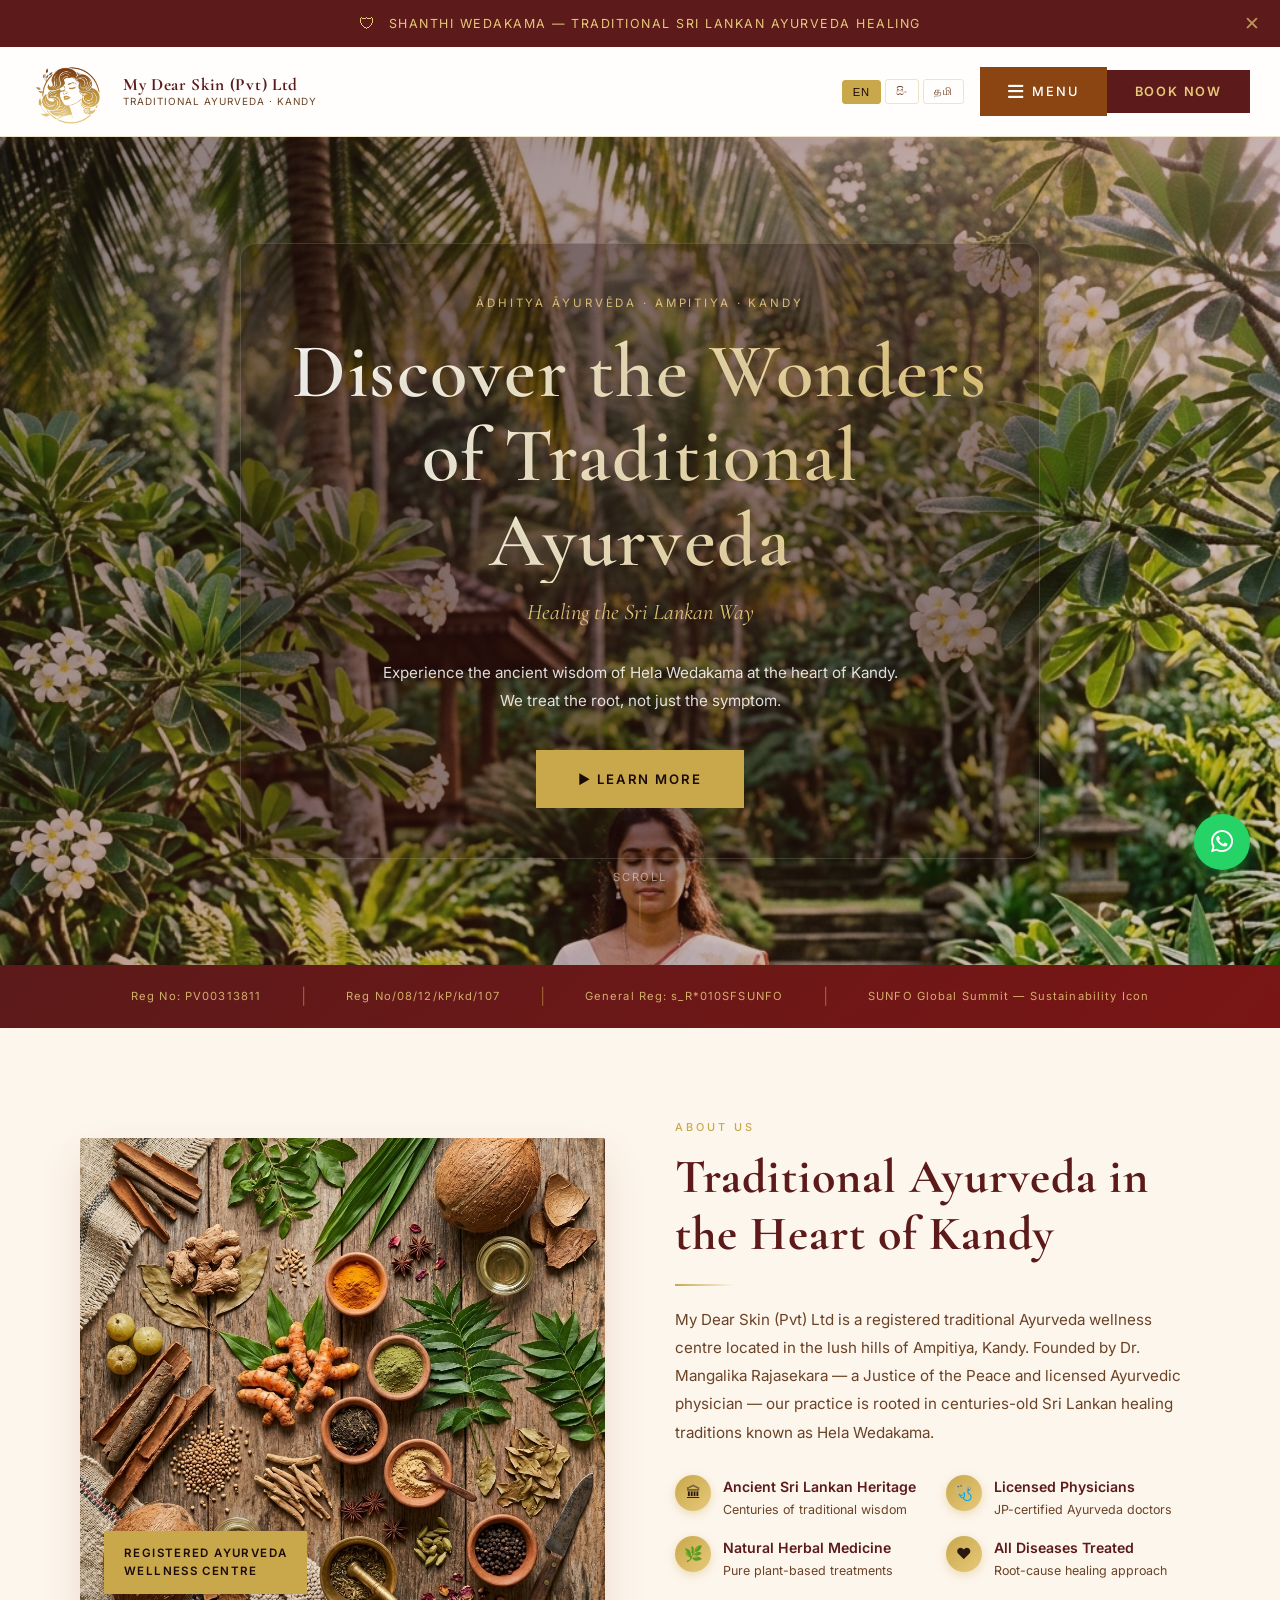
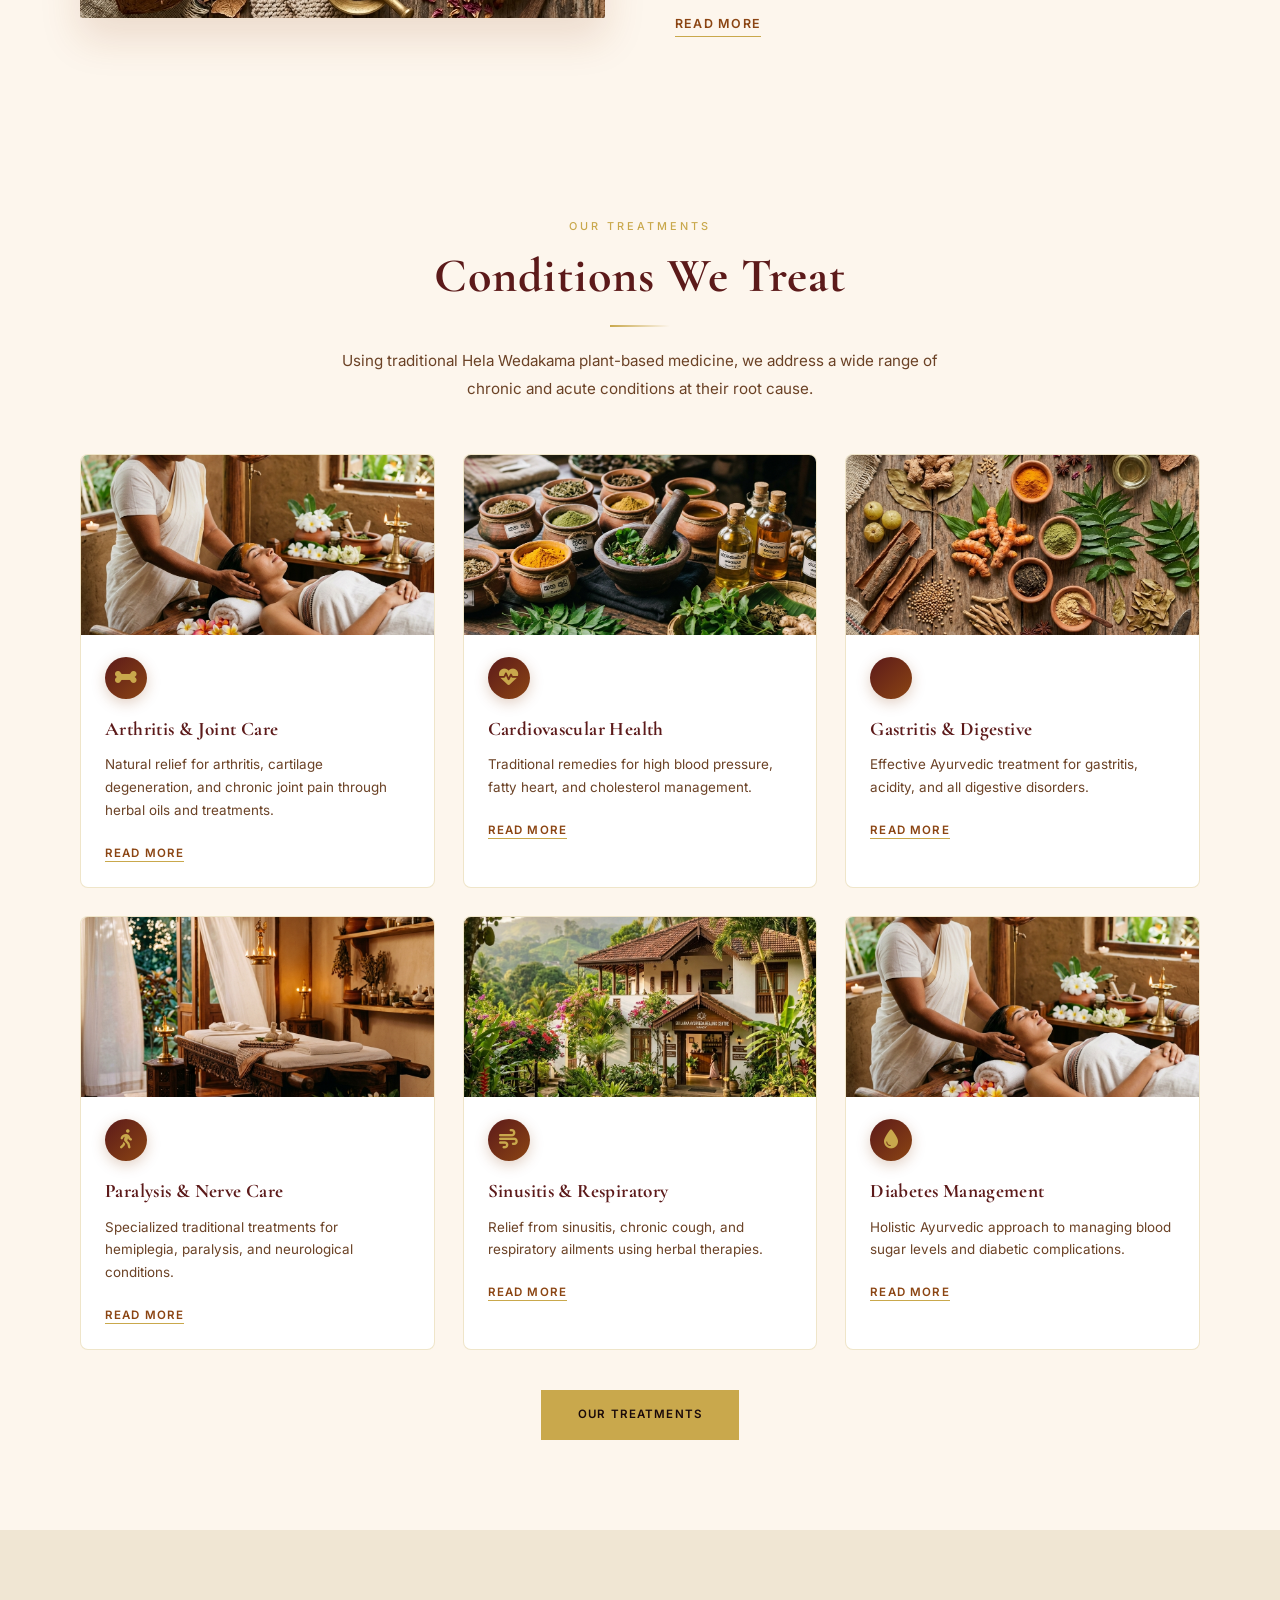
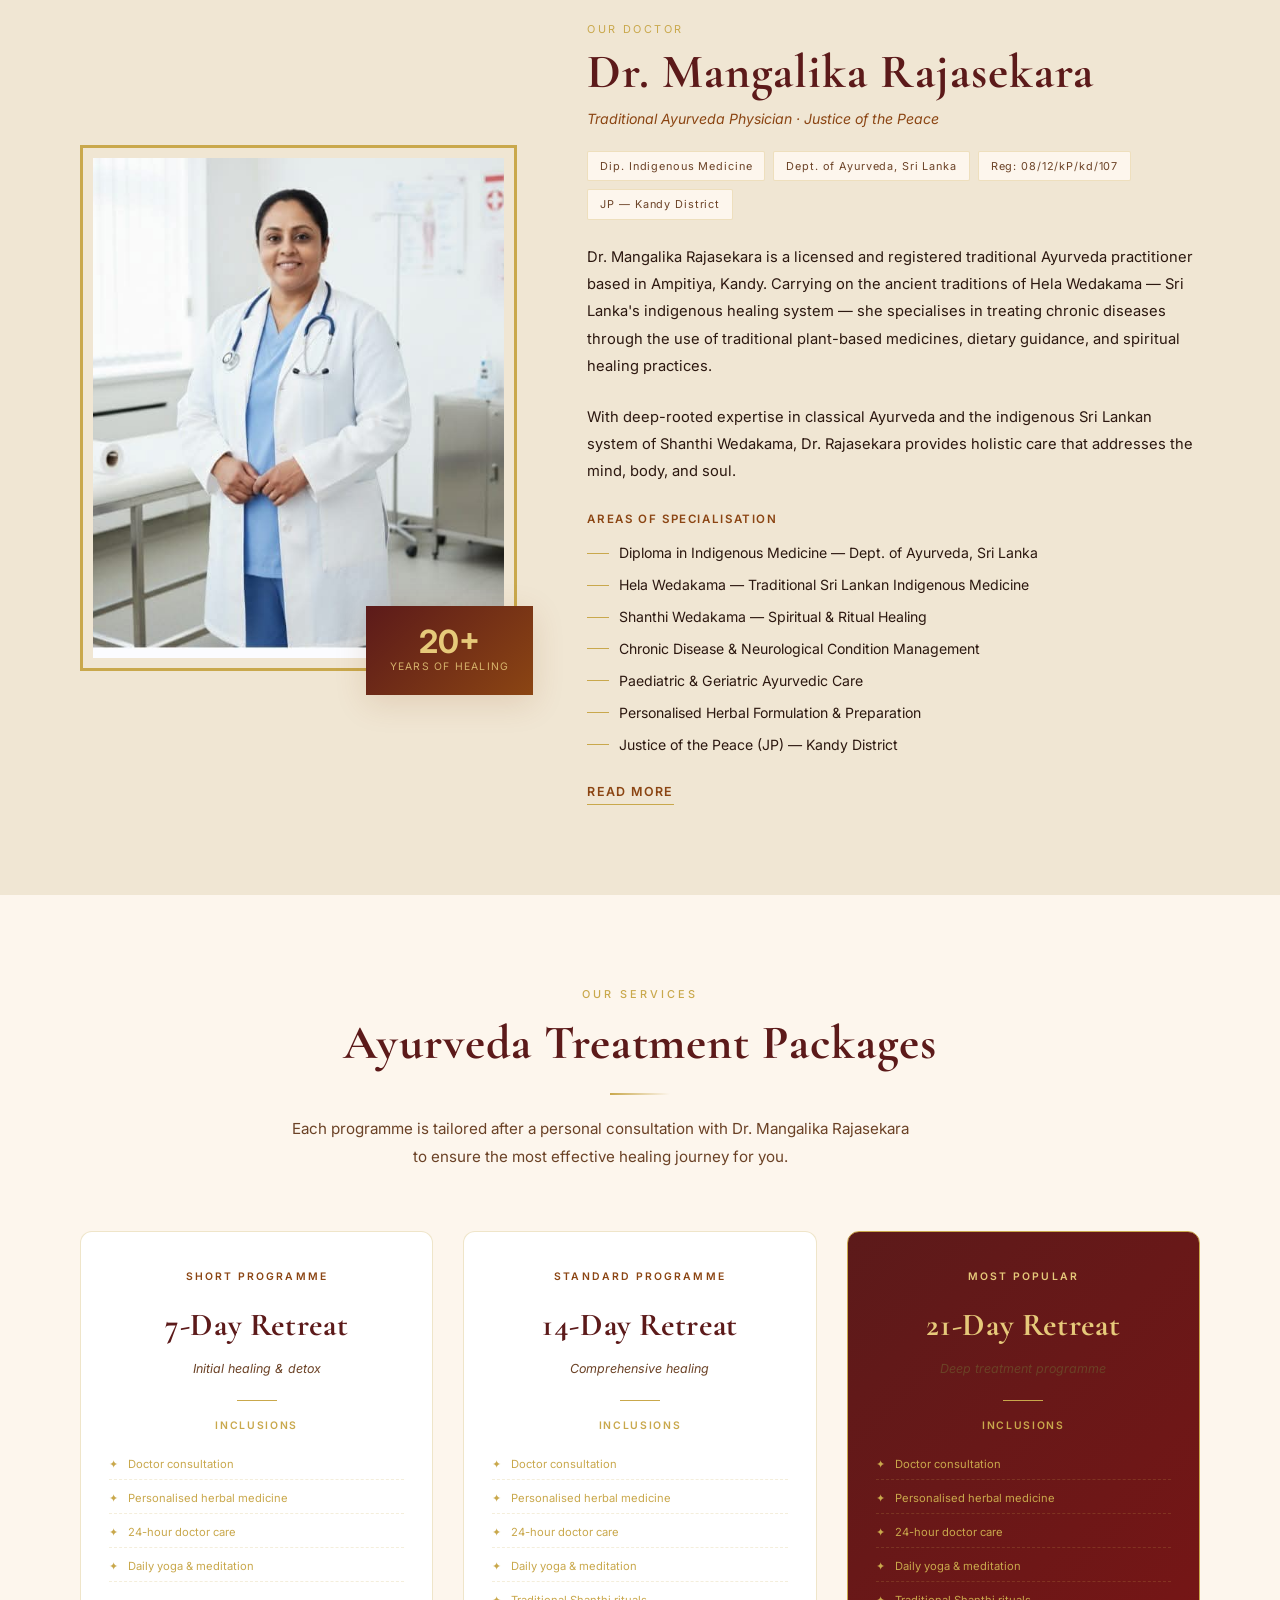
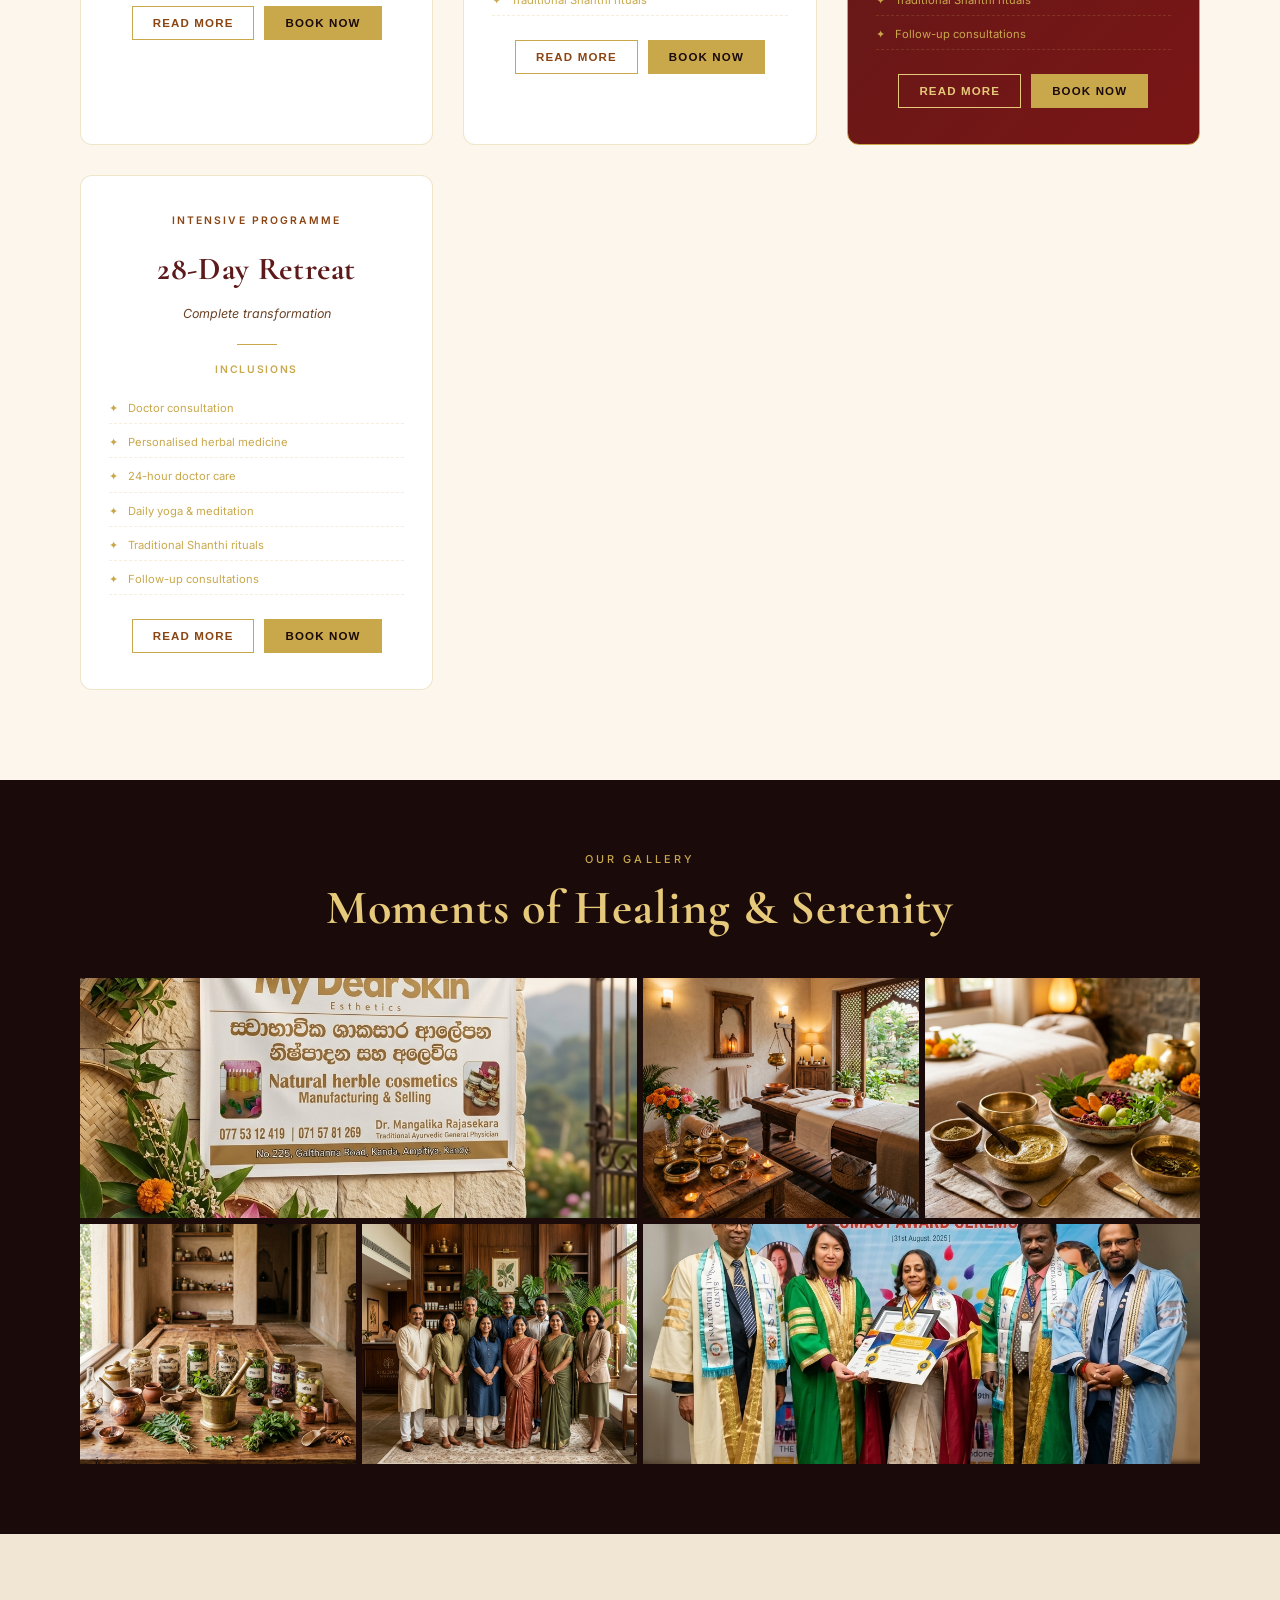
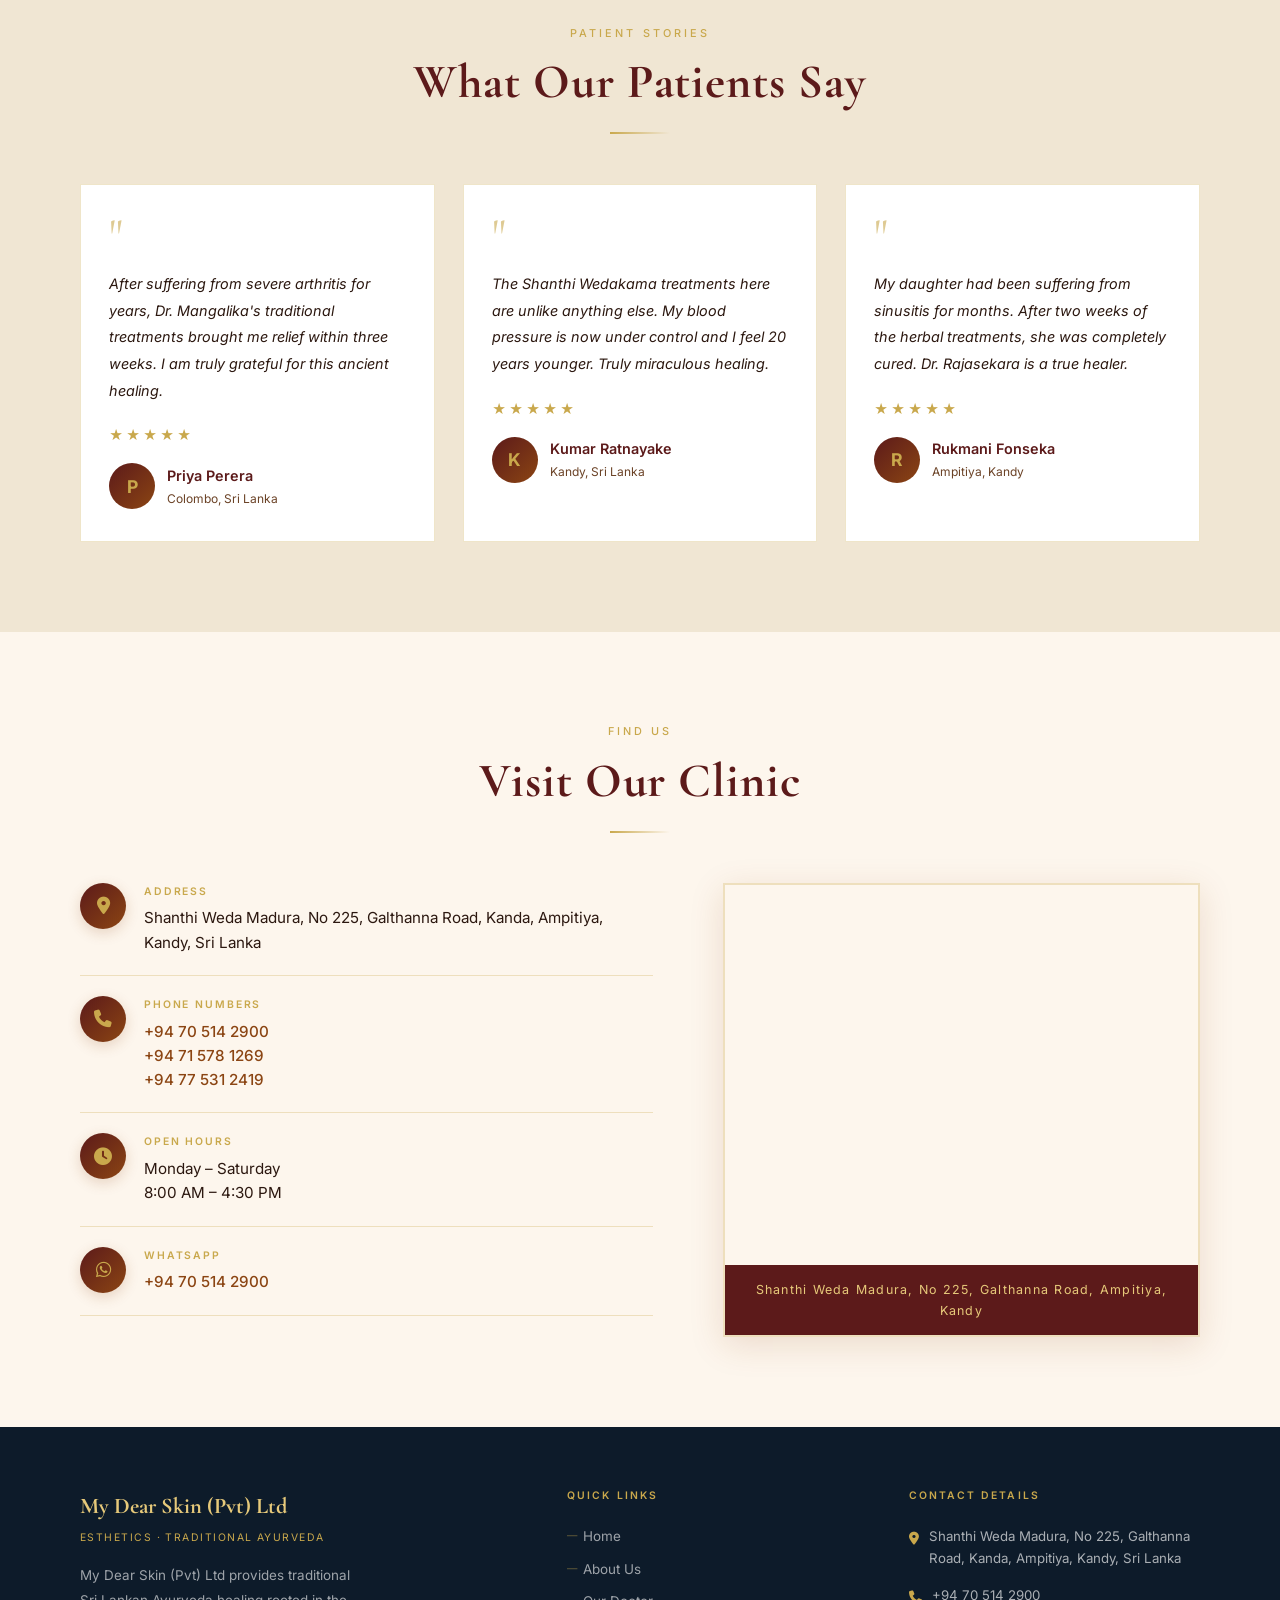
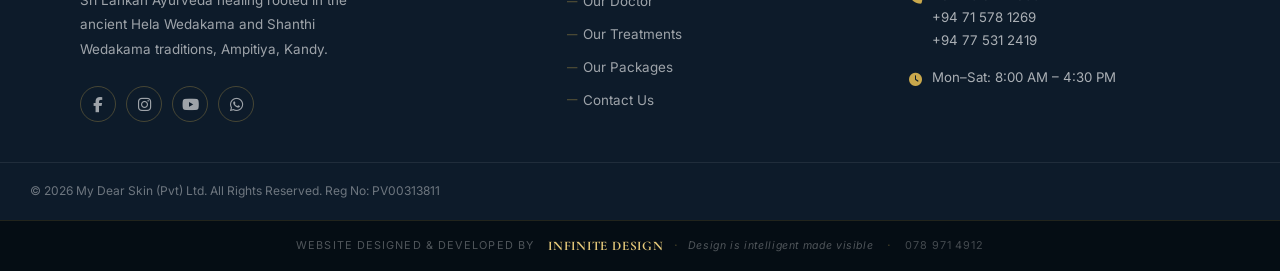
==== index.html @ 386dec4a "y" ====
<!DOCTYPE html>
<html lang="en">
<head>
  <meta charset="UTF-8">
  <meta name="viewport" content="width=device-width, initial-scale=1.0, viewport-fit=cover">
  <title>My Dear Skin (Pvt) Ltd — Traditional Ayurveda | Ampitiya, Kandy</title>
  <meta name="description" content="My Dear Skin (Pvt) Ltd — Traditional Ayurveda and Hela Wedakama healing centre in Ampitiya, Kandy, Sri Lanka. Dr. Mangalika Rajasekara — registered Ayurvedic physician.">
  <meta name="keywords" content="Ayurveda Kandy, Hela Wedakama, Shanthi Wedakama, Traditional Medicine Sri Lanka, Dr Mangalika Rajasekara, Ampitiya Ayurveda">
  <meta property="og:title" content="My Dear Skin (Pvt) Ltd — Traditional Ayurveda Kandy">
  <meta property="og:description" content="Experience centuries-old Sri Lankan Ayurveda healing in Ampitiya, Kandy.">
  <meta property="og:type" content="website">
  <link rel="icon" type="image/png" href="images/ayurveda_herbs_enhanced.png">
  <link rel="preconnect" href="https://fonts.googleapis.com">
  <link rel="preconnect" href="https://fonts.gstatic.com" crossorigin>
  <link rel="stylesheet" href="https://cdnjs.cloudflare.com/ajax/libs/font-awesome/6.5.0/css/all.min.css">
  <link rel="stylesheet" href="css/style.css">
</head>
<body>

<!-- ══════════════════════════════════════════
     ANNOUNCEMENT BANNER
════════════════════════════════════════════ -->
<div id="announcement-banner">
  <span class="banner-icon">🛡</span>
  <span data-i18n="banner-text">Shanthi Wedakama — Traditional Sri Lankan Ayurveda Healing</span>
  <button id="close-banner" aria-label="Close">✕</button>
</div>

<!-- ══════════════════════════════════════════
     HEADER
════════════════════════════════════════════ -->
<header id="site-header">
  <a href="index.html" class="logo-wrap">
    <img src="images/logo.png" alt="My Dear Skin Logo" class="main-logo" style="height: 65px; width: auto;">
    <div class="logo-text-wrap">
      <div class="logo-name">My Dear Skin (Pvt) Ltd</div>
      <div class="logo-sub">Traditional Ayurveda · Kandy</div>
    </div>
  </a>

  <div class="header-right">
    <div class="lang-switcher">
      <button class="lang-btn active" data-lang="en">EN</button>
      <button class="lang-btn" data-lang="si">සිං</button>
      <button class="lang-btn" data-lang="ta">தமி</button>
    </div>
    <button id="menu-btn">
      <span class="menu-bars"><i class="fa-solid fa-bars"></i></span>
      <span data-i18n="menu-label">Menu</span>
    </button>
    <button id="book-btn" data-i18n="book-now">Book Now</button>
  </div>
</header>

<!-- ══════════════════════════════════════════
     SLIDE-OUT NAVIGATION
════════════════════════════════════════════ -->
<div id="nav-overlay">
  <div id="nav-backdrop"></div>
  <nav id="nav-panel">
    <div class="nav-header">
      <span class="nav-logo-text">My Dear Skin (Pvt) Ltd</span>
      <button id="close-nav" aria-label="Close navigation">✕</button>
    </div>
    <div class="nav-search">
      <input type="text" data-i18n-placeholder="search-placeholder" placeholder="Type to search...">
    </div>
    <ul class="nav-links">
      <li><a href="index.html"      class="active" data-i18n="nav-home">Home</a></li>
      <li><a href="about.html"      data-i18n="nav-about">About Us</a></li>
      <li><a href="doctor.html"     data-i18n="nav-doctor">Our Doctor</a></li>
      <li><a href="treatments.html" data-i18n="nav-treatments">Our Treatments</a></li>
      <li><a href="index.html#packages"     data-i18n="nav-packages">Our Packages</a></li>
      <li><a href="index.html#gallery"      data-i18n="nav-gallery">Gallery</a></li>
      <li><a href="index.html#testimonials" data-i18n="nav-testimonials">Testimonials</a></li>
      <li><a href="contact.html"    data-i18n="nav-contact">Contact Us</a></li>
    </ul>
  </nav>
</div>

<!-- ══════════════════════════════════════════
     HERO
════════════════════════════════════════════ -->
<section id="hero">
  <div class="hero-bg"></div>
  <div class="hero-overlay"></div>
  <div class="hero-content">
    <div class="hero-glass-panel">
      <p class="hero-eyebrow" data-i18n="hero-eyebrow">Ādhitya Āyurvēda · Ampitiya · Kandy</p>
      <h1 class="hero-title" data-i18n="hero-title">Discover the Wonders of Traditional Ayurveda</h1>
      <p class="hero-subtitle" data-i18n="hero-subtitle">Healing the Sri Lankan Way</p>
      <p class="hero-desc" data-i18n="hero-desc">Experience the ancient wisdom of Hela Wedakama at the heart of Kandy. We treat the root, not just the symptom.</p>
      <a href="#about" class="hero-cta" data-i18n="hero-cta">▶ Learn More</a>
    </div>
  </div>
  <div class="hero-scroll">
    <span data-i18n="scroll-text">Scroll</span>
    <div class="hero-scroll-line"></div>
  </div>
</section>

<!-- ══════════════════════════════════════════
     CREDENTIALS STRIP
════════════════════════════════════════════ -->
<div id="credentials-strip">
  <div class="creds-inner">
    <span class="cred-item" data-i18n="cred-reg">Reg No: PV00313811</span>
    <span class="cred-sep">|</span>
    <span class="cred-item" data-i18n="cred-loc">Reg No/08/12/kP/kd/107</span>
    <span class="cred-sep">|</span>
    <span class="cred-item" data-i18n="cred-gen">General Reg: s_R*010SFSUNFO</span>
    <span class="cred-sep">|</span>
    <span class="cred-item" data-i18n="cred-sunfo">SUNFO Global Summit — Sustainability Icon</span>
  </div>
</div>

<!-- ══════════════════════════════════════════
     ABOUT SECTION
════════════════════════════════════════════ -->
<section id="about" class="section">
  <div class="container">
    <div class="about-grid">
      <div class="about-img-wrap reveal">
        <img src="images/ayurveda_herbs_enhanced.png" alt="Traditional Sri Lankan Ayurveda herbs and ingredients">
        <div class="about-img-badge" data-i18n="about-badge">Registered Ayurveda<br>Wellness Centre</div>
      </div>
      <div class="about-text">
        <p class="section-eyebrow" data-i18n="about-eyebrow">About Us</p>
        <h2 class="section-title" data-i18n="about-title">Traditional Hela Wedakama in the Heart of Kandy</h2>
        <div class="divider left"></div>
        <p class="section-desc" data-i18n="about-desc">My Dear Skin (Pvt) Ltd is a government-registered traditional Ayurveda and Hela Wedakama wellness centre nestled in the serene hills of Ampitiya, Kandy. Founded and led by Dr. Mangalika Rajasekara, we practise the ancient Sri Lankan healing system of <strong>Hela Wedakama</strong> — an indigenous tradition that has cured patients across Sri Lanka for generations. We treat the root cause, not just the symptoms, using 100% natural plant-based herbal medicines prepared on-site.</p>

        <div class="about-highlights">
          <div class="highlight-item reveal reveal-delay-1">
            <div class="highlight-icon">🏛</div>
            <div>
              <div class="highlight-title" data-i18n="hl1-title">Hela Wedakama Heritage</div>
              <div class="highlight-sub" data-i18n="hl1-sub">Sri Lanka's oldest indigenous medicine system</div>
            </div>
          </div>
          <div class="highlight-item reveal reveal-delay-2">
            <div class="highlight-icon">🩺</div>
            <div>
              <div class="highlight-title" data-i18n="hl2-title">Registered Medical Practitioner</div>
              <div class="highlight-sub" data-i18n="hl2-sub">Dept. of Ayurveda — Sri Lanka</div>
            </div>
          </div>
          <div class="highlight-item reveal reveal-delay-3">
            <div class="highlight-icon">🌿</div>
            <div>
              <div class="highlight-title" data-i18n="hl3-title">100% Natural Herbal Medicine</div>
              <div class="highlight-sub" data-i18n="hl3-sub">Prepared fresh using Sri Lankan flora</div>
            </div>
          </div>
          <div class="highlight-item reveal reveal-delay-4">
            <div class="highlight-icon">❤️</div>
            <div>
              <div class="highlight-title" data-i18n="hl4-title">Chronic &amp; Acute Disease Care</div>
              <div class="highlight-sub" data-i18n="hl4-sub">Root-cause holistic healing</div>
            </div>
          </div>
        </div>

        <a href="about.html" class="read-more-link" data-i18n="read-more">Read More <i class="fa-solid fa-arrow-right"></i></a>
      </div>
    </div>
  </div>
</section>

<!-- ══════════════════════════════════════════
     TREATMENTS SECTION
════════════════════════════════════════════ -->
<section id="treatments" class="section section-alt">
  <div class="container">
    <div class="text-center reveal">
      <p class="section-eyebrow" data-i18n="treat-eyebrow">Our Treatments</p>
      <h2 class="section-title" data-i18n="treat-title">Conditions We Treat</h2>
      <div class="divider"></div>
      <p class="section-desc" style="margin:0 auto" data-i18n="treat-desc">Using traditional Hela Wedakama plant-based medicine, we address a wide range of chronic and acute conditions.</p>
    </div>

    <div class="treatments-grid">
      <!-- Card 1 -->
      <div class="treatment-card reveal reveal-delay-1">
        <div class="tc-img"><img src="images/treatment_therapy.png" alt="Arthritis treatment"></div>
        <div class="tc-body">
          <div class="tc-icon"><i class="fa-solid fa-bone"></i></div>
          <h3 class="tc-name" data-i18n="t1-name">Arthritis &amp; Joint Care</h3>
          <p class="tc-desc" data-i18n="t1-desc">Natural relief for arthritis, cartilage degeneration, and chronic joint pain.</p>
          <a href="treatments.html" class="tc-link" data-i18n="read-more">Read More</a>
        </div>
      </div>
      <!-- Card 2 -->
      <div class="treatment-card reveal reveal-delay-2">
        <div class="tc-img"><img src="images/herbal_medicine.png" alt="Cardiovascular treatment"></div>
        <div class="tc-body">
          <div class="tc-icon"><i class="fa-solid fa-heart-pulse"></i></div>
          <h3 class="tc-name" data-i18n="t2-name">Cardiovascular Health</h3>
          <p class="tc-desc" data-i18n="t2-desc">Traditional remedies for high blood pressure, fatty heart, and cholesterol.</p>
          <a href="treatments.html" class="tc-link" data-i18n="read-more">Read More</a>
        </div>
      </div>
      <!-- Card 3 -->
      <div class="treatment-card reveal reveal-delay-3">
        <div class="tc-img"><img src="images/ayurveda_herbs_enhanced.png" alt="Gastritis treatment"></div>
        <div class="tc-body">
          <div class="tc-icon"><i class="fa-solid fa-stomach"></i></div>
          <h3 class="tc-name" data-i18n="t3-name">Gastritis &amp; Digestive</h3>
          <p class="tc-desc" data-i18n="t3-desc">Effective Ayurvedic treatment for gastritis, acidity, and digestive disorders.</p>
          <a href="treatments.html" class="tc-link" data-i18n="read-more">Read More</a>
        </div>
      </div>
      <!-- Card 4 -->
      <div class="treatment-card reveal reveal-delay-1">
        <div class="tc-img"><img src="images/treatment_room.png" alt="Paralysis treatment"></div>
        <div class="tc-body">
          <div class="tc-icon"><i class="fa-solid fa-person-walking"></i></div>
          <h3 class="tc-name" data-i18n="t4-name">Paralysis &amp; Nerve Care</h3>
          <p class="tc-desc" data-i18n="t4-desc">Specialized traditional treatments for hemiplegia and neurological conditions.</p>
          <a href="treatments.html" class="tc-link" data-i18n="read-more">Read More</a>
        </div>
      </div>
      <!-- Card 5 -->
      <div class="treatment-card reveal reveal-delay-2">
        <div class="tc-img"><img src="images/clinic_kandy_enhanced.png" alt="Sinusitis treatment"></div>
        <div class="tc-body">
          <div class="tc-icon"><i class="fa-solid fa-wind"></i></div>
          <h3 class="tc-name" data-i18n="t5-name">Sinusitis &amp; Respiratory</h3>
          <p class="tc-desc" data-i18n="t5-desc">Relief from sinusitis, chronic cough, and respiratory ailments.</p>
          <a href="treatments.html" class="tc-link" data-i18n="read-more">Read More</a>
        </div>
      </div>
      <!-- Card 6 -->
      <div class="treatment-card reveal reveal-delay-3">
        <div class="tc-img"><img src="images/treatment_therapy.png" alt="Diabetes management"></div>
        <div class="tc-body">
          <div class="tc-icon"><i class="fa-solid fa-droplet"></i></div>
          <h3 class="tc-name" data-i18n="t7-name">Diabetes Management</h3>
          <p class="tc-desc" data-i18n="t7-desc">Holistic Ayurvedic approach to managing blood sugar levels.</p>
          <a href="treatments.html" class="tc-link" data-i18n="read-more">Read More</a>
        </div>
      </div>
    </div>
    <div style="text-align:center;margin-top:40px;">
      <a href="treatments.html" class="btn-solid" style="display:inline-block;padding:14px 36px;" data-i18n="nav-treatments">View All Treatments</a>
    </div>
  </div>
</section>

<!-- ══════════════════════════════════════════
     DOCTOR SECTION
════════════════════════════════════════════ -->
<section id="doctor" class="section">
  <div class="container">
    <div class="doctor-grid">
      <div class="doctor-img-wrap reveal">
        <div class="doctor-img-frame">
          <img src="images/dr_profile_real.jpg" alt="Dr. Mangalika Rajasekara — Traditional Ayurveda Physician">
        </div>
        <div class="doctor-badge">
          <div class="doctor-badge-num" data-i18n="doc-years-num">20+</div>
          <div class="doctor-badge-text" data-i18n="doc-years-text">Years of Healing</div>
        </div>
      </div>
      <div class="doctor-info reveal reveal-delay-2">
        <p class="doctor-title" data-i18n="doc-eyebrow">Our Doctor</p>
        <h2 class="doctor-name" data-i18n="doc-title">Dr. Mangalika Rajasekara</h2>
        <p class="doctor-specialty" data-i18n="doc-specialty">Hela Wedakama &amp; Shanthi Wedakama Practitioner</p>
        <div class="doctor-reg">
          <span class="reg-badge">Dip. Indigenous Medicine</span>
          <span class="reg-badge">Dept. of Ayurveda, Sri Lanka</span>
          <span class="reg-badge">Reg: 08/12/kP/kd/107</span>
          <span class="reg-badge">JP — Kandy District</span>
        </div>
        <p class="doctor-bio" data-i18n="doc-bio">Dr. Mangalika Rajasekara is a licensed and registered traditional Hela Wedakama and Shanthi Wedakama physician practising in Ampitiya, Kandy, Sri Lanka. With over 20 years of dedicated healing experience, she holds a Diploma in Indigenous Medicine awarded by the <strong>Department of Ayurveda, Sri Lanka</strong>, and is officially registered under the <strong>Ayurveda Act</strong>. She is also a Justice of the Peace (JP) for the Kandy District.</p>
        <p class="doctor-bio" data-i18n="doc-bio2" style="margin-top:12px;">Trained in the ancient Hela Wedakama tradition — Sri Lanka's own indigenous healing system — Dr. Rajasekara prepares all herbal medicines personally on the clinic premises using locally sourced Sri Lankan medicinal plants. She has successfully treated thousands of patients with chronic conditions including arthritis, diabetes, cardiovascular disease, sinusitis, and neurological disorders.</p>
        <div class="doctor-specialties">
          <p class="ds-title" data-i18n="doc-spec-label">Qualifications &amp; Specialisations</p>
          <ul class="ds-list">
            <li>Diploma in Indigenous Medicine — Dept. of Ayurveda, Sri Lanka</li>
            <li>Hela Wedakama — Traditional Sri Lankan Indigenous Medicine</li>
            <li>Shanthi Wedakama — Spiritual &amp; Ritual Healing</li>
            <li>Chronic Disease &amp; Neurological Condition Management</li>
            <li>Paediatric &amp; Geriatric Ayurvedic Care</li>
            <li>Personalised Herbal Formulation &amp; Preparation</li>
            <li>Justice of the Peace (JP) — Kandy District</li>
          </ul>
        </div>
        <a href="doctor.html" class="read-more-link" style="margin-top:24px;display:inline-flex;" data-i18n="read-more">Read More <i class="fa-solid fa-arrow-right"></i></a>
      </div>
    </div>
  </div>
</section>

<!-- ══════════════════════════════════════════
     PACKAGES SECTION
════════════════════════════════════════════ -->
<section id="packages" class="section section-alt">
  <div class="container">
    <div class="packages-intro reveal">
      <p class="section-eyebrow" data-i18n="pkg-eyebrow">Our Services</p>
      <h2 class="section-title" data-i18n="pkg-title">Ayurveda Treatment Packages</h2>
      <div class="divider"></div>
      <p class="section-desc" data-i18n="pkg-desc">Each programme is tailored after a personal consultation with Dr. Mangalika Rajasekara.</p>
    </div>

    <div class="packages-grid">
      <!-- 7 Day -->
      <div class="pkg-card reveal reveal-delay-1">
        <p class="pkg-label" data-i18n="pkg1-label">Short Programme</p>
        <h3 class="pkg-title" data-i18n="pkg1-title">7-Day Retreat</h3>
        <p class="pkg-subtitle" data-i18n="pkg1-sub">Initial healing &amp; detox</p>
        <div class="pkg-divider"></div>
        <p class="pkg-inc-title" data-i18n="inc-label">INCLUSIONS</p>
        <ul class="pkg-inc">
          <li><span>✦</span> <span data-i18n="inc1">Doctor consultation</span></li>
          <li><span>✦</span> <span data-i18n="inc2">Personalised herbal medicine</span></li>
          <li><span>✦</span> <span data-i18n="inc3">24-hour doctor care</span></li>
          <li><span>✦</span> <span data-i18n="inc4">Daily yoga &amp; meditation</span></li>
        </ul>
        <div class="pkg-btns">
          <button class="btn-outline" data-i18n="read-more" onclick="window.location.href='contact.html'">Read More</button>
          <button class="btn-solid" data-i18n="book-now" onclick="window.location.href='contact.html'">Book Now</button>
        </div>
      </div>

      <!-- 14 Day -->
      <div class="pkg-card reveal reveal-delay-2">
        <p class="pkg-label" data-i18n="pkg2-label">Standard Programme</p>
        <h3 class="pkg-title" data-i18n="pkg2-title">14-Day Retreat</h3>
        <p class="pkg-subtitle" data-i18n="pkg2-sub">Comprehensive healing</p>
        <div class="pkg-divider"></div>
        <p class="pkg-inc-title" data-i18n="inc-label">INCLUSIONS</p>
        <ul class="pkg-inc">
          <li><span>✦</span> <span data-i18n="inc1">Doctor consultation</span></li>
          <li><span>✦</span> <span data-i18n="inc2">Personalised herbal medicine</span></li>
          <li><span>✦</span> <span data-i18n="inc3">24-hour doctor care</span></li>
          <li><span>✦</span> <span data-i18n="inc4">Daily yoga &amp; meditation</span></li>
          <li><span>✦</span> <span data-i18n="inc5">Traditional Shanthi rituals</span></li>
        </ul>
        <div class="pkg-btns">
          <button class="btn-outline" data-i18n="read-more" onclick="window.location.href='contact.html'">Read More</button>
          <button class="btn-solid" data-i18n="book-now" onclick="window.location.href='contact.html'">Book Now</button>
        </div>
      </div>

      <!-- 21 Day — Featured -->
      <div class="pkg-card featured reveal reveal-delay-3">
        <p class="pkg-label" data-i18n="pkg3-label">Most Popular</p>
        <h3 class="pkg-title" data-i18n="pkg3-title">21-Day Retreat</h3>
        <p class="pkg-subtitle" data-i18n="pkg3-sub">Deep treatment programme</p>
        <div class="pkg-divider"></div>
        <p class="pkg-inc-title" data-i18n="inc-label">INCLUSIONS</p>
        <ul class="pkg-inc">
          <li><span>✦</span> <span data-i18n="inc1">Doctor consultation</span></li>
          <li><span>✦</span> <span data-i18n="inc2">Personalised herbal medicine</span></li>
          <li><span>✦</span> <span data-i18n="inc3">24-hour doctor care</span></li>
          <li><span>✦</span> <span data-i18n="inc4">Daily yoga &amp; meditation</span></li>
          <li><span>✦</span> <span data-i18n="inc5">Traditional Shanthi rituals</span></li>
          <li><span>✦</span> <span data-i18n="inc6">Follow-up consultations</span></li>
        </ul>
        <div class="pkg-btns">
          <button class="btn-outline" data-i18n="read-more" onclick="window.location.href='contact.html'">Read More</button>
          <button class="btn-solid" data-i18n="book-now" onclick="window.location.href='contact.html'">Book Now</button>
        </div>
      </div>

      <!-- 28 Day -->
      <div class="pkg-card reveal reveal-delay-4">
        <p class="pkg-label" data-i18n="pkg4-label">Intensive Programme</p>
        <h3 class="pkg-title" data-i18n="pkg4-title">28-Day Retreat</h3>
        <p class="pkg-subtitle" data-i18n="pkg4-sub">Complete transformation</p>
        <div class="pkg-divider"></div>
        <p class="pkg-inc-title" data-i18n="inc-label">INCLUSIONS</p>
        <ul class="pkg-inc">
          <li><span>✦</span> <span data-i18n="inc1">Doctor consultation</span></li>
          <li><span>✦</span> <span data-i18n="inc2">Personalised herbal medicine</span></li>
          <li><span>✦</span> <span data-i18n="inc3">24-hour doctor care</span></li>
          <li><span>✦</span> <span data-i18n="inc4">Daily yoga &amp; meditation</span></li>
          <li><span>✦</span> <span data-i18n="inc5">Traditional Shanthi rituals</span></li>
          <li><span>✦</span> <span data-i18n="inc6">Follow-up consultations</span></li>
        </ul>
        <div class="pkg-btns">
          <button class="btn-outline" data-i18n="read-more" onclick="window.location.href='contact.html'">Read More</button>
          <button class="btn-solid" data-i18n="book-now" onclick="window.location.href='contact.html'">Book Now</button>
        </div>
      </div>
    </div>
  </div>
</section>

<!-- ══════════════════════════════════════════
     GALLERY
════════════════════════════════════════════ -->
<section id="gallery" class="section">
  <div class="container">
    <div class="text-center reveal">
      <p class="section-eyebrow" data-i18n="gal-eyebrow">Our Gallery</p>
      <h2 class="section-title" data-i18n="gal-title">Moments of Healing &amp; Serenity</h2>
    </div>
    <div class="gallery-grid">
      <div class="gal-item span2 reveal">
        <img src="images/clinic_signboard_enhanced.png" alt="My Dear Skin clinic signboard — Ampitiya, Kandy">
        <div class="gal-overlay"><span class="gal-overlay-icon"><i class="fa-solid fa-expand"></i></span></div>
      </div>
      <div class="gal-item reveal reveal-delay-1">
        <img src="images/gallery_treatment1.png" alt="Dr. Mangalika treating a patient">
        <div class="gal-overlay"><span class="gal-overlay-icon"><i class="fa-solid fa-expand"></i></span></div>
      </div>
      <div class="gal-item reveal reveal-delay-2">
        <img src="images/gallery_treatment2.png" alt="Community health camp treatment">
        <div class="gal-overlay"><span class="gal-overlay-icon"><i class="fa-solid fa-expand"></i></span></div>
      </div>
      <div class="gal-item reveal reveal-delay-1">
        <img src="images/gallery_treatment3.png" alt="Dr. Mangalika and the team at work">
        <div class="gal-overlay"><span class="gal-overlay-icon"><i class="fa-solid fa-expand"></i></span></div>
      </div>
      <div class="gal-item reveal reveal-delay-2">
        <img src="images/team_photo.png" alt="My Dear Skin medical team">
        <div class="gal-overlay"><span class="gal-overlay-icon"><i class="fa-solid fa-expand"></i></span></div>
      </div>
      <div class="gal-item span2 reveal reveal-delay-3">
        <img src="images/award_sunfo_enhanced.png" alt="SUNFO Global Summit award ceremony">
        <div class="gal-overlay"><span class="gal-overlay-icon"><i class="fa-solid fa-expand"></i></span></div>
      </div>
    </div>
  </div>
</section>

<!-- ══════════════════════════════════════════
     TESTIMONIALS
════════════════════════════════════════════ -->
<section id="testimonials" class="section section-alt">
  <div class="container">
    <div class="text-center reveal">
      <p class="section-eyebrow" data-i18n="test-eyebrow">Patient Stories</p>
      <h2 class="section-title" data-i18n="test-title">What Our Patients Say</h2>
      <div class="divider"></div>
    </div>
    <div class="test-grid">
      <div class="test-card reveal reveal-delay-1">
        <div class="test-quote">"</div>
        <p class="test-text" data-i18n="test1-text">After suffering from severe arthritis for years, Dr. Mangalika's traditional treatments brought me relief within three weeks. Truly grateful for this ancient healing.</p>
        <div class="test-stars">★★★★★</div>
        <div class="test-footer">
          <div class="test-avatar">P</div>
          <div>
            <div class="test-name" data-i18n="test1-name">Priya Perera</div>
            <div class="test-loc" data-i18n="test1-loc">Colombo, Sri Lanka</div>
          </div>
        </div>
      </div>
      <div class="test-card reveal reveal-delay-2">
        <div class="test-quote">"</div>
        <p class="test-text" data-i18n="test2-text">The Shanthi Wedakama treatments here are unlike anything else. My blood pressure is now under control and I feel 20 years younger. Truly miraculous.</p>
        <div class="test-stars">★★★★★</div>
        <div class="test-footer">
          <div class="test-avatar">K</div>
          <div>
            <div class="test-name" data-i18n="test2-name">Kumar Ratnayake</div>
            <div class="test-loc" data-i18n="test2-loc">Kandy, Sri Lanka</div>
          </div>
        </div>
      </div>
      <div class="test-card reveal reveal-delay-3">
        <div class="test-quote">"</div>
        <p class="test-text" data-i18n="test3-text">My daughter had been suffering from sinusitis for months. After two weeks of herbal treatments, she was completely cured. Dr. Rajasekara is a true healer.</p>
        <div class="test-stars">★★★★★</div>
        <div class="test-footer">
          <div class="test-avatar">R</div>
          <div>
            <div class="test-name" data-i18n="test3-name">Rukmani Fonseka</div>
            <div class="test-loc" data-i18n="test3-loc">Ampitiya, Kandy</div>
          </div>
        </div>
      </div>
    </div>
  </div>
</section>

<!-- ══════════════════════════════════════════
     CONTACT SECTION
════════════════════════════════════════════ -->
<section id="contact" class="section">
  <div class="container">
    <div class="text-center reveal" style="margin-bottom:50px;">
      <p class="section-eyebrow" data-i18n="contact-eyebrow">Find Us</p>
      <h2 class="section-title" data-i18n="contact-title">Visit Our Clinic</h2>
      <div class="divider"></div>
    </div>
    <div class="contact-grid">
      <div class="contact-info">
        <div class="contact-item reveal">
          <div class="ci-icon"><i class="fa-solid fa-location-dot"></i></div>
          <div>
            <p class="ci-label" data-i18n="ci1-label">Address</p>
            <p class="ci-value" data-i18n="ci1-value">Shanthi Weda Madura, No 225, Galthanna Road, Kanda, Ampitiya, Kandy, Sri Lanka</p>
          </div>
        </div>
        <div class="contact-item reveal reveal-delay-1">
          <div class="ci-icon"><i class="fa-solid fa-phone"></i></div>
          <div>
            <p class="ci-label" data-i18n="ci2-label">Phone Numbers</p>
            <p class="ci-value">
              <a href="tel:+94705142900">+94 70 514 2900</a><br>
              <a href="tel:+94715781269">+94 71 578 1269</a><br>
              <a href="tel:+94775312419">+94 77 531 2419</a>
            </p>
          </div>
        </div>
        <div class="contact-item reveal reveal-delay-2">
          <div class="ci-icon"><i class="fa-solid fa-clock"></i></div>
          <div>
            <p class="ci-label" data-i18n="ci3-label">Open Hours</p>
            <p class="ci-value" data-i18n="ci3-value">Monday – Saturday<br>8:00 AM – 4:30 PM</p>
          </div>
        </div>
        <div class="contact-item reveal reveal-delay-3">
          <div class="ci-icon"><i class="fa-brands fa-whatsapp"></i></div>
          <div>
            <p class="ci-label">WhatsApp</p>
            <p class="ci-value"><a href="https://wa.me/94705142900" target="_blank">+94 70 514 2900</a></p>
          </div>
        </div>
      </div>
      <div class="map-wrap reveal reveal-delay-2">
        <iframe
          src="https://www.google.com/maps/embed?pb=!1m18!1m12!1m3!1d3956.5!2d80.6380!3d7.2800!2m3!1f0!2f0!3f0!3m2!1i1024!2i768!4f13.1!3m3!1m2!1s0x0%3A0x0!2zN8KwMTYnNDguMCJOIDgwwrAzOCcxNi44IkU!5e0!3m2!1sen!2slk!4v1714000000000"
          allowfullscreen loading="lazy"
          title="My Dear Skin Clinic Location"></iframe>
        <div class="map-label" data-i18n="map-label">Shanthi Weda Madura, No 225, Galthanna Road, Ampitiya, Kandy</div>
      </div>
    </div>
  </div>
</section>

<!-- ══════════════════════════════════════════
     FOOTER
════════════════════════════════════════════ -->
<footer id="site-footer">
  <div class="footer-top">
    <div class="footer-brand">
      <div class="footer-logo-name">My Dear Skin (Pvt) Ltd</div>
      <div class="footer-logo-sub">esthetics · Traditional Ayurveda</div>
      <p data-i18n="footer-desc">My Dear Skin (Pvt) Ltd provides traditional Sri Lankan Ayurveda healing rooted in the ancient Hela Wedakama and Shanthi Wedakama traditions, Ampitiya, Kandy.</p>
      <div class="footer-social">
        <a href="#" class="soc-btn" aria-label="Facebook"><i class="fa-brands fa-facebook-f"></i></a>
        <a href="#" class="soc-btn" aria-label="Instagram"><i class="fa-brands fa-instagram"></i></a>
        <a href="#" class="soc-btn" aria-label="YouTube"><i class="fa-brands fa-youtube"></i></a>
        <a href="https://wa.me/94705142900" class="soc-btn" aria-label="WhatsApp"><i class="fa-brands fa-whatsapp"></i></a>
      </div>
    </div>

    <div>
      <p class="footer-col-title" data-i18n="footer-links-title">Quick Links</p>
      <ul class="footer-links">
        <li><a href="index.html"      data-i18n="nav-home">Home</a></li>
        <li><a href="about.html"      data-i18n="nav-about">About Us</a></li>
        <li><a href="doctor.html"     data-i18n="nav-doctor">Our Doctor</a></li>
        <li><a href="treatments.html" data-i18n="nav-treatments">Our Treatments</a></li>
        <li><a href="index.html#packages" data-i18n="nav-packages">Our Packages</a></li>
        <li><a href="contact.html"    data-i18n="nav-contact">Contact Us</a></li>
      </ul>
    </div>

    <div>
      <p class="footer-col-title" data-i18n="footer-contact-title">Contact Details</p>
      <div class="footer-contact-item">
        <span class="fci-icon"><i class="fa-solid fa-location-dot"></i></span>
        <span data-i18n="ci1-value">Shanthi Weda Madura, No 225, Galthanna Road, Kanda, Ampitiya, Kandy, Sri Lanka</span>
      </div>
      <div class="footer-contact-item">
        <span class="fci-icon"><i class="fa-solid fa-phone"></i></span>
        <span>+94 70 514 2900<br>+94 71 578 1269<br>+94 77 531 2419</span>
      </div>
      <div class="footer-contact-item">
        <span class="fci-icon"><i class="fa-solid fa-clock"></i></span>
        <span>Mon–Sat: 8:00 AM – 4:30 PM</span>
      </div>
    </div>
  </div>

  <div class="footer-bottom">
    <span data-i18n="footer-copy">© 2026 My Dear Skin (Pvt) Ltd. All Rights Reserved. Reg No: PV00313811</span>
  </div>
</footer>

<!-- Design Credit -->
<div id="design-credit">
  <span class="dc-made">Website Designed &amp; Developed by</span>
  <a href="https://web.facebook.com/profile.php?id=100082101311247" target="_blank" rel="noopener" class="dc-brand">
    <span class="dc-logo">INFINITE DESIGN</span>
    <span class="dc-sep">·</span>
    <span class="dc-tagline">Design is intelligent made visible</span>
  </a>
  <span class="dc-sep">·</span>
  <span class="dc-phone">078 971 4912</span>
</div>

<!-- WhatsApp Float -->
<a id="whatsapp-float" href="https://wa.me/94705142900" target="_blank" aria-label="Chat on WhatsApp">
  <i class="fa-brands fa-whatsapp"></i>
</a>

<script src="js/main.js"></script>
</body>
</html>
---- css/style.css ----
/* =============================================
   MY DEAR SKIN (PVT) LTD — AYURVEDA WEBSITE
   Main Stylesheet
   ============================================= */

@import url('https://fonts.googleapis.com/css2?family=Cormorant+Garamond:ital,wght@0,300;0,400;0,600;0,700;1,400&family=Inter:wght@300;400;500;600&family=Noto+Sans+Sinhala:wght@300;400;600;700&family=Noto+Sans+Tamil:wght@300;400;600;700&display=swap');

/* ── CSS Variables ── */
:root {
  --brown:      #8B4513;
  --gold:       #C9A84C;
  --gold-light: #E6C97A;
  --dark:       #1A0A0A;
  --maroon:     #5C1A1A;
  --cream:      #FDF6ED;
  --cream-dark: #F0E6D3;
  --footer-bg:  #0D1B2A;
  --white:      #FFFFFF;
  --text-dark:  #2C1810;
  --text-mid:   #6B4226;
  --border:     rgba(201,168,76,0.3);
  --shadow:     0 8px 32px rgba(139,69,19,0.15);
  --transition: all 0.35s cubic-bezier(0.4,0,0.2,1);
}

/* ── Reset ── */
*, *::before, *::after { box-sizing: border-box; margin: 0; padding: 0; }
html { scroll-behavior: smooth; font-size: 16px; }
body {
  font-family: 'Inter', 'Noto Sans Sinhala', 'Noto Sans Tamil', sans-serif;
  background: var(--cream);
  color: var(--text-dark);
  overflow-x: hidden;
  line-height: 1.7;
}
img { max-width: 100%; display: block; }
a { text-decoration: none; color: inherit; }

/* ── Headings Font ── */
h1, h2, h3, h4, .font-serif {
  font-family: 'Cormorant Garamond', 'Noto Sans Sinhala', 'Noto Sans Tamil', serif;
  letter-spacing: 0.02em;
}

/* =============================================
   ANNOUNCEMENT BANNER
   ============================================= */
#announcement-banner {
  background: var(--maroon);
  color: var(--gold-light);
  text-align: center;
  padding: 10px 40px;
  font-size: 0.78rem;
  letter-spacing: 0.12em;
  text-transform: uppercase;
  display: flex;
  align-items: center;
  justify-content: center;
  gap: 12px;
  position: relative;
  z-index: 1000;
}
#announcement-banner .banner-icon { font-size: 1rem; }
#close-banner {
  position: absolute;
  right: 20px;
  background: none;
  border: none;
  color: var(--gold-light);
  font-size: 1.2rem;
  cursor: pointer;
  opacity: 0.7;
  transition: var(--transition);
}
#close-banner:hover { opacity: 1; transform: rotate(90deg); }

/* =============================================
   HEADER
   ============================================= */
#site-header {
  position: sticky;
  top: 0;
  z-index: 999;
  display: flex;
  align-items: center;
  justify-content: space-between;
  background: rgba(255, 255, 255, 0.85);
  backdrop-filter: blur(12px);
  -webkit-backdrop-filter: blur(12px);
  padding: 12px 30px;
  border-bottom: 1px solid rgba(201, 168, 76, 0.3);
  box-shadow: 0 4px 30px rgba(139,69,19,0.08);
  transition: var(--transition);
}
#site-header.scrolled {
  padding: 8px 30px;
  background: rgba(255, 255, 255, 0.95);
  box-shadow: 0 8px 30px rgba(139,69,19,0.15);
}

/* Logo */
.logo-wrap { display: flex; align-items: center; gap: 12px; }
.main-logo {
  height: 56px;
  width: auto;
  object-fit: contain;
  flex-shrink: 0;
}
.logo-icon {
  width: 56px; height: 56px;
  background: linear-gradient(135deg, var(--maroon), var(--brown));
  border-radius: 50%;
  display: flex; align-items: center; justify-content: center;
  color: var(--gold);
  font-size: 1.6rem;
  box-shadow: 0 4px 14px rgba(139,69,19,0.35);
  flex-shrink: 0;
  font-family: 'Cormorant Garamond', serif;
  font-weight: 700;
}
.logo-text-wrap { line-height: 1.2; }
.logo-name {
  font-family: 'Cormorant Garamond', serif;
  font-size: 1.08rem;
  font-weight: 700;
  color: var(--maroon);
  letter-spacing: 0.04em;
}
.logo-sub {
  font-size: 0.62rem;
  color: var(--text-mid);
  letter-spacing: 0.1em;
  text-transform: uppercase;
}

/* Header Right */
.header-right { display: flex; align-items: center; gap: 0; }
#menu-btn {
  background: var(--brown);
  color: var(--white);
  border: none;
  padding: 14px 28px;
  font-size: 0.8rem;
  letter-spacing: 0.14em;
  text-transform: uppercase;
  cursor: pointer;
  display: flex; align-items: center; gap: 8px;
  transition: var(--transition);
  font-family: 'Inter', sans-serif;
  font-weight: 500;
}
#menu-btn:hover { background: var(--maroon); }
#menu-btn .menu-bars { font-size: 1.1rem; }

#book-btn {
  background: var(--maroon);
  color: var(--gold-light);
  border: none;
  padding: 14px 28px;
  font-size: 0.8rem;
  letter-spacing: 0.14em;
  text-transform: uppercase;
  cursor: pointer;
  font-family: 'Inter', sans-serif;
  font-weight: 600;
  transition: var(--transition);
}
#book-btn:hover { background: #7A0000; color: var(--white); }

/* Language Switcher */
.lang-switcher {
  display: flex;
  gap: 4px;
  padding: 0 16px;
  align-items: center;
}
.lang-btn {
  background: none;
  border: 1px solid var(--border);
  color: var(--text-mid);
  padding: 5px 10px;
  font-size: 0.7rem;
  letter-spacing: 0.08em;
  cursor: pointer;
  border-radius: 3px;
  transition: var(--transition);
  font-weight: 500;
}
.lang-btn.active, .lang-btn:hover {
  background: var(--gold);
  border-color: var(--gold);
  color: var(--dark);
}

/* =============================================
   SLIDE-OUT NAVIGATION MENU
   ============================================= */
#nav-overlay {
  position: fixed;
  inset: 0;
  z-index: 1100;
  pointer-events: none;
}
#nav-overlay.open { pointer-events: all; }

#nav-backdrop {
  position: absolute;
  inset: 0;
  background: rgba(26,10,10,0.55);
  opacity: 0;
  transition: opacity 0.4s ease;
  backdrop-filter: blur(4px);
}
#nav-overlay.open #nav-backdrop { opacity: 1; }

#nav-panel {
  position: absolute;
  top: 0; left: 0; bottom: 0;
  width: 360px;
  background: rgba(255, 255, 255, 0.95);
  backdrop-filter: blur(16px);
  -webkit-backdrop-filter: blur(16px);
  transform: translateX(-100%);
  transition: transform 0.45s cubic-bezier(0.4,0,0.2,1);
  overflow-y: auto;
  padding: 0 0 40px;
  border-right: 1px solid rgba(201, 168, 76, 0.2);
}
#nav-overlay.open #nav-panel { transform: translateX(0); }

.nav-header {
  display: flex;
  align-items: center;
  justify-content: space-between;
  padding: 20px 28px;
  border-bottom: 1px solid var(--border);
}
.nav-logo-text {
  font-family: 'Cormorant Garamond', serif;
  font-size: 1.1rem;
  color: var(--maroon);
  font-weight: 700;
}
#close-nav {
  background: none; border: none;
  color: var(--brown); font-size: 1.5rem;
  cursor: pointer; transition: var(--transition);
}
#close-nav:hover { transform: rotate(90deg); color: var(--maroon); }

.nav-search {
  padding: 16px 28px;
  border-bottom: 1px solid var(--border);
}
.nav-search input {
  width: 100%; padding: 10px 16px;
  border: 1px solid var(--border); border-radius: 4px;
  font-size: 0.88rem; color: var(--text-dark);
  background: var(--cream);
  outline: none;
}
.nav-search input:focus { border-color: var(--gold); }

.nav-links { list-style: none; padding: 12px 0; }
.nav-links li a {
  display: block;
  padding: 14px 28px;
  font-size: 0.9rem;
  letter-spacing: 0.08em;
  text-transform: uppercase;
  color: var(--text-dark);
  font-weight: 500;
  border-bottom: 1px solid rgba(201,168,76,0.1);
  transition: var(--transition);
}
.nav-links li a:hover {
  color: var(--brown);
  padding-left: 38px;
  background: var(--cream);
}
.nav-links li a.active { color: var(--brown); font-weight: 600; }

/* =============================================
   HERO SECTION
   ============================================= */
#hero {
  position: relative;
  height: 92vh;
  min-height: 600px;
  overflow: hidden;
  display: flex; align-items: center; justify-content: center;
}
#hero::before {
  content: '';
  position: absolute; inset: 0; z-index: 1;
  background-image: 
    radial-gradient(circle at 20% 30%, rgba(201, 168, 76, 0.15) 0%, transparent 8%),
    radial-gradient(circle at 80% 60%, rgba(201, 168, 76, 0.1) 0%, transparent 6%),
    radial-gradient(circle at 40% 80%, rgba(201, 168, 76, 0.12) 0%, transparent 5%);
  animation: particlesFloat 15s infinite alternate linear;
}
@keyframes particlesFloat {
  0% { transform: translateY(0) scale(1); }
  100% { transform: translateY(-40px) scale(1.1); }
}
.hero-bg {
  position: absolute; inset: 0;
  background-image: url('../images/hero_bg.png');
  background-size: cover; background-position: center top;
  transform: scale(1.05);
  transition: transform 8s ease;
}
#hero.loaded .hero-bg { transform: scale(1); }
.hero-overlay {
  position: absolute; inset: 0;
  background: linear-gradient(
    135deg,
    rgba(26,10,10,0.55) 0%,
    rgba(92,26,26,0.35) 50%,
    rgba(26,10,10,0.20) 100%
  );
}
.hero-content {
  position: relative; z-index: 2;
  text-align: center; color: var(--white);
  padding: 0 20px;
  animation: fadeUp 1.2s ease both;
  width: 100%;
}
.hero-glass-panel {
  background: rgba(26, 10, 10, 0.35);
  backdrop-filter: blur(12px);
  -webkit-backdrop-filter: blur(12px);
  border: 1px solid rgba(255, 255, 255, 0.15);
  border-radius: 16px;
  padding: 50px 40px;
  max-width: 800px;
  margin: 0 auto;
  box-shadow: 0 15px 40px rgba(0, 0, 0, 0.3);
}
@keyframes fadeUp {
  from { opacity:0; transform: translateY(40px); }
  to   { opacity:1; transform: translateY(0); }
}
.hero-eyebrow {
  font-size: 0.72rem; letter-spacing: 0.25em;
  text-transform: uppercase; color: var(--gold-light);
  margin-bottom: 16px; opacity: 0.9;
}
.hero-title {
  font-family: 'Cormorant Garamond', 'Noto Sans Sinhala', 'Noto Sans Tamil', serif;
  font-size: clamp(2.4rem, 6vw, 5rem);
  font-weight: 600; line-height: 1.1;
  margin-bottom: 10px;
  background: linear-gradient(to right, #FFFFFF, #E6C97A, #FFFFFF);
  -webkit-background-clip: text;
  -webkit-text-fill-color: transparent;
  background-size: 200% auto;
  animation: shine 5s linear infinite;
  text-shadow: 0 2px 10px rgba(0,0,0,0.15);
}
@keyframes shine {
  to { background-position: 200% center; }
}
.hero-subtitle {
  font-size: clamp(1rem, 2.5vw, 1.4rem);
  font-family: 'Cormorant Garamond', serif;
  font-style: italic; color: var(--gold-light);
  margin-bottom: 28px; opacity: 0.95;
}
.hero-desc {
  font-size: 0.95rem; color: rgba(255,255,255,0.85);
  max-width: 540px; margin: 0 auto 36px;
  line-height: 1.8;
}
.hero-cta {
  display: inline-flex; align-items: center; gap: 10px;
  background: var(--gold);
  color: var(--dark);
  padding: 16px 40px;
  font-size: 0.82rem; letter-spacing: 0.14em;
  text-transform: uppercase; font-weight: 600;
  border: 2px solid var(--gold);
  transition: var(--transition);
  cursor: pointer;
}
.hero-cta:hover {
  background: transparent; color: var(--gold-light);
}
.hero-scroll {
  position: absolute; bottom: 30px; left: 50%;
  transform: translateX(-50%);
  display: flex; flex-direction: column; align-items: center; gap: 8px;
  color: rgba(255,255,255,0.6); font-size: 0.7rem;
  letter-spacing: 0.15em; text-transform: uppercase;
  animation: bounce 2s infinite;
}
@keyframes bounce {
  0%,100% { transform: translateX(-50%) translateY(0); }
  50%       { transform: translateX(-50%) translateY(8px); }
}
.hero-scroll-line {
  width: 1px; height: 40px;
  background: linear-gradient(to bottom, rgba(201,168,76,0.8), transparent);
}

/* Hero Nav Arrows */
.hero-arrow {
  position: absolute; bottom: 110px; z-index: 3;
  background: rgba(255,255,255,0.12);
  border: 1px solid rgba(255,255,255,0.3);
  color: var(--white); width: 44px; height: 44px;
  display: flex; align-items: center; justify-content: center;
  font-size: 1.2rem; cursor: pointer; backdrop-filter: blur(6px);
  transition: var(--transition);
}
.hero-arrow:hover { background: var(--gold); border-color: var(--gold); color: var(--dark); }
.hero-arrow.left  { left: 40px; }
.hero-arrow.right { right: 40px; }

/* =============================================
   SECTION COMMON STYLES
   ============================================= */
.section { padding: 90px 0; }
.section-alt { background: var(--cream-dark); }
.container { max-width: 1180px; margin: 0 auto; padding: 0 30px; }

.section-eyebrow {
  font-size: 0.68rem; letter-spacing: 0.28em;
  text-transform: uppercase; color: var(--gold);
  margin-bottom: 12px; font-weight: 500;
}
.section-title {
  font-family: 'Cormorant Garamond', 'Noto Sans Sinhala', 'Noto Sans Tamil', serif;
  font-size: clamp(1.9rem, 4vw, 3rem);
  color: var(--maroon); line-height: 1.2;
  margin-bottom: 20px;
}
.section-desc {
  font-size: 0.95rem; color: var(--text-mid);
  max-width: 620px; line-height: 1.85;
}
.divider {
  width: 60px; height: 2px;
  background: linear-gradient(to right, var(--gold), transparent);
  margin: 20px auto;
}
.divider.left { margin-left: 0; }
.text-center { text-align: center; }

/* =============================================
   CREDENTIALS STRIP
   ============================================= */
#credentials-strip {
  background: linear-gradient(135deg, var(--maroon), #7A1515);
  color: var(--gold-light);
  padding: 18px 30px;
  position: relative;
  overflow: hidden;
}
#credentials-strip::after {
  content: '';
  position: absolute;
  top: 0; left: -100%;
  width: 50%; height: 100%;
  background: linear-gradient(to right, transparent, rgba(255,255,255,0.15), transparent);
  animation: shimmer 4s infinite;
  transform: skewX(-20deg);
}
@keyframes shimmer {
  100% { left: 150%; }
}
.creds-inner {
  max-width: 1180px; margin: 0 auto;
  display: flex; flex-wrap: wrap; gap: 6px 40px;
  align-items: center; justify-content: center;
}
.cred-item {
  font-size: 0.7rem; letter-spacing: 0.1em;
  opacity: 0.85; white-space: nowrap;
}
.cred-sep { color: var(--gold); opacity: 0.5; }

/* =============================================
   ABOUT / INTRO SECTION
   ============================================= */
#about .about-grid {
  display: grid; grid-template-columns: 1fr 1fr; gap: 70px;
  align-items: center;
}
.about-img-wrap {
  position: relative; border-radius: 2px; overflow: hidden;
  animation: floatImage 6s ease-in-out infinite;
  box-shadow: 0 20px 40px rgba(139, 69, 19, 0.15);
}
@keyframes floatImage {
  0% { transform: translateY(0px); }
  50% { transform: translateY(-12px); }
  100% { transform: translateY(0px); }
}
.about-img-wrap img {
  width: 100%; height: 480px; object-fit: cover;
  transition: transform 0.8s ease;
}
.about-img-wrap:hover img { transform: scale(1.04); }
.about-img-badge {
  position: absolute; bottom: 24px; left: 24px;
  background: var(--gold);
  color: var(--dark);
  padding: 14px 20px;
  font-size: 0.72rem; letter-spacing: 0.12em;
  text-transform: uppercase; font-weight: 600;
  line-height: 1.5;
}
.about-text {}
.about-highlights {
  display: grid; grid-template-columns: 1fr 1fr; gap: 16px;
  margin: 28px 0;
}
.highlight-item {
  display: flex; gap: 12px; align-items: flex-start;
}
.highlight-icon {
  width: 36px; height: 36px; flex-shrink: 0;
  background: linear-gradient(135deg, var(--gold), var(--gold-light));
  border-radius: 50%;
  display: flex; align-items: center; justify-content: center;
  font-size: 0.95rem;
  box-shadow: 0 3px 10px rgba(201,168,76,0.35);
}
.highlight-title { font-weight: 600; font-size: 0.88rem; color: var(--maroon); }
.highlight-sub  { font-size: 0.78rem; color: var(--text-mid); }
.read-more-link {
  display: inline-flex; align-items: center; gap: 8px;
  color: var(--brown); font-size: 0.78rem;
  letter-spacing: 0.1em; text-transform: uppercase;
  font-weight: 600; padding-bottom: 2px;
  border-bottom: 1px solid var(--gold);
  transition: var(--transition);
}
.read-more-link:hover { color: var(--maroon); gap: 14px; }

/* =============================================
   TREATMENTS SECTION
   ============================================= */
#treatments { background: var(--cream); }
.treatments-grid {
  display: grid;
  grid-template-columns: repeat(auto-fit, minmax(280px, 1fr));
  gap: 28px; margin-top: 50px;
}
.treatment-card {
  background: var(--white);
  border: 1px solid var(--border);
  padding: 0;
  overflow: hidden;
  transition: all 0.4s cubic-bezier(0.175, 0.885, 0.32, 1.275);
  cursor: pointer;
  position: relative;
  border-radius: 8px;
}
.treatment-card:hover {
  transform: translateY(-10px) scale(1.02);
  box-shadow: 0 25px 50px rgba(139,69,19,0.15), 0 0 20px rgba(201,168,76,0.15);
  border-color: var(--gold);
}
.treatment-card::before {
  content: '';
  position: absolute; top: 0; left: 0; right: 0; height: 3px;
  background: linear-gradient(to right, var(--brown), var(--gold));
  transform: scaleX(0); transform-origin: left;
  transition: var(--transition);
}
.treatment-card:hover::before { transform: scaleX(1); }
.tc-img { height: 180px; overflow: hidden; }
.tc-img img { width: 100%; height: 100%; object-fit: cover; transition: transform 0.6s ease; }
.treatment-card:hover .tc-img img { transform: scale(1.08); }
.tc-body { padding: 22px 24px; }
.tc-icon {
  width: 42px; height: 42px;
  background: linear-gradient(135deg, var(--maroon), var(--brown));
  border-radius: 50%;
  display: flex; align-items: center; justify-content: center;
  color: var(--gold);
  font-size: 1.2rem;
  margin-bottom: 14px;
  box-shadow: 0 4px 14px rgba(139,69,19,0.25);
}
.tc-name {
  font-family: 'Cormorant Garamond', serif;
  font-size: 1.2rem; color: var(--maroon);
  margin-bottom: 8px;
}
.tc-desc { font-size: 0.84rem; color: var(--text-mid); line-height: 1.7; margin-bottom: 16px; }
.tc-link {
  font-size: 0.72rem; letter-spacing: 0.1em;
  text-transform: uppercase; color: var(--brown);
  font-weight: 600; border-bottom: 1px solid var(--gold);
  padding-bottom: 1px; transition: var(--transition);
}
.tc-link:hover { color: var(--maroon); }

/* =============================================
   DOCTOR SECTION
   ============================================= */
#doctor { background: var(--cream-dark); }
.doctor-grid {
  display: grid; grid-template-columns: 1fr 1.4fr; gap: 70px;
  align-items: center;
}
.doctor-img-wrap {
  position: relative;
  animation: floatImageDelayed 7s ease-in-out infinite;
}
@keyframes floatImageDelayed {
  0% { transform: translateY(0px); }
  50% { transform: translateY(-10px); }
  100% { transform: translateY(0px); }
}
.doctor-img-frame {
  border: 3px solid var(--gold);
  padding: 10px;
  display: inline-block;
  width: 100%;
}
.doctor-img-frame img {
  width: 100%; height: 500px; object-fit: cover;
  display: block;
}
.doctor-badge {
  position: absolute; bottom: -16px; right: -16px;
  background: linear-gradient(135deg, var(--maroon), var(--brown));
  color: var(--gold-light); padding: 20px 24px;
  text-align: center; box-shadow: var(--shadow);
}
.doctor-badge-num  { font-size: 2rem; font-weight: 700; line-height: 1; }
.doctor-badge-text { font-size: 0.65rem; letter-spacing: 0.12em; text-transform: uppercase; opacity: 0.85; }

.doctor-info {}
.doctor-title { font-size: 0.68rem; letter-spacing: 0.22em; text-transform: uppercase; color: var(--gold); margin-bottom: 8px; }
.doctor-name {
  font-family: 'Cormorant Garamond', 'Noto Sans Sinhala', 'Noto Sans Tamil', serif;
  font-size: clamp(2rem, 4vw, 3rem); color: var(--maroon);
  line-height: 1.1; margin-bottom: 8px;
}
.doctor-specialty {
  font-size: 0.88rem; color: var(--brown); font-style: italic;
  margin-bottom: 20px;
}
.doctor-reg {
  display: flex; flex-wrap: wrap; gap: 8px; margin-bottom: 24px;
}
.reg-badge {
  background: var(--cream); border: 1px solid var(--border);
  padding: 5px 12px; font-size: 0.68rem;
  letter-spacing: 0.08em; color: var(--text-mid);
  border-radius: 2px;
}
.doctor-bio {
  font-size: 0.92rem; color: var(--text-dark);
  line-height: 1.85; margin-bottom: 24px;
}
.doctor-specialties {}
.ds-title { font-size: 0.72rem; letter-spacing: 0.14em; text-transform: uppercase; color: var(--brown); font-weight: 600; margin-bottom: 12px; }
.ds-list { list-style: none; display: flex; flex-direction: column; gap: 8px; }
.ds-list li {
  display: flex; align-items: center; gap: 10px;
  font-size: 0.88rem; color: var(--text-dark);
}
.ds-list li::before {
  content: '';
  width: 22px; height: 1px;
  background: var(--gold); flex-shrink: 0;
}

/* =============================================
   PACKAGES SECTION
   ============================================= */
#packages { background: var(--cream); }
.packages-intro { text-align: center; max-width: 700px; margin: 0 auto 60px; }
.packages-grid {
  display: grid;
  grid-template-columns: repeat(auto-fit, minmax(260px, 1fr));
  gap: 30px;
}
.pkg-card {
  background: var(--white);
  border: 1px solid var(--border);
  padding: 36px 28px;
  text-align: center;
  position: relative; overflow: hidden;
  transition: all 0.4s cubic-bezier(0.175, 0.885, 0.32, 1.275);
  border-radius: 12px;
}
.pkg-card::after {
  content: '';
  position: absolute; inset: 0;
  background: linear-gradient(135deg, rgba(139,69,19,0.04), rgba(201,168,76,0.06));
  opacity: 0; transition: var(--transition);
}
.pkg-card:hover { 
  transform: translateY(-10px) scale(1.02); 
  box-shadow: 0 25px 50px rgba(139,69,19,0.15), 0 0 20px rgba(201,168,76,0.2); 
  border-color: var(--gold); 
}
.pkg-card:hover::after { opacity: 1; }
.pkg-card.featured {
  background: linear-gradient(135deg, var(--maroon), #7A1515);
  border-color: var(--gold); color: var(--white);
}
.pkg-card.featured .pkg-price,
.pkg-card.featured .pkg-title { color: var(--gold-light); }
.pkg-card.featured .pkg-desc,
.pkg-card.featured .pkg-inc li { color: rgba(255,255,255,0.8); }
.pkg-label {
  font-size: 0.65rem; letter-spacing: 0.2em; text-transform: uppercase;
  color: var(--brown); font-weight: 600; margin-bottom: 12px;
}
.pkg-card.featured .pkg-label { color: var(--gold-light); }
.pkg-title {
  font-family: 'Cormorant Garamond', serif;
  font-size: 2rem; color: var(--maroon);
  margin-bottom: 6px;
}
.pkg-subtitle { font-size: 0.78rem; color: var(--text-mid); margin-bottom: 20px; font-style: italic; }
.pkg-divider { width: 40px; height: 1px; background: var(--gold); margin: 16px auto; }
.pkg-inc-title { font-size: 0.65rem; letter-spacing: 0.16em; text-transform: uppercase; color: var(--gold); font-weight: 600; margin-bottom: 12px; }
.pkg-inc { list-style: none; text-align: left; margin-bottom: 24px; }
.pkg-inc li {
  font-size: 0.82rem; color: var(--text-mid);
  padding: 5px 0;
  display: flex; align-items: flex-start; gap: 10px;
  border-bottom: 1px dashed rgba(201,168,76,0.2);
}
.pkg-inc li span { color: var(--gold); font-size: 0.7rem; margin-top: 4px; flex-shrink: 0; }
.pkg-btns { display: flex; gap: 10px; justify-content: center; flex-wrap: wrap; }
.btn-outline {
  padding: 10px 20px; border: 1px solid var(--gold);
  color: var(--brown); font-size: 0.72rem; letter-spacing: 0.1em;
  text-transform: uppercase; font-weight: 600; cursor: pointer;
  background: none; transition: var(--transition);
}
.btn-outline:hover { background: var(--gold); color: var(--dark); }
.btn-solid {
  padding: 10px 20px;
  background: var(--gold); color: var(--dark);
  border: 1px solid var(--gold);
  font-size: 0.72rem; letter-spacing: 0.1em;
  text-transform: uppercase; font-weight: 600; cursor: pointer;
  transition: var(--transition);
}
.btn-solid:hover { background: var(--maroon); border-color: var(--maroon); color: var(--white); }
.pkg-card.featured .btn-outline { border-color: var(--gold-light); color: var(--gold-light); }
.pkg-card.featured .btn-outline:hover { background: var(--gold-light); color: var(--dark); }

/* =============================================
   GALLERY STRIP
   ============================================= */
#gallery { background: var(--dark); padding: 70px 0; }
#gallery .section-title { color: var(--gold-light); }
#gallery .section-eyebrow { color: var(--gold); }
.gallery-grid {
  display: grid;
  grid-template-columns: repeat(4, 1fr);
  grid-template-rows: 240px 240px;
  gap: 6px; margin-top: 40px;
}
.gal-item { overflow: hidden; cursor: pointer; position: relative; }
.gal-item img { width: 100%; height: 100%; object-fit: cover; transition: transform 0.7s ease; }
.gal-item:hover img { transform: scale(1.1); }
.gal-item:hover .gal-overlay { opacity: 1; }
.gal-overlay {
  position: absolute; inset: 0;
  background: rgba(92,26,26,0.5);
  display: flex; align-items: center; justify-content: center;
  opacity: 0; transition: var(--transition);
}
.gal-overlay-icon { color: var(--gold-light); font-size: 1.8rem; }
.gal-item.span2 { grid-column: span 2; }

/* =============================================
   TESTIMONIALS
   ============================================= */
#testimonials { background: var(--cream-dark); }
.test-grid {
  display: grid; grid-template-columns: repeat(3, 1fr); gap: 28px;
  margin-top: 50px;
}
.test-card {
  background: var(--white); padding: 32px 28px;
  border: 1px solid var(--border);
  position: relative; transition: var(--transition);
}
.test-card:hover { box-shadow: var(--shadow); transform: translateY(-4px); }
.test-quote {
  font-family: 'Cormorant Garamond', serif;
  font-size: 3rem; color: var(--gold); line-height: 0.8;
  margin-bottom: 16px; opacity: 0.6;
}
.test-text {
  font-size: 0.9rem; color: var(--text-dark);
  line-height: 1.85; font-style: italic; margin-bottom: 20px;
}
.test-stars { color: var(--gold); font-size: 0.85rem; letter-spacing: 3px; margin-bottom: 16px; }
.test-footer { display: flex; align-items: center; gap: 12px; }
.test-avatar {
  width: 46px; height: 46px; border-radius: 50%;
  background: linear-gradient(135deg, var(--maroon), var(--brown));
  display: flex; align-items: center; justify-content: center;
  color: var(--gold); font-weight: 700; font-size: 1.1rem;
  flex-shrink: 0;
}
.test-name { font-weight: 600; font-size: 0.9rem; color: var(--maroon); }
.test-loc  { font-size: 0.75rem; color: var(--text-mid); }

/* =============================================
   CONTACT SECTION
   ============================================= */
#contact { background: var(--cream); }
.contact-grid {
  display: grid; grid-template-columns: 1.2fr 1fr; gap: 70px;
  align-items: start;
}
.contact-info {}
.contact-item {
  display: flex; gap: 18px; align-items: flex-start;
  padding: 20px 0; border-bottom: 1px solid var(--border);
}
.contact-item:first-child { padding-top: 0; }
.ci-icon {
  width: 46px; height: 46px; flex-shrink: 0;
  background: linear-gradient(135deg, var(--maroon), var(--brown));
  border-radius: 50%;
  display: flex; align-items: center; justify-content: center;
  color: var(--gold); font-size: 1.1rem;
  box-shadow: 0 4px 14px rgba(139,69,19,0.2);
}
.ci-label { font-size: 0.65rem; letter-spacing: 0.18em; text-transform: uppercase; color: var(--gold); font-weight: 600; margin-bottom: 6px; }
.ci-value { font-size: 0.95rem; color: var(--text-dark); line-height: 1.6; }
.ci-value a { color: var(--brown); font-weight: 500; transition: var(--transition); }
.ci-value a:hover { color: var(--maroon); }

.map-wrap {
  border: 2px solid var(--border); overflow: hidden;
  box-shadow: var(--shadow);
}
.map-wrap iframe { width: 100%; height: 380px; border: none; display: block; }
.map-label {
  background: var(--maroon); color: var(--gold-light);
  padding: 14px 20px; font-size: 0.78rem;
  letter-spacing: 0.1em; text-align: center;
}

/* =============================================
   FOOTER
   ============================================= */
#site-footer { background: var(--footer-bg); color: rgba(255,255,255,0.75); }
.footer-top {
  padding: 60px 30px 40px;
  max-width: 1180px; margin: 0 auto;
  display: grid; grid-template-columns: 1.5fr 1fr 1fr; gap: 50px;
}
.footer-brand {}
.footer-logo-name {
  font-family: 'Cormorant Garamond', serif;
  font-size: 1.4rem; color: var(--gold-light);
  margin-bottom: 4px; font-weight: 700;
}
.footer-logo-sub { font-size: 0.65rem; letter-spacing: 0.14em; color: var(--gold); text-transform: uppercase; margin-bottom: 16px; }
.footer-brand p { font-size: 0.84rem; line-height: 1.85; color: rgba(255,255,255,0.6); max-width: 280px; }
.footer-social { display: flex; gap: 10px; margin-top: 24px; }
.soc-btn {
  width: 36px; height: 36px;
  border: 1px solid rgba(201,168,76,0.3);
  display: flex; align-items: center; justify-content: center;
  color: rgba(255,255,255,0.6); font-size: 0.95rem;
  border-radius: 50%; transition: var(--transition); cursor: pointer;
  background: none;
}
.soc-btn:hover { background: var(--gold); border-color: var(--gold); color: var(--dark); }
.footer-col-title {
  font-size: 0.65rem; letter-spacing: 0.2em;
  text-transform: uppercase; color: var(--gold);
  margin-bottom: 20px; font-weight: 600;
}
.footer-links { list-style: none; }
.footer-links li { margin-bottom: 10px; }
.footer-links li a {
  font-size: 0.84rem; color: rgba(255,255,255,0.6);
  transition: var(--transition); display: flex; align-items: center; gap: 6px;
}
.footer-links li a:hover { color: var(--gold-light); padding-left: 6px; }
.footer-links li a::before { content: '—'; font-size: 0.65rem; color: var(--gold); opacity: 0.5; }

.footer-contact-item { display: flex; gap: 10px; margin-bottom: 14px; font-size: 0.83rem; color: rgba(255,255,255,0.65); }
.footer-contact-item .fci-icon { color: var(--gold); flex-shrink: 0; margin-top: 2px; }

.footer-bottom {
  border-top: 1px solid rgba(255,255,255,0.08);
  padding: 18px 30px;
  font-size: 0.75rem; color: rgba(255,255,255,0.4);
  display: flex; align-items: center; justify-content: space-between;
  gap: 16px; flex-wrap: wrap;
  max-width: 100%;
}

/* =============================================
   DESIGN CREDIT BAR
   ============================================= */
#design-credit {
  background: #050D14;
  border-top: 1px solid rgba(201,168,76,0.15);
  padding: 14px 30px;
  display: flex;
  align-items: center;
  justify-content: center;
  gap: 14px;
  flex-wrap: wrap;
}
#design-credit .dc-made {
  font-size: 0.68rem;
  letter-spacing: 0.1em;
  color: rgba(255,255,255,0.3);
  text-transform: uppercase;
}
#design-credit .dc-brand {
  display: flex;
  align-items: center;
  gap: 10px;
  text-decoration: none;
  transition: var(--transition);
}
#design-credit .dc-logo {
  font-size: 0.82rem;
  font-weight: 700;
  letter-spacing: 0.06em;
  color: var(--gold-light);
  font-family: 'Cormorant Garamond', serif;
}
#design-credit .dc-logo span { color: var(--gold); text-transform: lowercase; }
#design-credit .dc-tagline {
  font-size: 0.66rem;
  color: rgba(255,255,255,0.3);
  font-style: italic;
  letter-spacing: 0.06em;
}
#design-credit .dc-sep {
  color: rgba(201,168,76,0.3);
  font-size: 0.8rem;
}
#design-credit .dc-brand:hover .dc-logo { color: var(--gold); }
#design-credit .dc-phone {
  font-size: 0.68rem;
  color: rgba(255,255,255,0.25);
  letter-spacing: 0.08em;
}

/* =============================================
   FLOATING WHATSAPP
   ============================================= */
#whatsapp-float {
  position: fixed; bottom: 30px; right: 30px; z-index: 9000;
  width: 56px; height: 56px; border-radius: 50%;
  background: #25D366;
  display: flex; align-items: center; justify-content: center;
  box-shadow: 0 6px 20px rgba(37,211,102,0.45);
  color: white; font-size: 1.6rem; text-decoration: none;
  transition: var(--transition); animation: pulse-wa 2.5s infinite;
}
@keyframes pulse-wa {
  0%,100% { box-shadow: 0 6px 20px rgba(37,211,102,0.45); }
  50%       { box-shadow: 0 6px 30px rgba(37,211,102,0.7); }
}
#whatsapp-float:hover { transform: scale(1.12); }

/* =============================================
   PAGE HERO (inner pages)
   ============================================= */
.page-hero {
  height: 300px; position: relative;
  display: flex; align-items: center; justify-content: center;
  overflow: hidden;
}
.page-hero-bg {
  position: absolute; inset: 0;
  background-size: cover; background-position: center;
}
.page-hero-overlay {
  position: absolute; inset: 0;
  background: linear-gradient(135deg, rgba(26,10,10,0.7), rgba(92,26,26,0.5));
}
.page-hero-content { position: relative; z-index: 2; text-align: center; color: var(--white); }
.page-hero-title {
  font-family: 'Cormorant Garamond', 'Noto Sans Sinhala', 'Noto Sans Tamil', serif;
  font-size: clamp(2rem, 5vw, 3.5rem);
  letter-spacing: 0.06em; margin-bottom: 10px;
}
.breadcrumb {
  font-size: 0.75rem; color: rgba(255,255,255,0.65); letter-spacing: 0.08em;
  display: flex; align-items: center; justify-content: center; gap: 8px;
}
.breadcrumb span { color: var(--gold); }

/* =============================================
   SCROLL REVEAL ANIMATIONS
   ============================================= */
.reveal {
  opacity: 0; transform: translateY(30px);
  transition: opacity 0.7s ease, transform 0.7s ease;
}
.reveal.visible { opacity: 1; transform: translateY(0); }
.reveal-delay-1 { transition-delay: 0.1s; }
.reveal-delay-2 { transition-delay: 0.2s; }
.reveal-delay-3 { transition-delay: 0.3s; }
.reveal-delay-4 { transition-delay: 0.4s; }

/* =============================================
   RESPONSIVE — COMPREHENSIVE MOBILE FIXES
   ============================================= */

/* ── Tablet (≤1024px) ── */
@media (max-width: 1024px) {
  #about .about-grid,
  .doctor-grid,
  .contact-grid { grid-template-columns: 1fr; gap: 40px; }
  .footer-top { grid-template-columns: 1fr 1fr; gap: 36px; }
  .gallery-grid {
    grid-template-columns: repeat(2, 1fr);
    grid-template-rows: repeat(4, 200px);
  }
  .gal-item.span2 { grid-column: span 1; }
  .test-grid { grid-template-columns: repeat(2, 1fr); }
  .about-highlights { grid-template-columns: 1fr 1fr; }
  .doctor-img-frame img { height: 380px; }
  .doctor-badge { right: 0; bottom: 0; }
}

/* ── Mobile (≤768px) ── */
@media (max-width: 768px) {
  /* Header */
  #site-header {
    padding: 10px 14px;
    flex-wrap: nowrap;
    gap: 0;
  }
  #site-header.scrolled { padding: 8px 14px; }

  /* Logo — shrink on mobile */
  .logo-icon { width: 42px; height: 42px; font-size: 1.2rem; }
  .logo-name { font-size: 0.82rem; }
  .logo-sub  { display: none; }

  /* Language switcher — compact */
  .lang-switcher { padding: 0 6px; gap: 3px; }
  .lang-btn { padding: 4px 7px; font-size: 0.62rem; }

  /* Buttons — compact */
  #menu-btn  { padding: 11px 14px; font-size: 0.72rem; gap: 5px; }
  #book-btn  { padding: 11px 14px; font-size: 0.72rem; letter-spacing: 0.06em; }

  /* Announcement banner */
  #announcement-banner {
    font-size: 0.62rem;
    padding: 8px 38px 8px 14px;
    letter-spacing: 0.06em;
  }

  /* Hero */
  #hero { height: 100svh; min-height: 500px; }
  .hero-content { padding: 0 18px; }
  .hero-title {
    font-size: clamp(1.8rem, 8vw, 2.8rem);
    margin-bottom: 8px;
  }
  .hero-subtitle { font-size: 1rem; margin-bottom: 16px; }
  .hero-desc { font-size: 0.85rem; margin-bottom: 24px; }
  .hero-cta { padding: 13px 28px; font-size: 0.75rem; }
  .hero-eyebrow { font-size: 0.62rem; letter-spacing: 0.15em; margin-bottom: 10px; }
  .hero-scroll { display: none; }

  /* Credentials strip */
  #credentials-strip { padding: 12px 16px; }
  .creds-inner { gap: 4px 16px; }
  .cred-item { font-size: 0.6rem; white-space: normal; text-align: center; }
  .cred-sep { display: none; }

  /* Sections */
  .section { padding: 56px 0; }
  .container { padding: 0 18px; }
  .section-title { font-size: clamp(1.6rem, 6vw, 2.2rem); }
  .section-desc  { font-size: 0.9rem; }

  /* About */
  #about .about-grid { grid-template-columns: 1fr; gap: 30px; }
  .about-img-wrap img { height: 280px; }
  .about-highlights { grid-template-columns: 1fr; gap: 12px; }
  .about-img-badge { font-size: 0.64rem; padding: 10px 14px; }

  /* Treatments grid — single col on small screens */
  .treatments-grid { grid-template-columns: 1fr; gap: 20px; }
  .tc-img { height: 200px; }

  /* Doctor */
  .doctor-grid { grid-template-columns: 1fr; gap: 60px; }
  .doctor-img-frame img { height: 320px; }
  .doctor-badge {
    right: 0; bottom: -24px;
    padding: 14px 18px;
  }
  .doctor-badge-num  { font-size: 1.6rem; }
  .doctor-name { font-size: clamp(1.6rem, 6vw, 2.2rem); }

  /* Packages */
  .packages-grid { grid-template-columns: 1fr; gap: 20px; }
  .pkg-card { padding: 28px 20px; }
  .pkg-btns { flex-direction: column; }
  .btn-outline, .btn-solid { width: 100%; padding: 12px; }

  /* Gallery */
  .gallery-grid {
    grid-template-columns: 1fr 1fr;
    grid-template-rows: repeat(4, 160px);
  }
  .gal-item.span2 { grid-column: span 2; }

  /* Testimonials */
  .test-grid { grid-template-columns: 1fr; }
  .test-card { padding: 24px 20px; }

  /* Contact */
  .contact-grid { grid-template-columns: 1fr; gap: 32px; }
  .map-wrap iframe { height: 280px; }
  .contact-item { gap: 14px; }
  .ci-icon { width: 38px; height: 38px; font-size: 0.95rem; }

  /* Footer */
  .footer-top {
    grid-template-columns: 1fr;
    gap: 32px;
    padding: 40px 18px 30px;
  }
  .footer-bottom {
    flex-direction: column;
    text-align: center;
    gap: 8px;
    padding: 16px 18px;
  }
  #design-credit {
    flex-direction: column;
    gap: 6px;
    text-align: center;
    padding: 12px 18px;
  }

  /* Nav panel */
  #nav-panel { width: min(320px, 90vw); }

  /* Page hero */
  .page-hero { height: 220px; }
  .page-hero-title { font-size: clamp(1.5rem, 6vw, 2.2rem); }
}

/* ── Small Mobile (≤480px) ── */
@media (max-width: 480px) {
  .logo-name { font-size: 0.75rem; }
  .logo-icon { width: 36px; height: 36px; font-size: 1rem; }
  #menu-btn  { padding: 10px 12px; }
  #book-btn  { padding: 10px 10px; letter-spacing: 0; font-size: 0.68rem; }
  .lang-btn  { padding: 3px 6px; font-size: 0.58rem; }

  .hero-title    { font-size: clamp(1.5rem, 7vw, 2rem); }
  .hero-subtitle { font-size: 0.9rem; }
  .hero-desc     { font-size: 0.8rem; display: none; } /* hide on tiny screens */
  .hero-cta      { padding: 12px 22px; font-size: 0.7rem; }

  #nav-panel { width: 100%; }
  .about-img-wrap img { height: 240px; }
  .doctor-img-frame img { height: 280px; }
  .gallery-grid {
    grid-template-columns: 1fr;
    grid-template-rows: repeat(7, 200px);
  }
  .gal-item.span2 { grid-column: span 1; }
  .pkg-card { padding: 22px 16px; }
  .section { padding: 44px 0; }
  .treatments-grid { gap: 16px; }
}
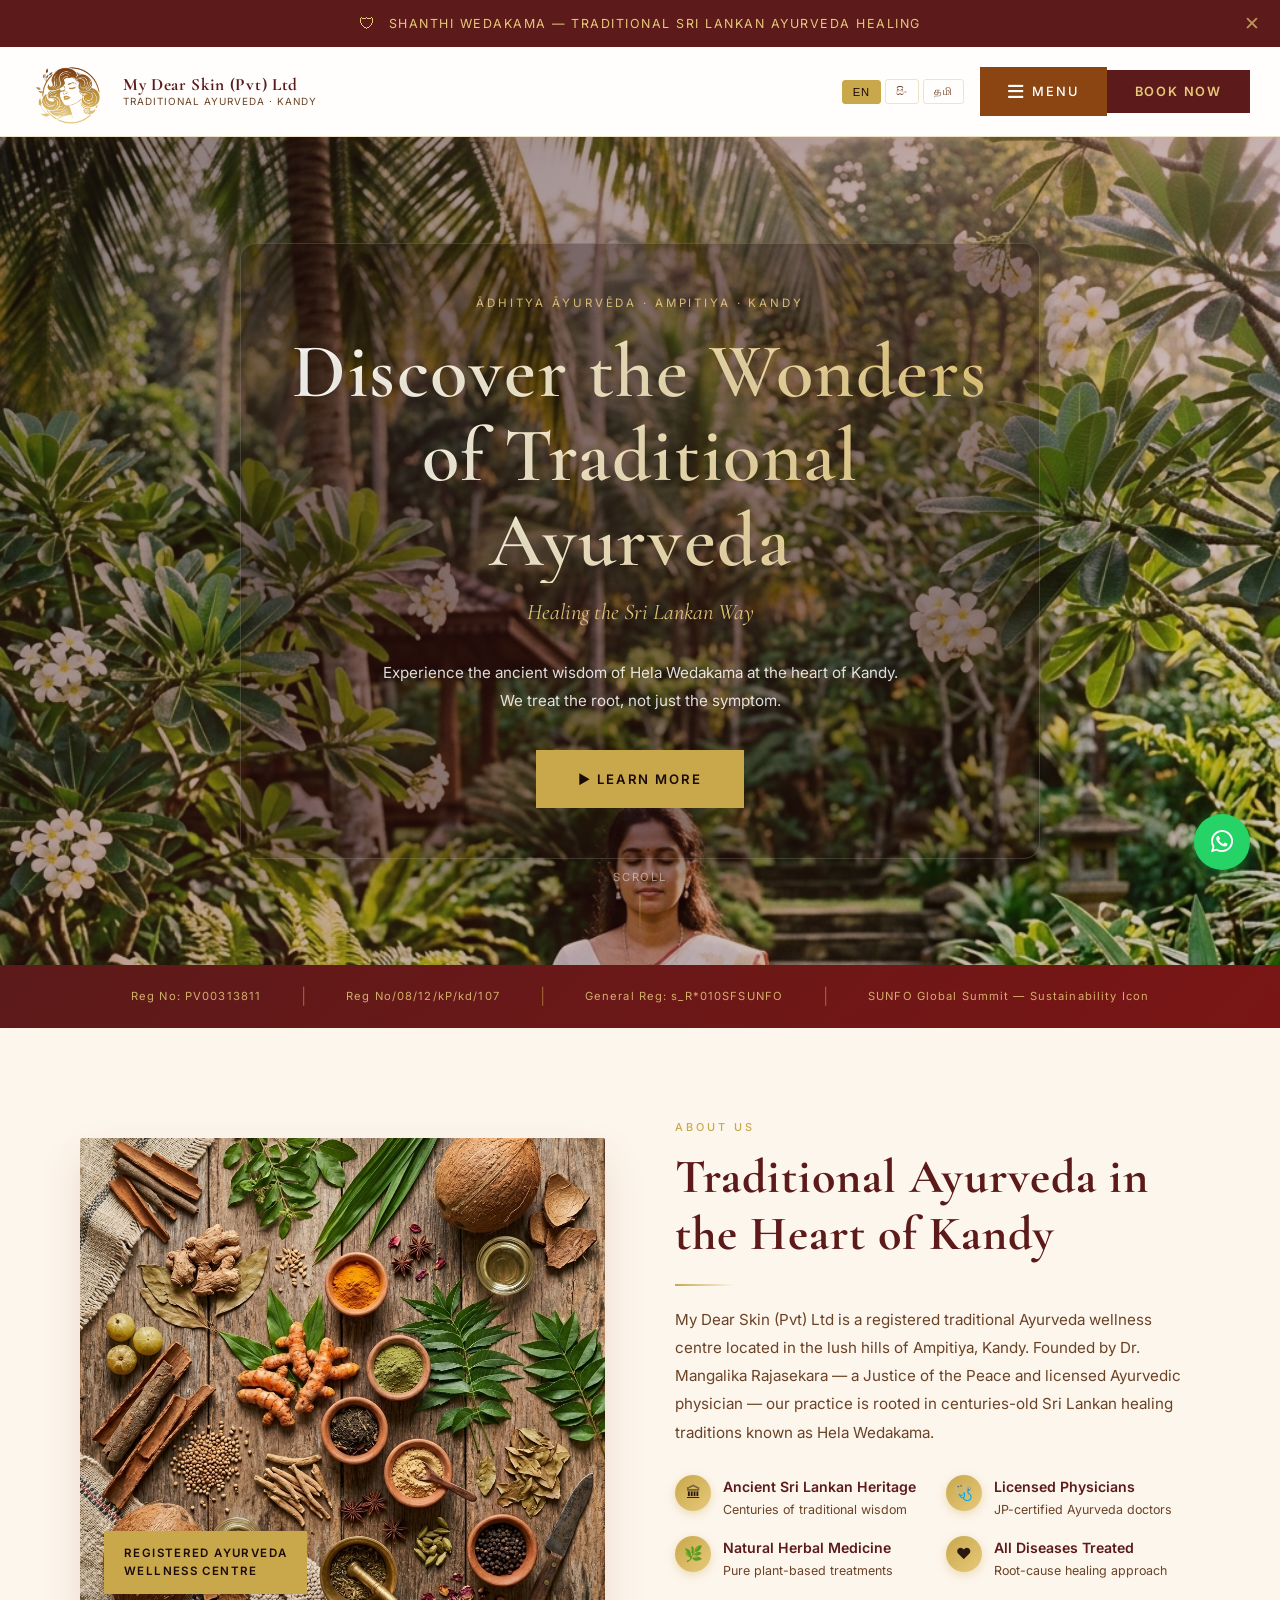
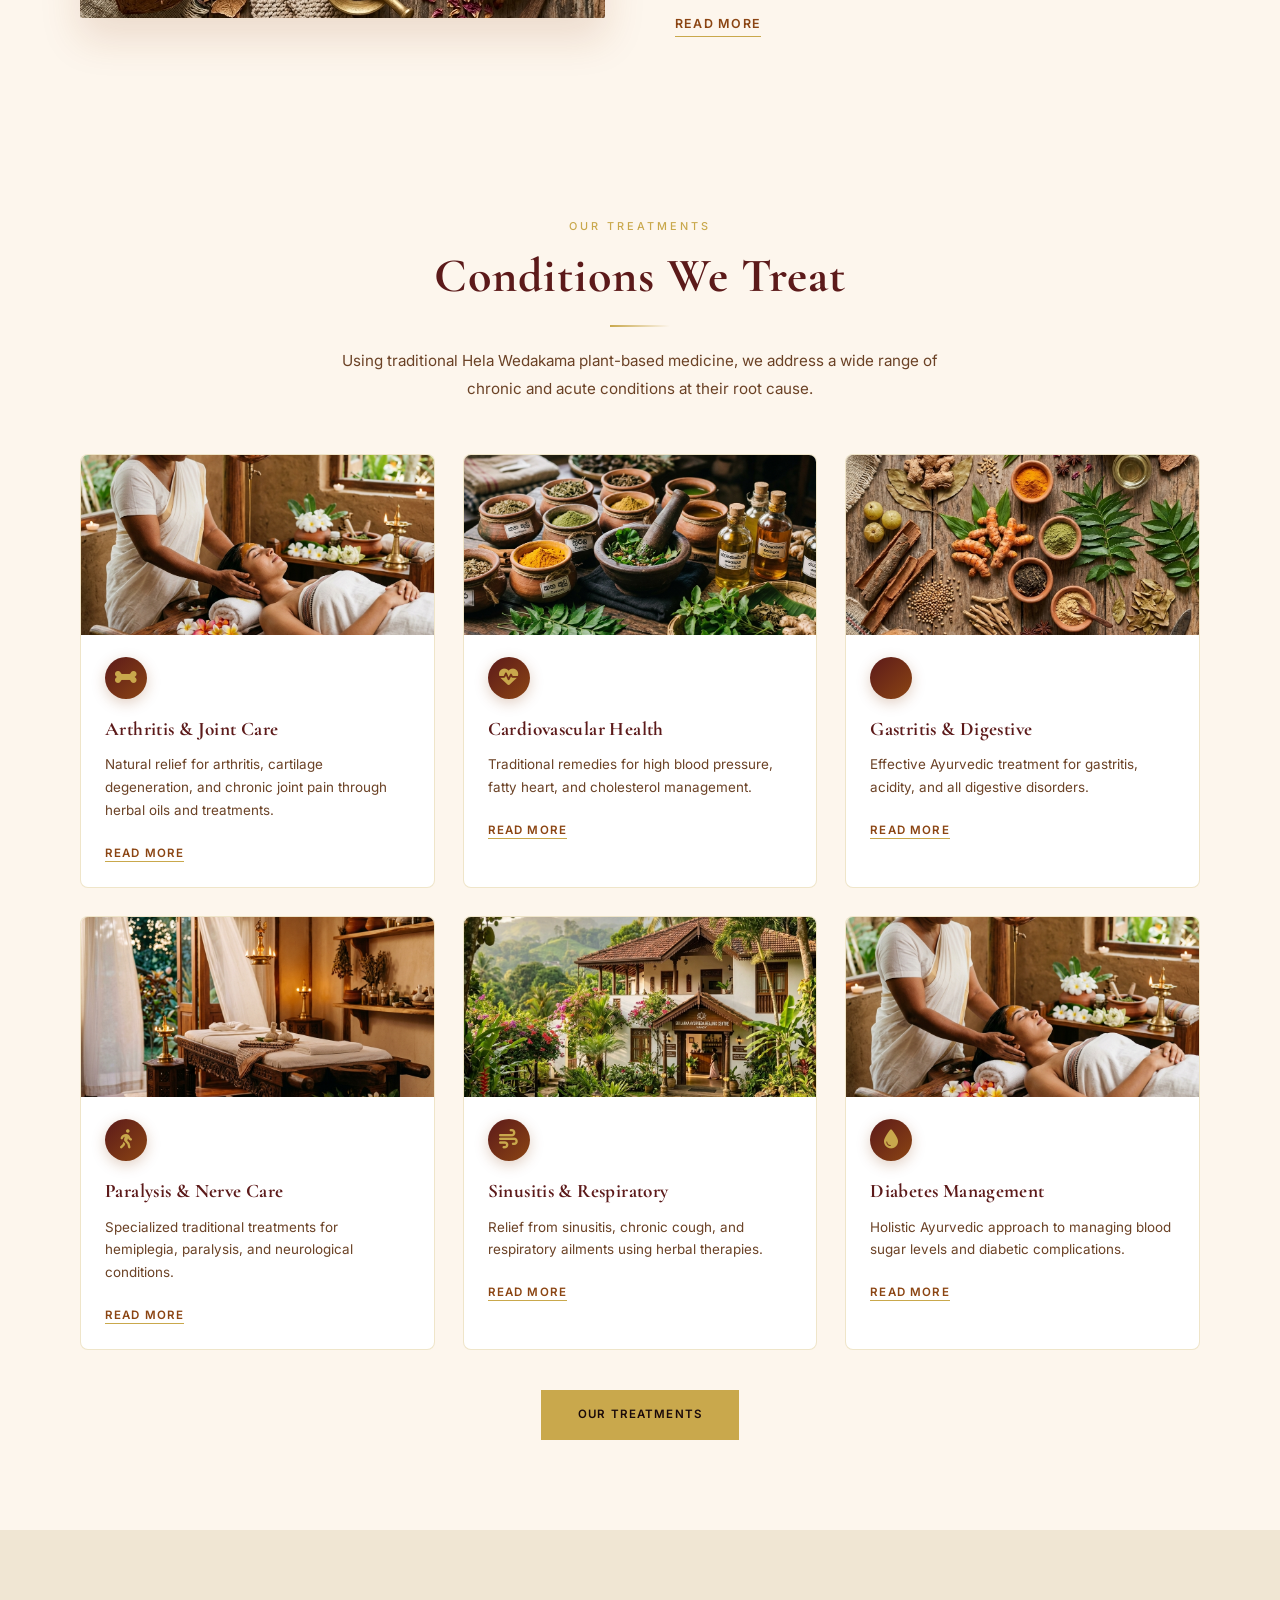
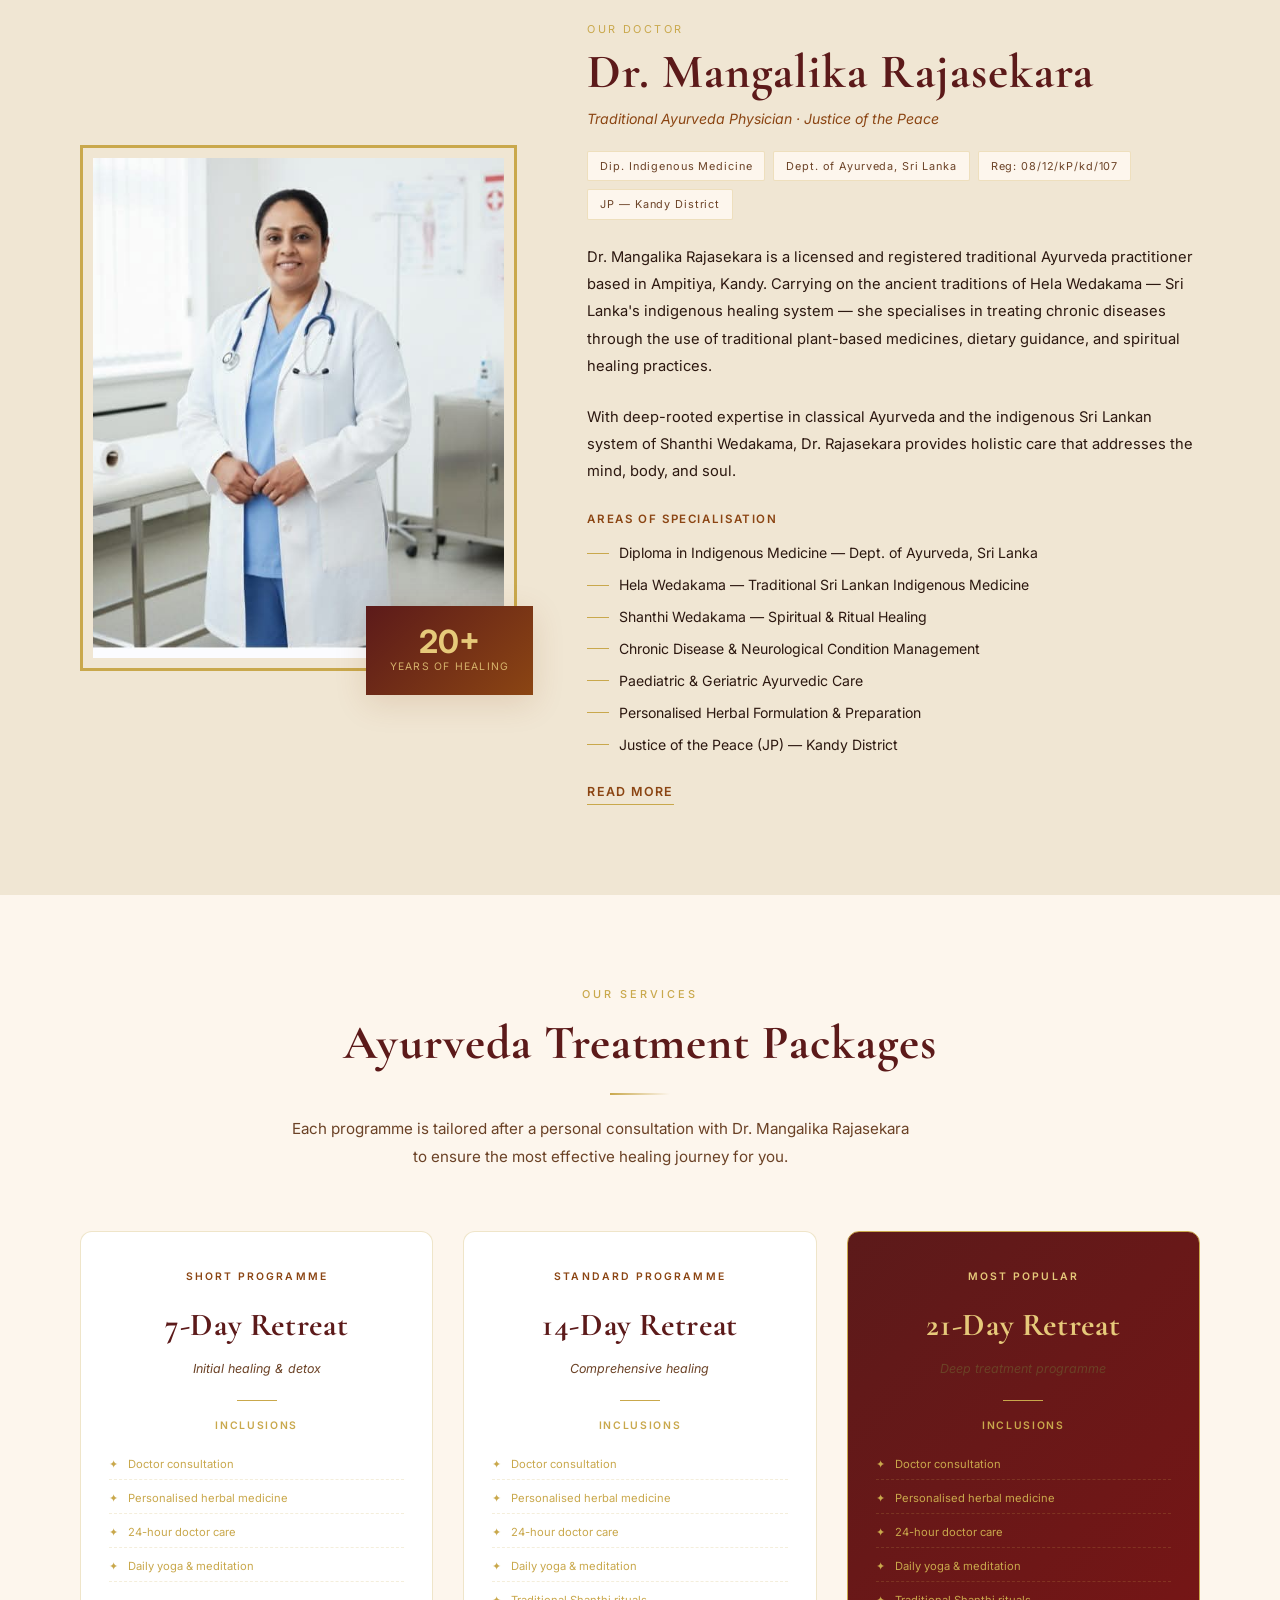
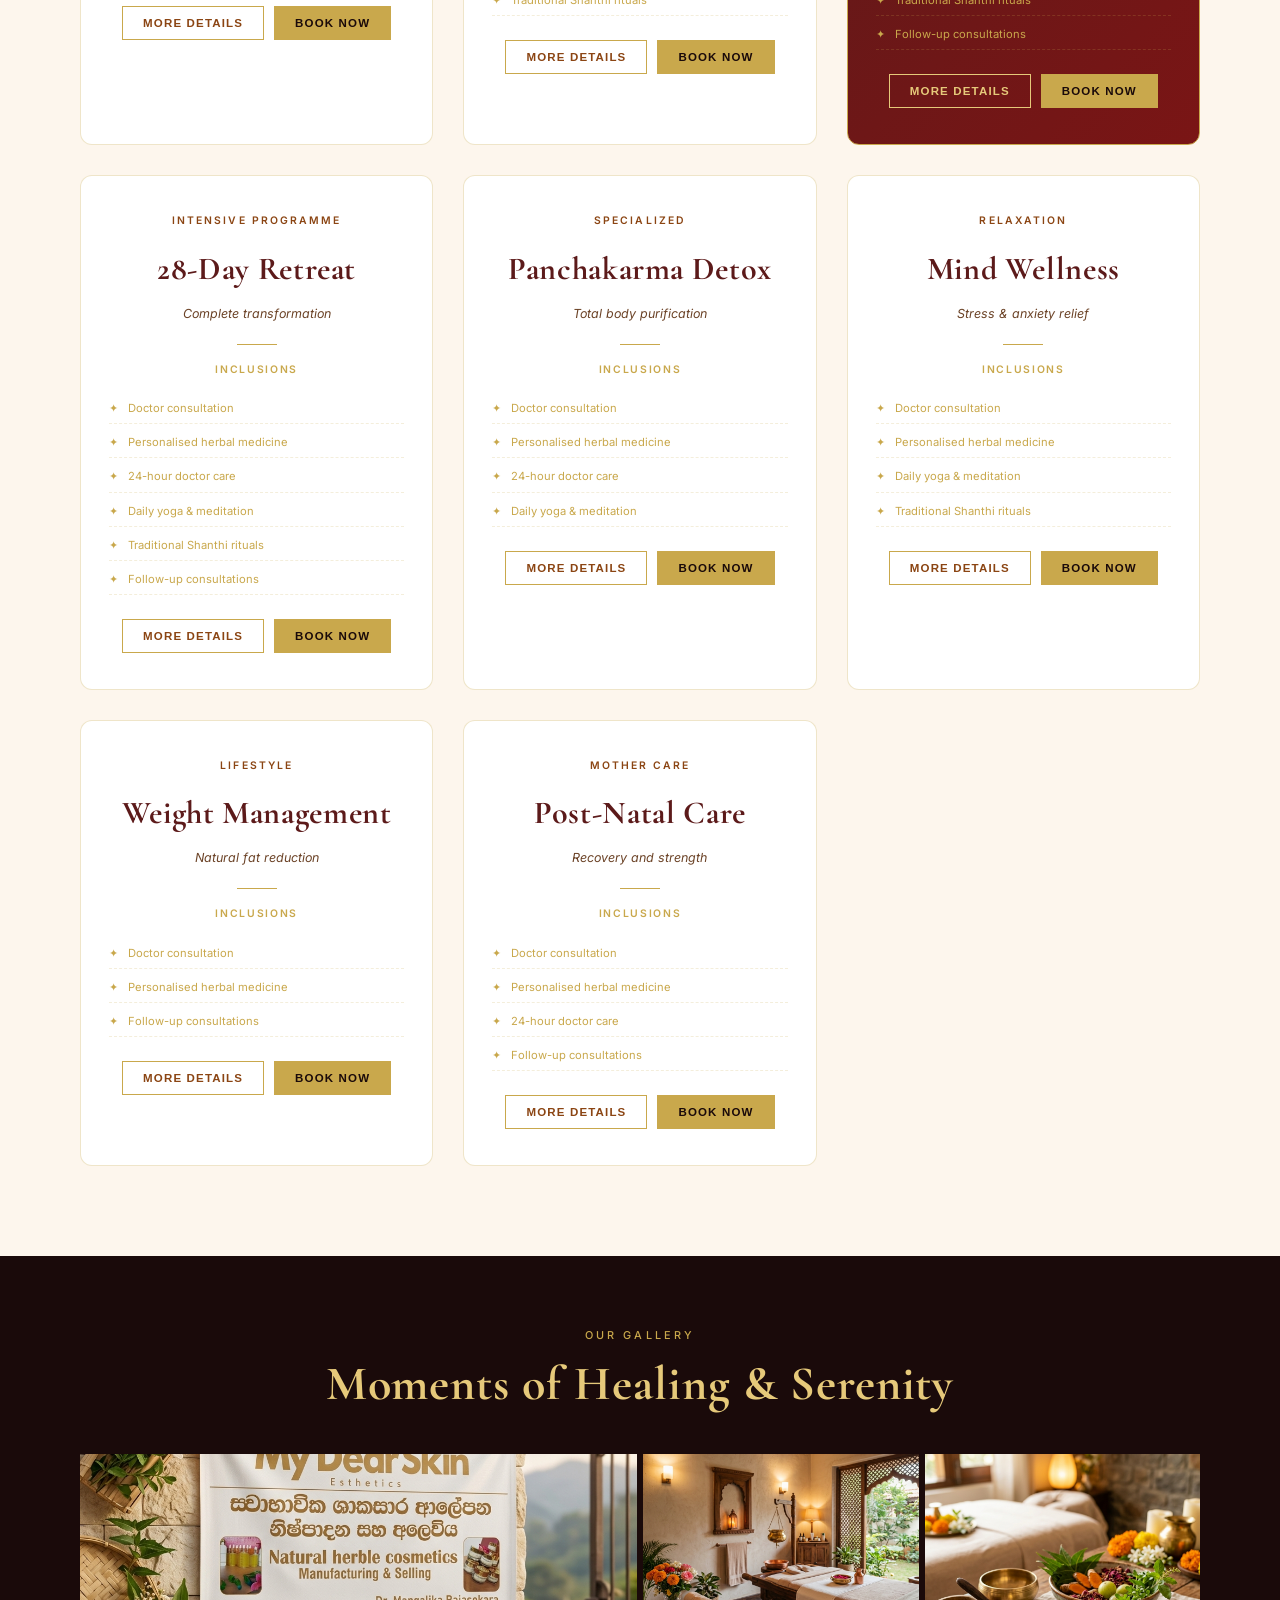
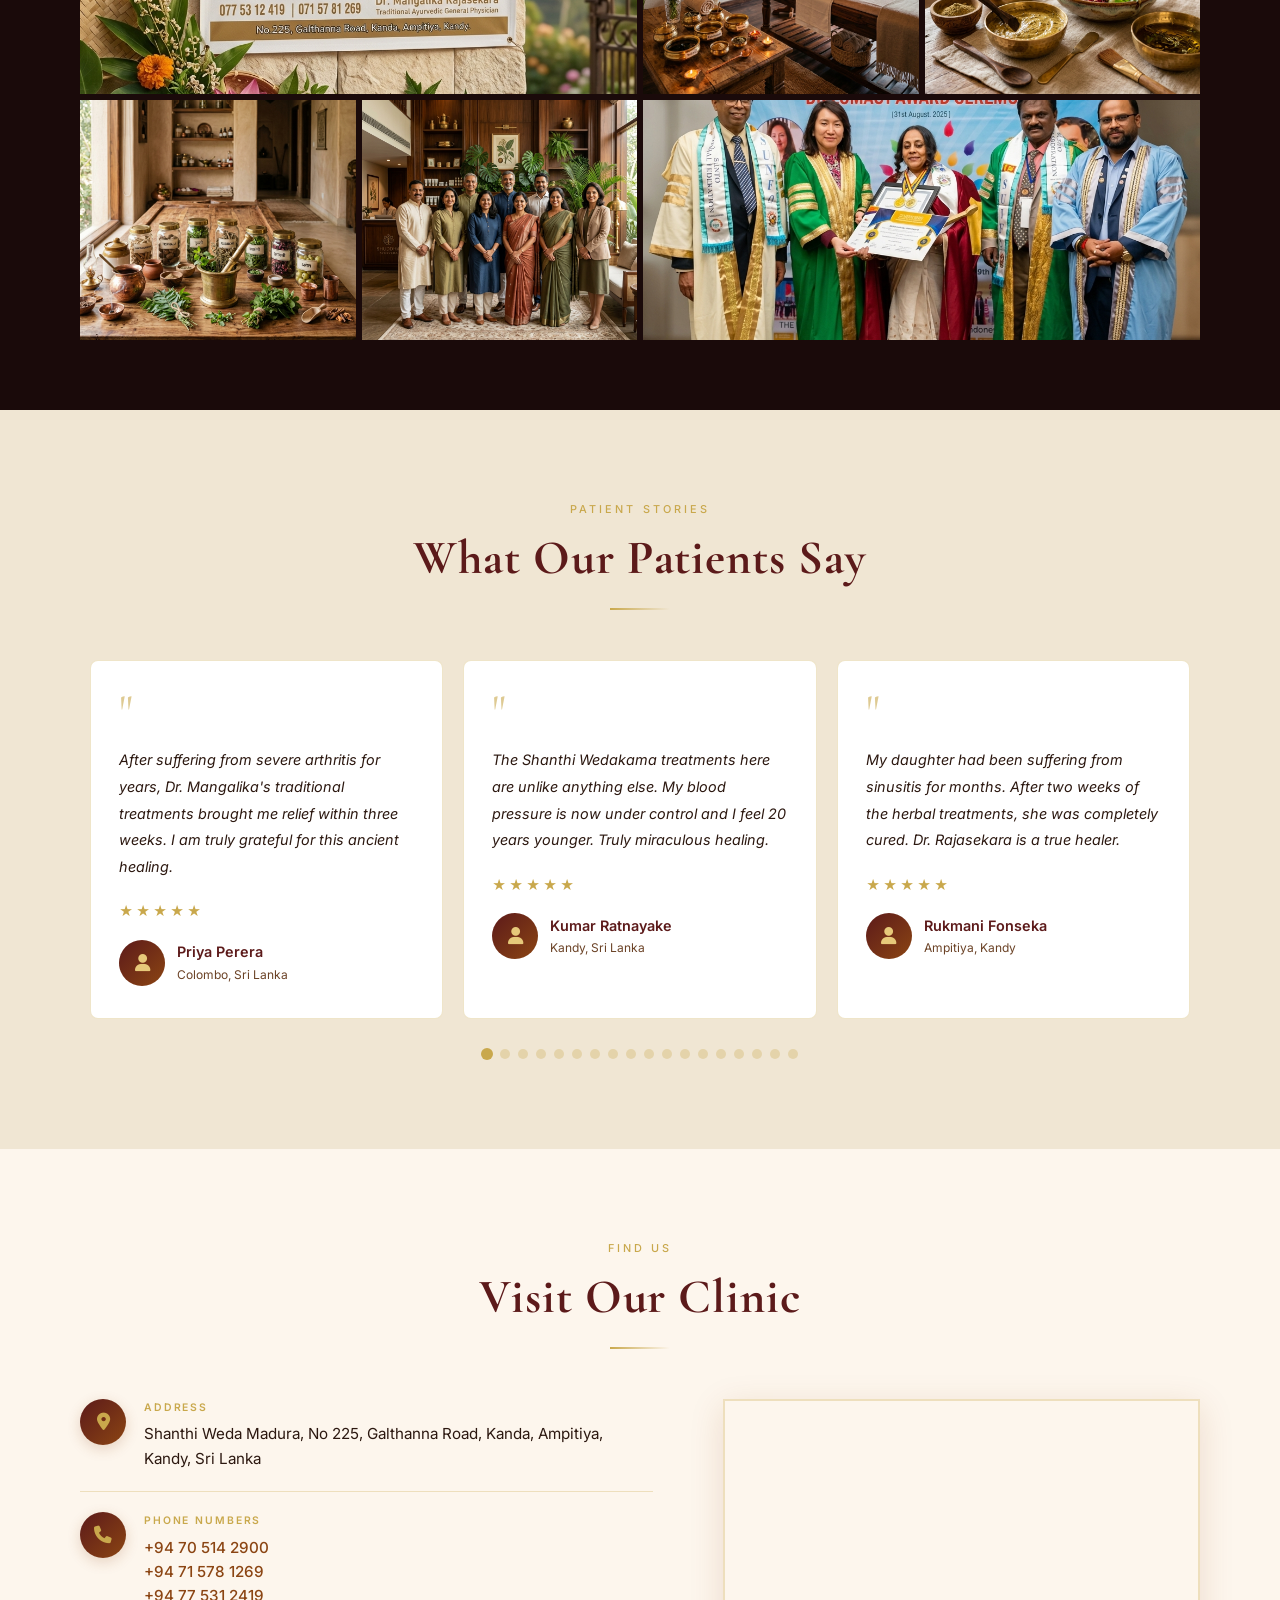
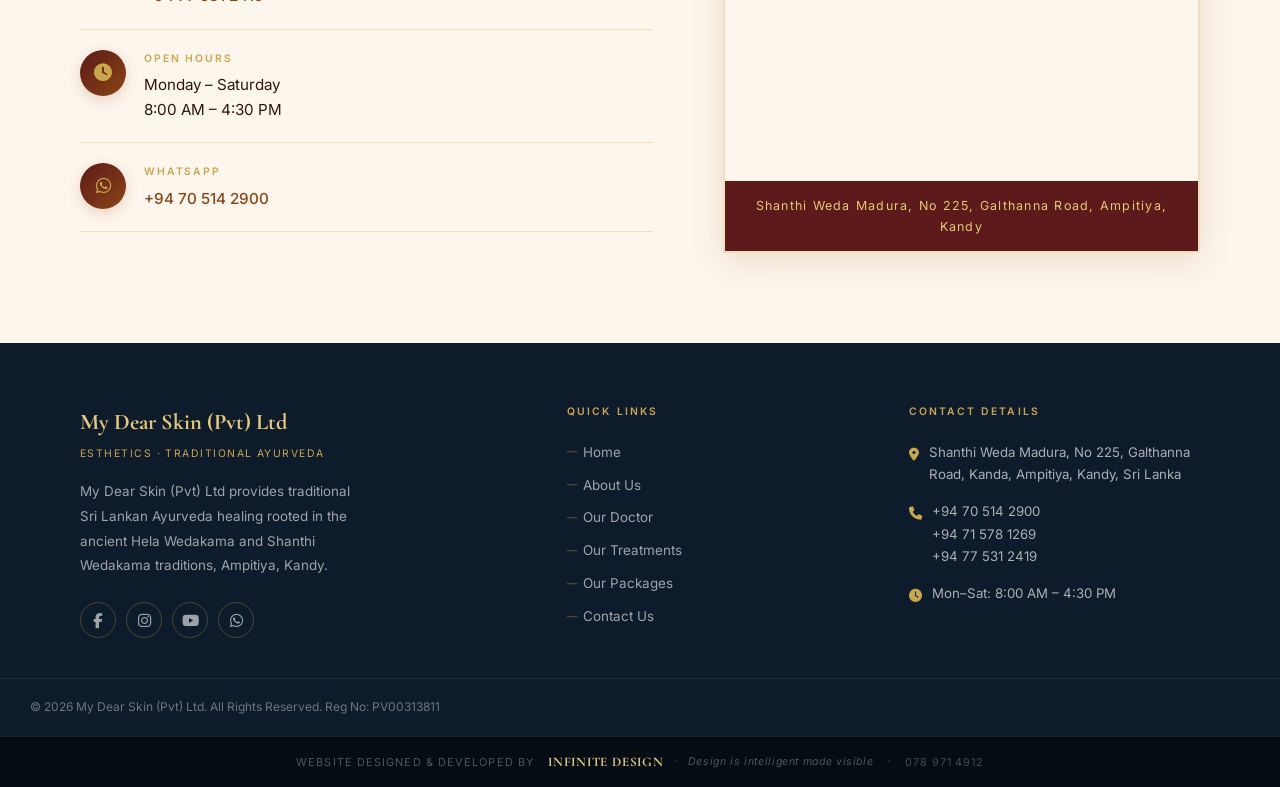
==== commit 557f0684: "add" ====
--- a/index.html
+++ b/index.html
@@ -310,6 +310,9 @@
         <p class="pkg-label" data-i18n="pkg1-label">Short Programme</p>
         <h3 class="pkg-title" data-i18n="pkg1-title">7-Day Retreat</h3>
         <p class="pkg-subtitle" data-i18n="pkg1-sub">Initial healing &amp; detox</p>
+        <div class="pkg-details-content" style="display: none; margin-top: 15px; margin-bottom: 15px;">
+           <p class="pkg-desc" data-i18n="pkg1-desc" style="font-size: 0.85rem; color: var(--text-dark); line-height: 1.6; font-style: italic;"></p>
+        </div>
         <div class="pkg-divider"></div>
         <p class="pkg-inc-title" data-i18n="inc-label">INCLUSIONS</p>
         <ul class="pkg-inc">
@@ -319,7 +322,7 @@
           <li><span>✦</span> <span data-i18n="inc4">Daily yoga &amp; meditation</span></li>
         </ul>
         <div class="pkg-btns">
-          <button class="btn-outline" data-i18n="read-more" onclick="window.location.href='contact.html'">Read More</button>
+          <button class="btn-outline toggle-details" data-i18n="more-details">More Details</button>
           <button class="btn-solid" data-i18n="book-now" onclick="window.location.href='contact.html'">Book Now</button>
         </div>
       </div>
@@ -329,6 +332,9 @@
         <p class="pkg-label" data-i18n="pkg2-label">Standard Programme</p>
         <h3 class="pkg-title" data-i18n="pkg2-title">14-Day Retreat</h3>
         <p class="pkg-subtitle" data-i18n="pkg2-sub">Comprehensive healing</p>
+        <div class="pkg-details-content" style="display: none; margin-top: 15px; margin-bottom: 15px;">
+           <p class="pkg-desc" data-i18n="pkg2-desc" style="font-size: 0.85rem; color: var(--text-dark); line-height: 1.6; font-style: italic;"></p>
+        </div>
         <div class="pkg-divider"></div>
         <p class="pkg-inc-title" data-i18n="inc-label">INCLUSIONS</p>
         <ul class="pkg-inc">
@@ -339,7 +345,7 @@
           <li><span>✦</span> <span data-i18n="inc5">Traditional Shanthi rituals</span></li>
         </ul>
         <div class="pkg-btns">
-          <button class="btn-outline" data-i18n="read-more" onclick="window.location.href='contact.html'">Read More</button>
+          <button class="btn-outline toggle-details" data-i18n="more-details">More Details</button>
           <button class="btn-solid" data-i18n="book-now" onclick="window.location.href='contact.html'">Book Now</button>
         </div>
       </div>
@@ -349,6 +355,9 @@
         <p class="pkg-label" data-i18n="pkg3-label">Most Popular</p>
         <h3 class="pkg-title" data-i18n="pkg3-title">21-Day Retreat</h3>
         <p class="pkg-subtitle" data-i18n="pkg3-sub">Deep treatment programme</p>
+        <div class="pkg-details-content" style="display: none; margin-top: 15px; margin-bottom: 15px;">
+           <p class="pkg-desc" data-i18n="pkg3-desc" style="font-size: 0.85rem; color: var(--text-dark); line-height: 1.6; font-style: italic;"></p>
+        </div>
         <div class="pkg-divider"></div>
         <p class="pkg-inc-title" data-i18n="inc-label">INCLUSIONS</p>
         <ul class="pkg-inc">
@@ -360,7 +369,7 @@
           <li><span>✦</span> <span data-i18n="inc6">Follow-up consultations</span></li>
         </ul>
         <div class="pkg-btns">
-          <button class="btn-outline" data-i18n="read-more" onclick="window.location.href='contact.html'">Read More</button>
+          <button class="btn-outline toggle-details" data-i18n="more-details">More Details</button>
           <button class="btn-solid" data-i18n="book-now" onclick="window.location.href='contact.html'">Book Now</button>
         </div>
       </div>
@@ -370,6 +379,9 @@
         <p class="pkg-label" data-i18n="pkg4-label">Intensive Programme</p>
         <h3 class="pkg-title" data-i18n="pkg4-title">28-Day Retreat</h3>
         <p class="pkg-subtitle" data-i18n="pkg4-sub">Complete transformation</p>
+        <div class="pkg-details-content" style="display: none; margin-top: 15px; margin-bottom: 15px;">
+           <p class="pkg-desc" data-i18n="pkg4-desc" style="font-size: 0.85rem; color: var(--text-dark); line-height: 1.6; font-style: italic;"></p>
+        </div>
         <div class="pkg-divider"></div>
         <p class="pkg-inc-title" data-i18n="inc-label">INCLUSIONS</p>
         <ul class="pkg-inc">
@@ -381,7 +393,94 @@
           <li><span>✦</span> <span data-i18n="inc6">Follow-up consultations</span></li>
         </ul>
         <div class="pkg-btns">
-          <button class="btn-outline" data-i18n="read-more" onclick="window.location.href='contact.html'">Read More</button>
+          <button class="btn-outline toggle-details" data-i18n="more-details">More Details</button>
+          <button class="btn-solid" data-i18n="book-now" onclick="window.location.href='contact.html'">Book Now</button>
+        </div>
+      </div>
+
+      <!-- Pkg 5 -->
+      <div class="pkg-card reveal reveal-delay-1">
+        <p class="pkg-label" data-i18n="pkg5-label"></p>
+        <h3 class="pkg-title" data-i18n="pkg5-title"></h3>
+        <p class="pkg-subtitle" data-i18n="pkg5-sub"></p>
+        <div class="pkg-details-content" style="display: none; margin-top: 15px; margin-bottom: 15px;">
+           <p class="pkg-desc" data-i18n="pkg5-desc" style="font-size: 0.85rem; color: var(--text-dark); line-height: 1.6; font-style: italic;"></p>
+        </div>
+        <div class="pkg-divider"></div>
+        <p class="pkg-inc-title" data-i18n="inc-label">INCLUSIONS</p>
+        <ul class="pkg-inc">
+          <li><span>✦</span> <span data-i18n="inc1">Doctor consultation</span></li>
+          <li><span>✦</span> <span data-i18n="inc2">Personalised herbal medicine</span></li>
+          <li><span>✦</span> <span data-i18n="inc3">24-hour doctor care</span></li>
+          <li><span>✦</span> <span data-i18n="inc4">Daily yoga &amp; meditation</span></li>
+        </ul>
+        <div class="pkg-btns">
+          <button class="btn-outline toggle-details" data-i18n="more-details">More Details</button>
+          <button class="btn-solid" data-i18n="book-now" onclick="window.location.href='contact.html'">Book Now</button>
+        </div>
+      </div>
+
+      <!-- Pkg 6 -->
+      <div class="pkg-card reveal reveal-delay-2">
+        <p class="pkg-label" data-i18n="pkg6-label"></p>
+        <h3 class="pkg-title" data-i18n="pkg6-title"></h3>
+        <p class="pkg-subtitle" data-i18n="pkg6-sub"></p>
+        <div class="pkg-details-content" style="display: none; margin-top: 15px; margin-bottom: 15px;">
+           <p class="pkg-desc" data-i18n="pkg6-desc" style="font-size: 0.85rem; color: var(--text-dark); line-height: 1.6; font-style: italic;"></p>
+        </div>
+        <div class="pkg-divider"></div>
+        <p class="pkg-inc-title" data-i18n="inc-label">INCLUSIONS</p>
+        <ul class="pkg-inc">
+          <li><span>✦</span> <span data-i18n="inc1">Doctor consultation</span></li>
+          <li><span>✦</span> <span data-i18n="inc2">Personalised herbal medicine</span></li>
+          <li><span>✦</span> <span data-i18n="inc4">Daily yoga &amp; meditation</span></li>
+          <li><span>✦</span> <span data-i18n="inc5">Traditional Shanthi rituals</span></li>
+        </ul>
+        <div class="pkg-btns">
+          <button class="btn-outline toggle-details" data-i18n="more-details">More Details</button>
+          <button class="btn-solid" data-i18n="book-now" onclick="window.location.href='contact.html'">Book Now</button>
+        </div>
+      </div>
+
+      <!-- Pkg 7 -->
+      <div class="pkg-card reveal reveal-delay-3">
+        <p class="pkg-label" data-i18n="pkg7-label"></p>
+        <h3 class="pkg-title" data-i18n="pkg7-title"></h3>
+        <p class="pkg-subtitle" data-i18n="pkg7-sub"></p>
+        <div class="pkg-details-content" style="display: none; margin-top: 15px; margin-bottom: 15px;">
+           <p class="pkg-desc" data-i18n="pkg7-desc" style="font-size: 0.85rem; color: var(--text-dark); line-height: 1.6; font-style: italic;"></p>
+        </div>
+        <div class="pkg-divider"></div>
+        <p class="pkg-inc-title" data-i18n="inc-label">INCLUSIONS</p>
+        <ul class="pkg-inc">
+          <li><span>✦</span> <span data-i18n="inc1">Doctor consultation</span></li>
+          <li><span>✦</span> <span data-i18n="inc2">Personalised herbal medicine</span></li>
+          <li><span>✦</span> <span data-i18n="inc6">Follow-up consultations</span></li>
+        </ul>
+        <div class="pkg-btns">
+          <button class="btn-outline toggle-details" data-i18n="more-details">More Details</button>
+          <button class="btn-solid" data-i18n="book-now" onclick="window.location.href='contact.html'">Book Now</button>
+        </div>
+      </div>
+
+      <!-- Pkg 8 -->
+      <div class="pkg-card reveal reveal-delay-4">
+        <p class="pkg-label" data-i18n="pkg8-label"></p>
+        <h3 class="pkg-title" data-i18n="pkg8-title"></h3>
+        <p class="pkg-subtitle" data-i18n="pkg8-sub"></p>
+        <div class="pkg-details-content" style="display: none; margin-top: 15px; margin-bottom: 15px;">
+           <p class="pkg-desc" data-i18n="pkg8-desc" style="font-size: 0.85rem; color: var(--text-dark); line-height: 1.6; font-style: italic;"></p>
+        </div>
+        <div class="pkg-divider"></div>
+        <p class="pkg-inc-title" data-i18n="inc-label">INCLUSIONS</p>
+        <ul class="pkg-inc">
+          <li><span>✦</span> <span data-i18n="inc1">Doctor consultation</span></li>
+          <li><span>✦</span> <span data-i18n="inc2">Personalised herbal medicine</span></li>
+          <li><span>✦</span> <span data-i18n="inc3">24-hour doctor care</span></li>
+          <li><span>✦</span> <span data-i18n="inc6">Follow-up consultations</span></li>
+        </ul>
+        <div class="pkg-btns">
+          <button class="btn-outline toggle-details" data-i18n="more-details">More Details</button>
           <button class="btn-solid" data-i18n="book-now" onclick="window.location.href='contact.html'">Book Now</button>
         </div>
       </div>
@@ -437,43 +536,13 @@
       <h2 class="section-title" data-i18n="test-title">What Our Patients Say</h2>
       <div class="divider"></div>
     </div>
-    <div class="test-grid">
-      <div class="test-card reveal reveal-delay-1">
-        <div class="test-quote">"</div>
-        <p class="test-text" data-i18n="test1-text">After suffering from severe arthritis for years, Dr. Mangalika's traditional treatments brought me relief within three weeks. Truly grateful for this ancient healing.</p>
-        <div class="test-stars">★★★★★</div>
-        <div class="test-footer">
-          <div class="test-avatar">P</div>
-          <div>
-            <div class="test-name" data-i18n="test1-name">Priya Perera</div>
-            <div class="test-loc" data-i18n="test1-loc">Colombo, Sri Lanka</div>
-          </div>
-        </div>
-      </div>
-      <div class="test-card reveal reveal-delay-2">
-        <div class="test-quote">"</div>
-        <p class="test-text" data-i18n="test2-text">The Shanthi Wedakama treatments here are unlike anything else. My blood pressure is now under control and I feel 20 years younger. Truly miraculous.</p>
-        <div class="test-stars">★★★★★</div>
-        <div class="test-footer">
-          <div class="test-avatar">K</div>
-          <div>
-            <div class="test-name" data-i18n="test2-name">Kumar Ratnayake</div>
-            <div class="test-loc" data-i18n="test2-loc">Kandy, Sri Lanka</div>
-          </div>
-        </div>
-      </div>
-      <div class="test-card reveal reveal-delay-3">
-        <div class="test-quote">"</div>
-        <p class="test-text" data-i18n="test3-text">My daughter had been suffering from sinusitis for months. After two weeks of herbal treatments, she was completely cured. Dr. Rajasekara is a true healer.</p>
-        <div class="test-stars">★★★★★</div>
-        <div class="test-footer">
-          <div class="test-avatar">R</div>
-          <div>
-            <div class="test-name" data-i18n="test3-name">Rukmani Fonseka</div>
-            <div class="test-loc" data-i18n="test3-loc">Ampitiya, Kandy</div>
-          </div>
-        </div>
-      </div>
+    <div id="testimonial-container" class="test-carousel-wrap reveal reveal-delay-1">
+      <div class="test-carousel">
+        <div class="test-track" id="testimonial-track">
+          <!-- JS will inject cards here -->
+        </div>
+      </div>
+      <div class="test-dots" id="testimonial-dots"></div>
     </div>
   </div>
 </section>
@@ -525,7 +594,7 @@
       </div>
       <div class="map-wrap reveal reveal-delay-2">
         <iframe
-          src="https://www.google.com/maps/embed?pb=!1m18!1m12!1m3!1d3956.5!2d80.6380!3d7.2800!2m3!1f0!2f0!3f0!3m2!1i1024!2i768!4f13.1!3m3!1m2!1s0x0%3A0x0!2zN8KwMTYnNDguMCJOIDgwwrAzOCcxNi44IkU!5e0!3m2!1sen!2slk!4v1714000000000"
+          src="https://maps.google.com/maps?q=No%20225,%20Galthanna%20Road,%20Ampitiya,%20Kandy&t=&z=15&ie=UTF8&iwloc=&output=embed"
           allowfullscreen loading="lazy"
           title="My Dear Skin Clinic Location"></iframe>
         <div class="map-label" data-i18n="map-label">Shanthi Weda Madura, No 225, Galthanna Road, Ampitiya, Kandy</div>
@@ -605,3 +674,4 @@
 <script src="js/main.js"></script>
 </body>
 </html>
+
--- a/css/style.css
+++ b/css/style.css
@@ -782,16 +782,38 @@
    TESTIMONIALS
    ============================================= */
 #testimonials { background: var(--cream-dark); }
-.test-grid {
-  display: grid; grid-template-columns: repeat(3, 1fr); gap: 28px;
+.test-carousel-wrap {
+  position: relative;
   margin-top: 50px;
 }
+.test-carousel {
+  overflow: hidden;
+  width: 100%;
+}
+.test-track {
+  display: flex;
+  transition: transform 0.6s cubic-bezier(0.25, 1, 0.5, 1);
+}
 .test-card {
+  flex: 0 0 calc(33.333% - 20px);
+  margin: 0 10px;
   background: var(--white); padding: 32px 28px;
   border: 1px solid var(--border);
   position: relative; transition: var(--transition);
-}
-.test-card:hover { box-shadow: var(--shadow); transform: translateY(-4px); }
+  border-radius: 8px;
+}
+@media (max-width: 900px) {
+  .test-card { flex: 0 0 calc(100% - 20px); }
+}
+.test-card:hover { box-shadow: 0 15px 30px rgba(139,69,19,0.1); transform: translateY(-4px); border-color: var(--gold); }
+.test-dots {
+  display: flex; justify-content: center; gap: 8px; margin-top: 30px;
+}
+.test-dot {
+  width: 10px; height: 10px; border-radius: 50%;
+  background: var(--border); cursor: pointer; transition: var(--transition);
+}
+.test-dot.active { background: var(--gold); transform: scale(1.2); }
 .test-quote {
   font-family: 'Cormorant Garamond', serif;
   font-size: 3rem; color: var(--gold); line-height: 0.8;
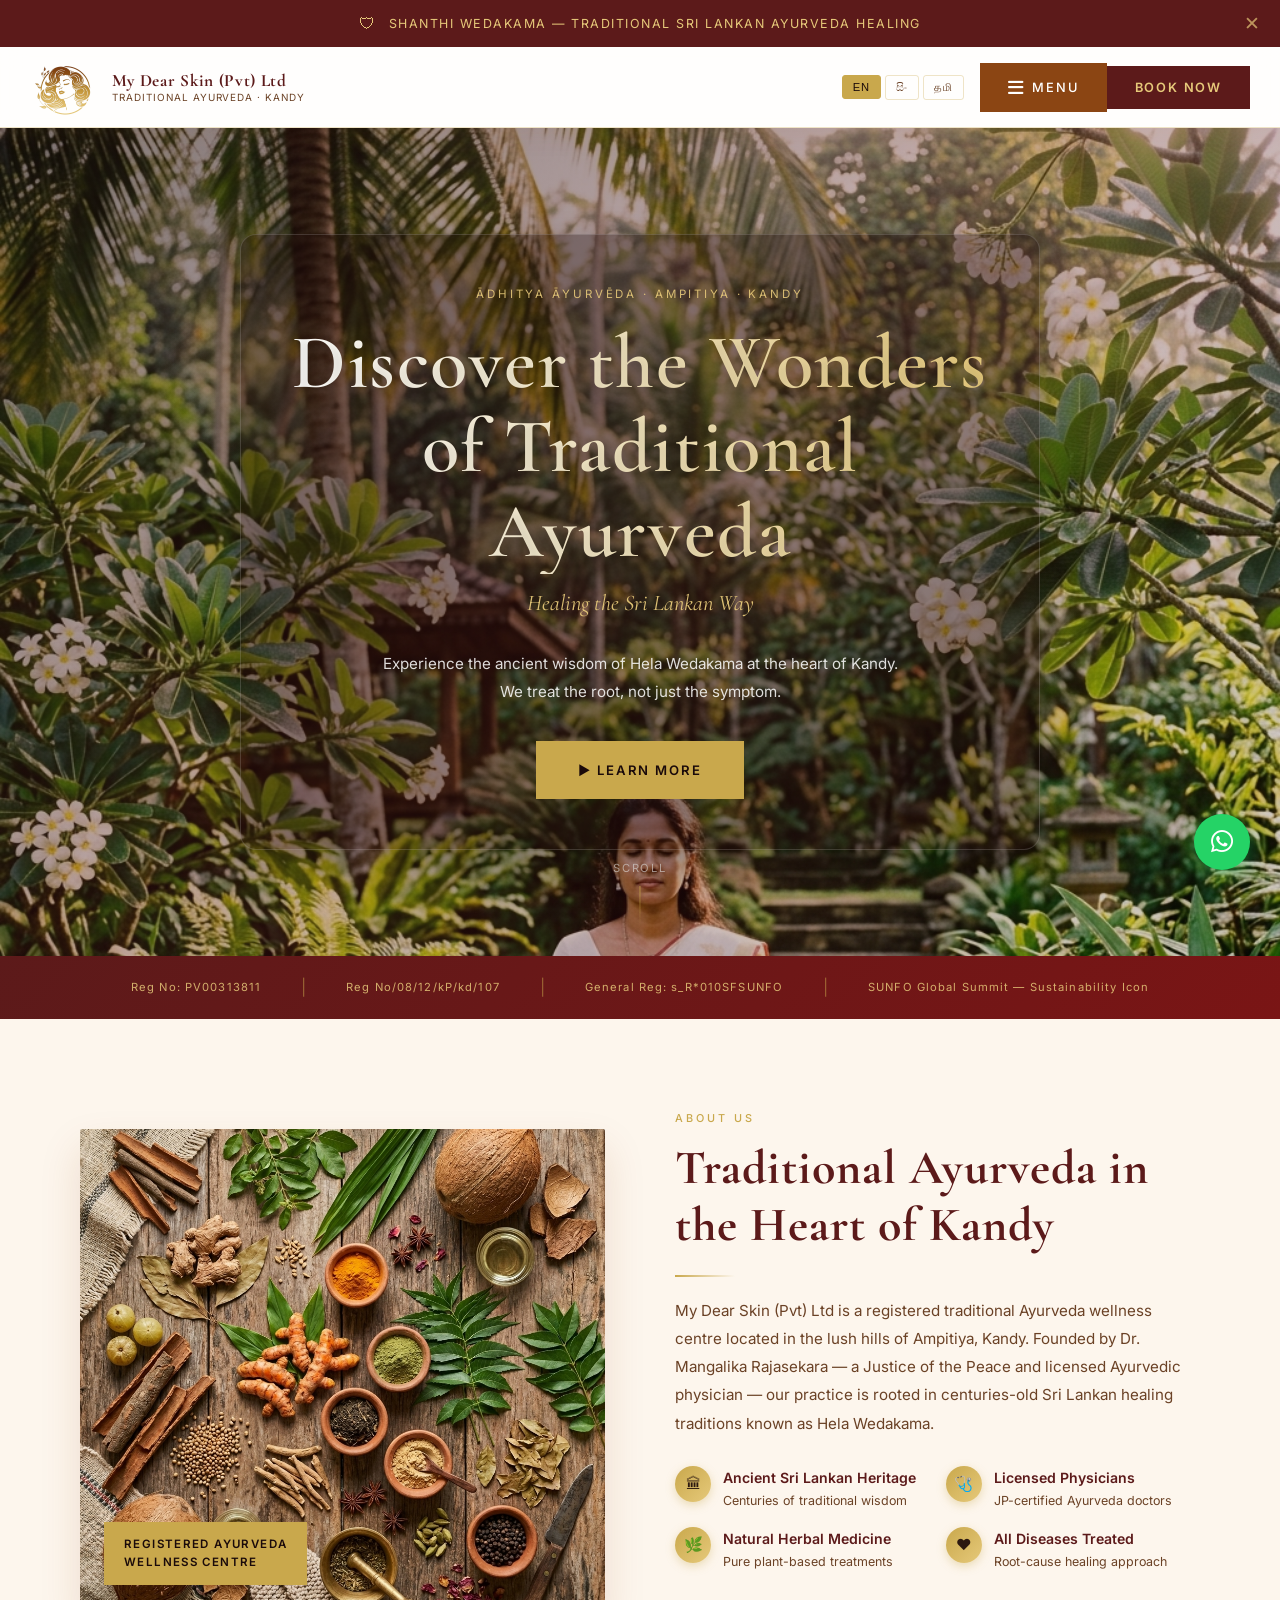
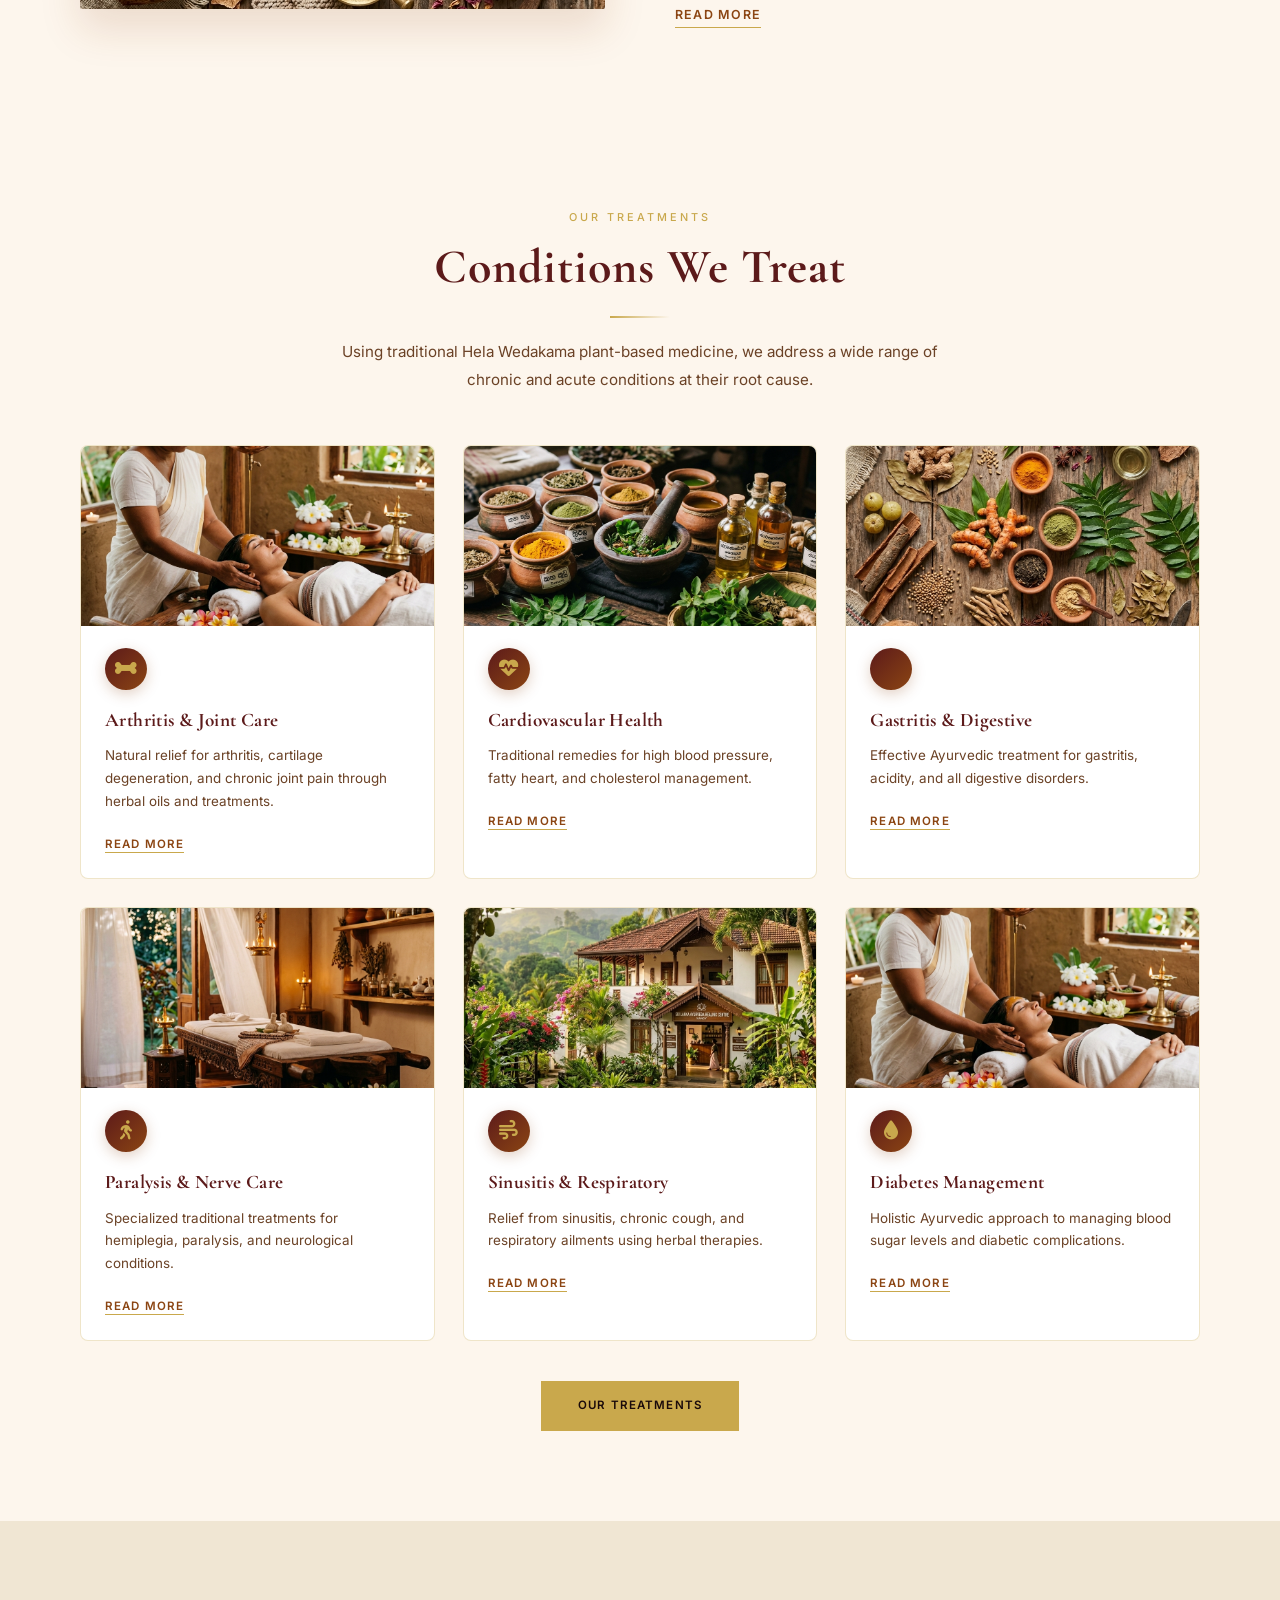
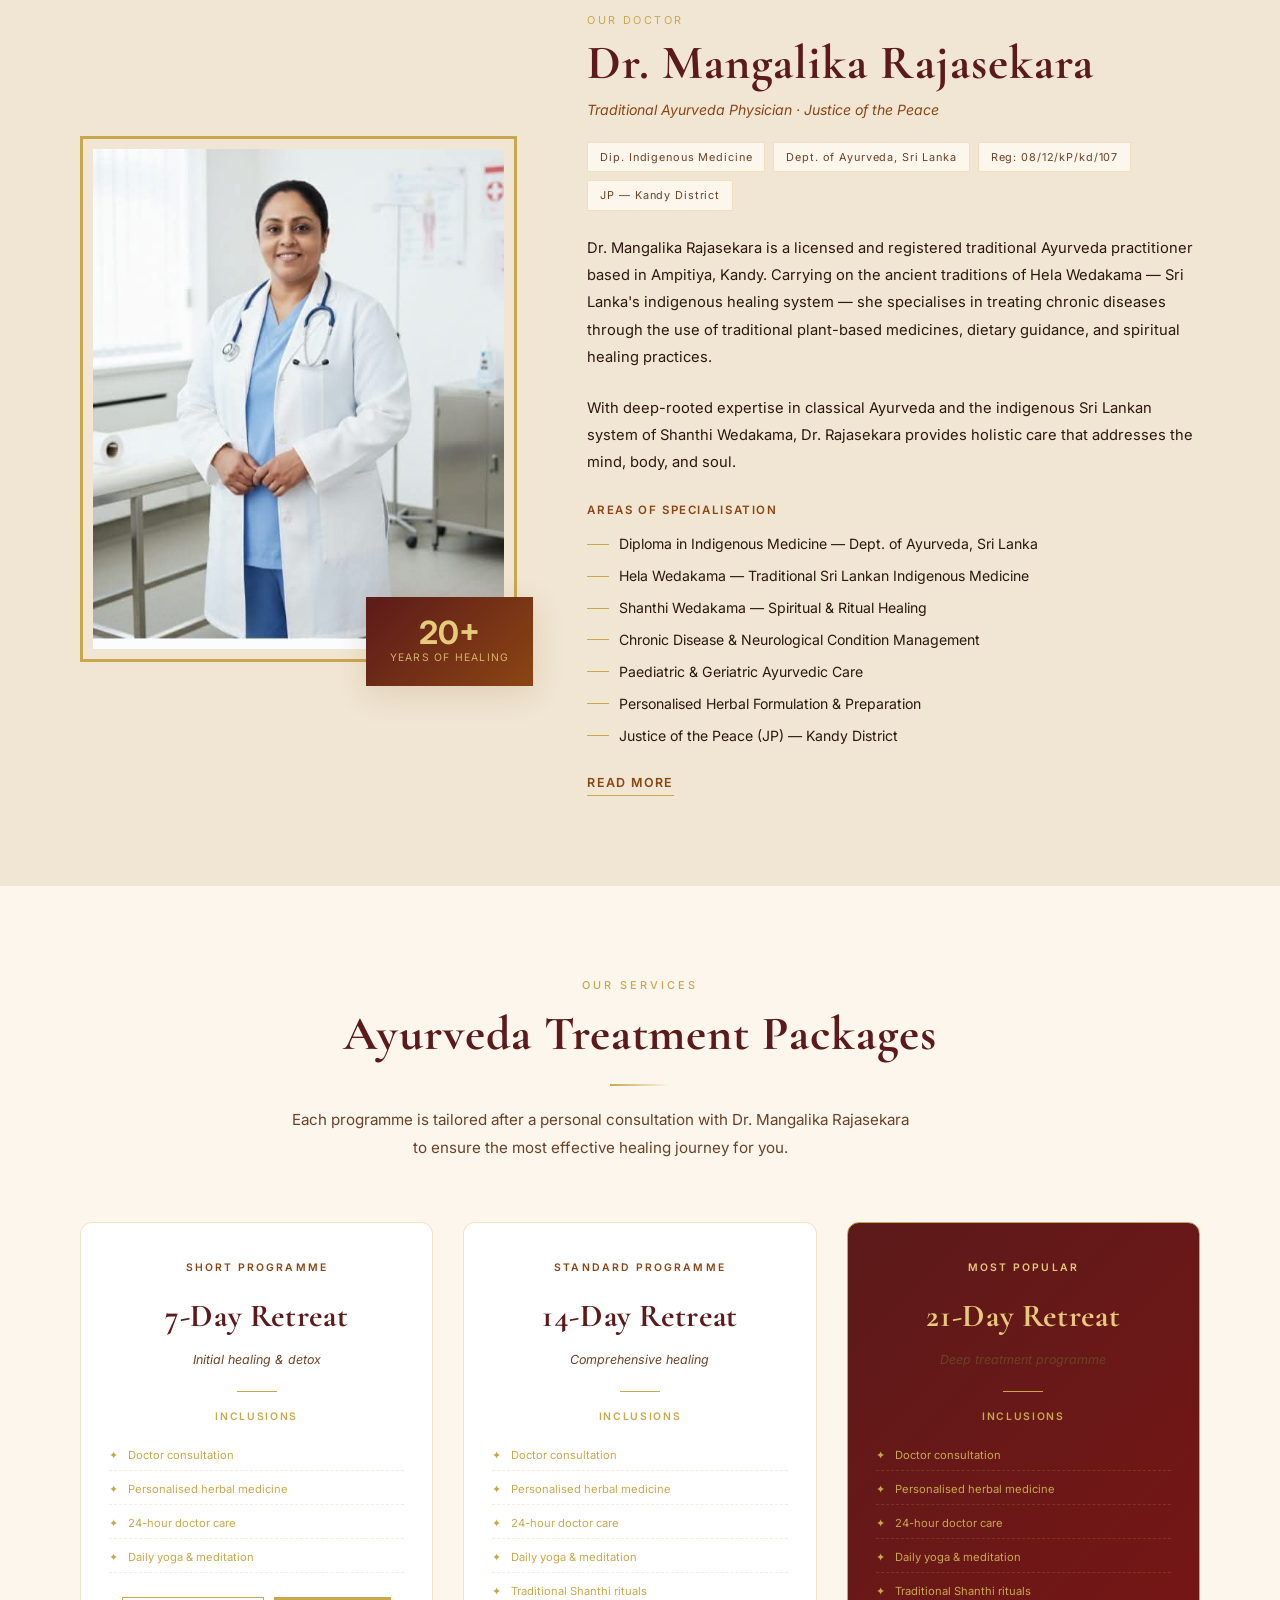
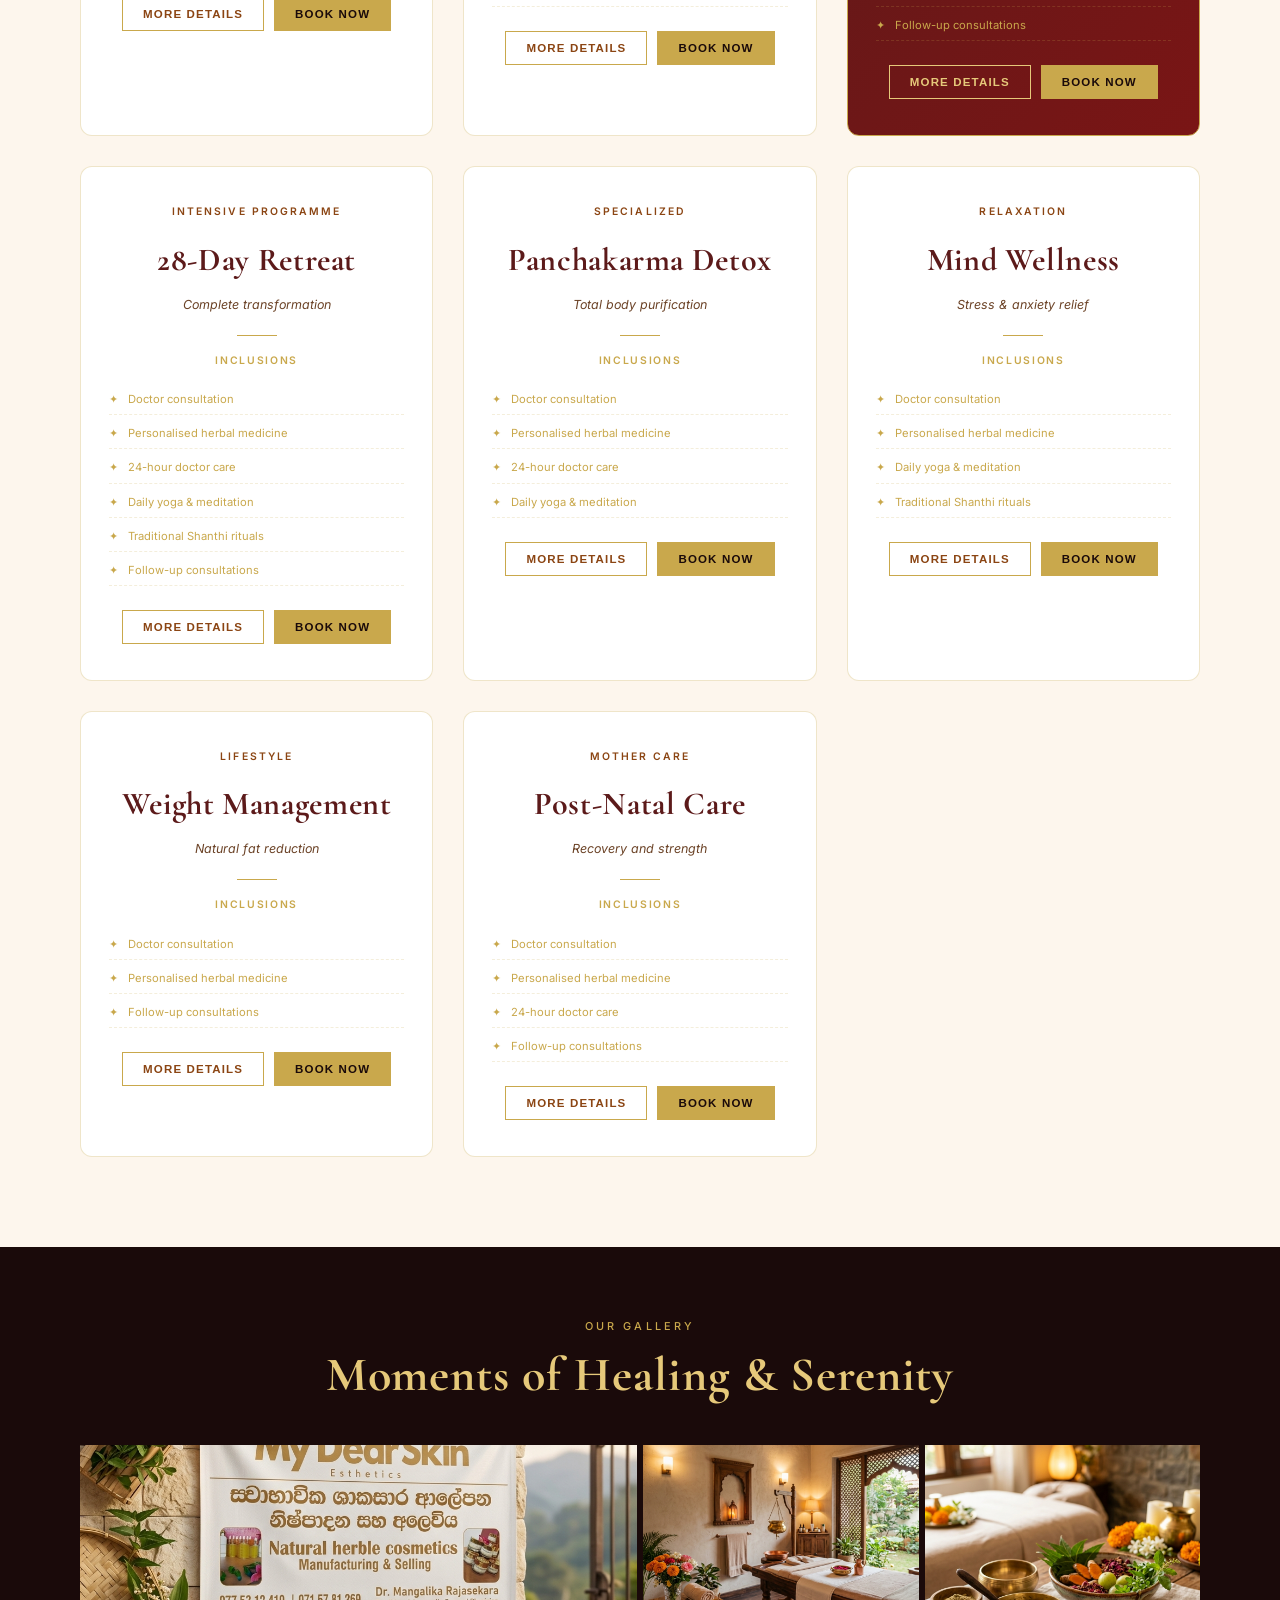
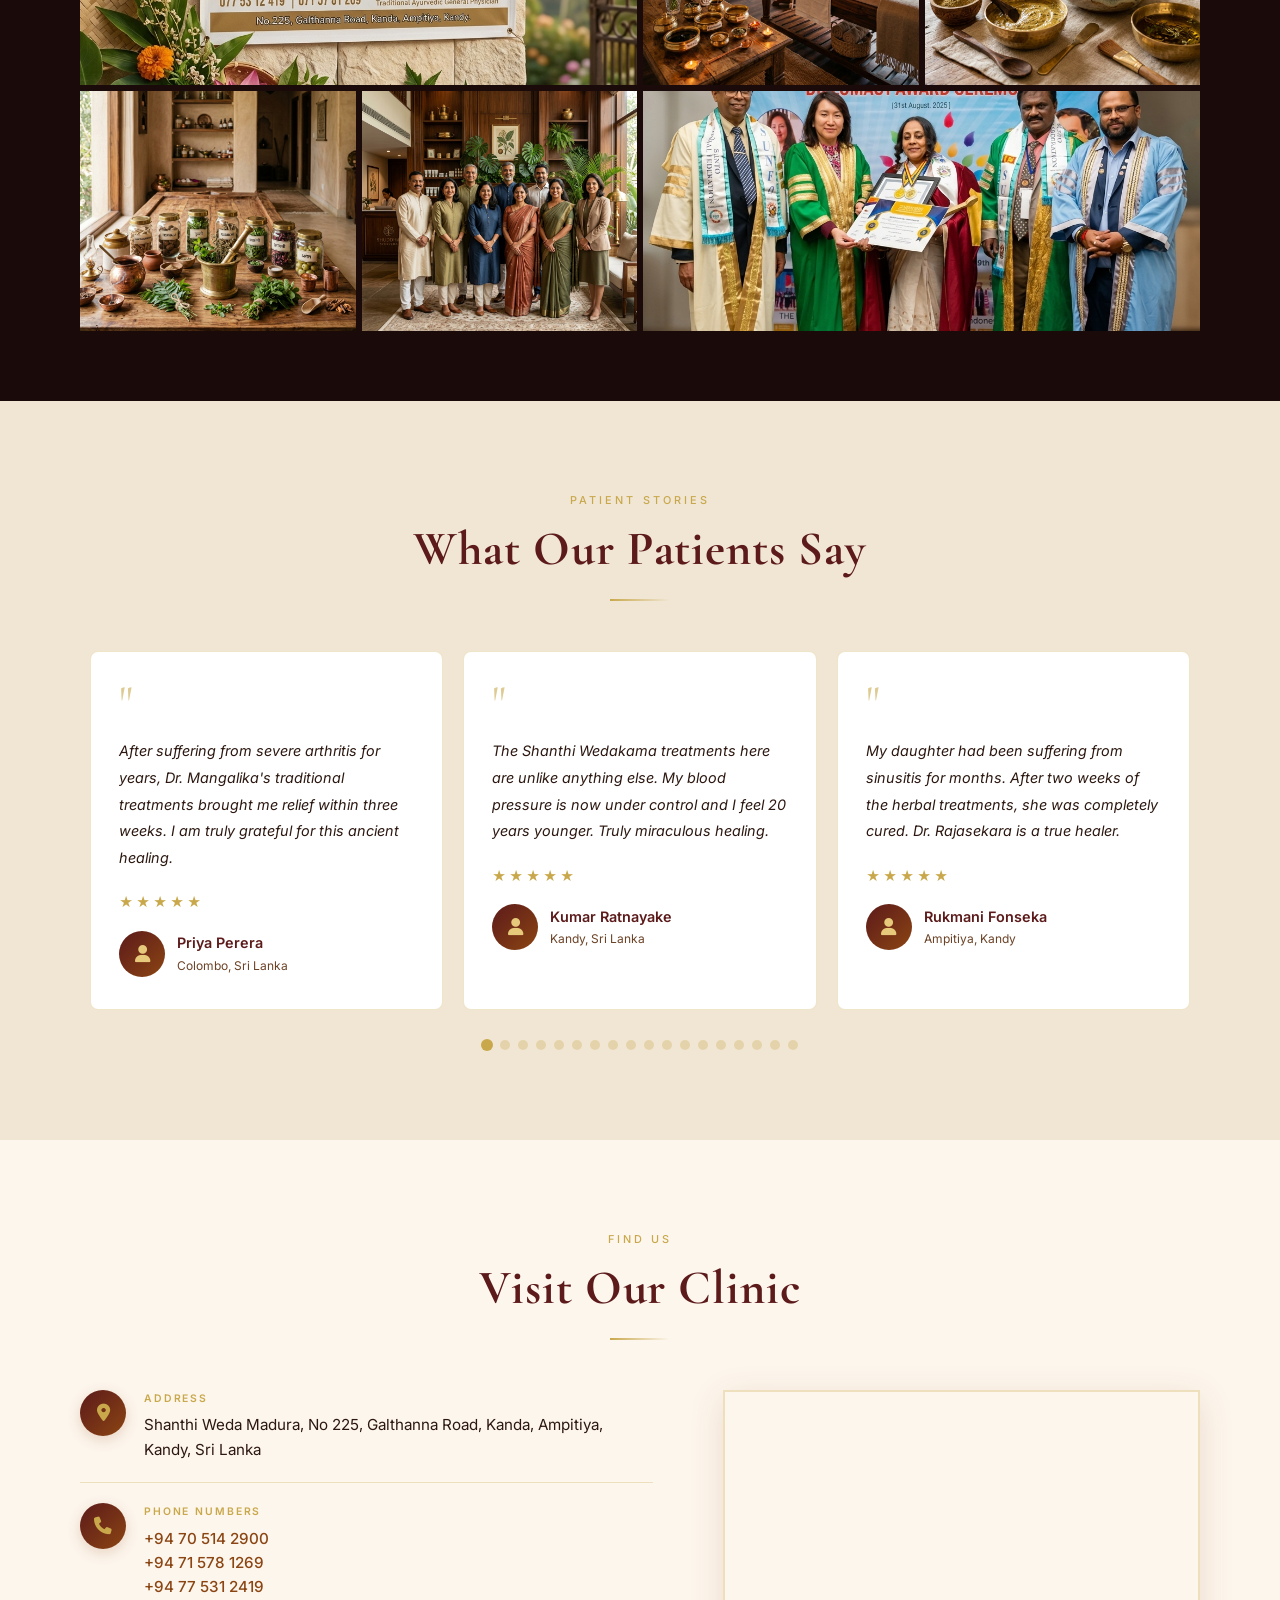
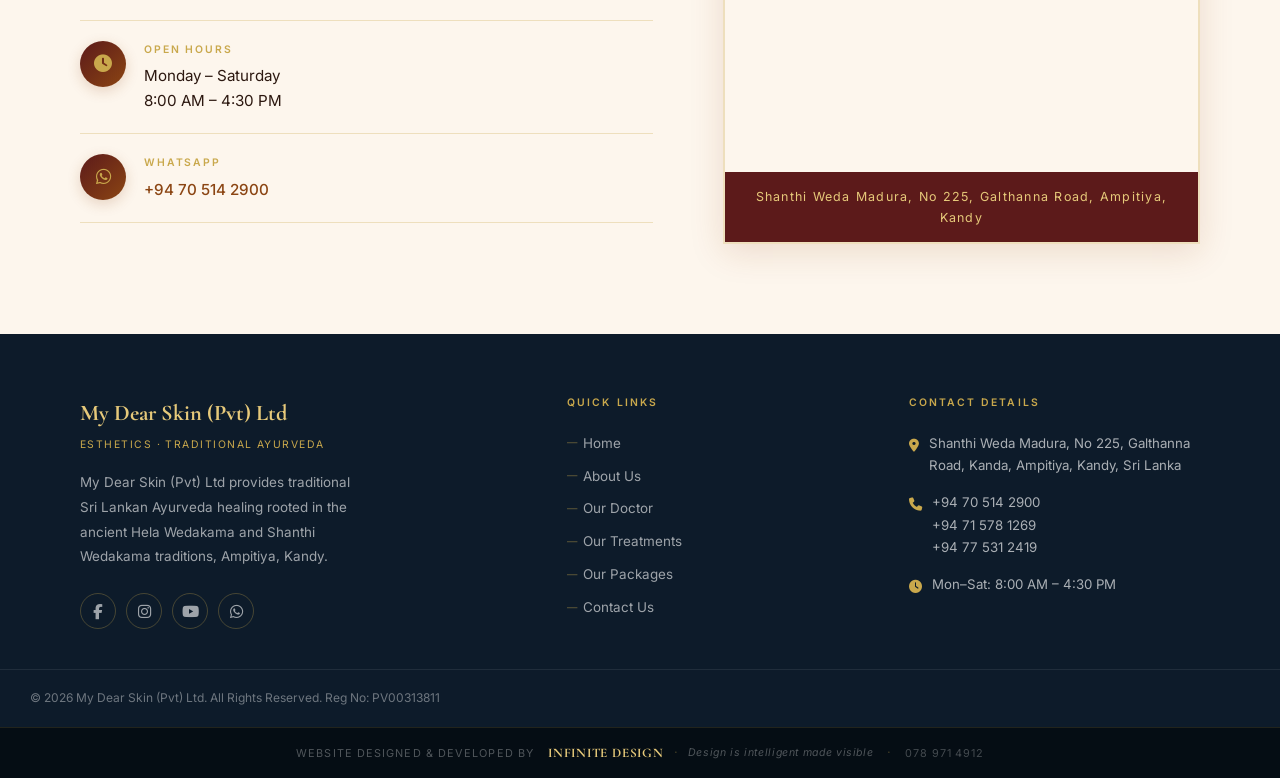
==== commit 3b7ac565: "up" ====
--- a/index.html
+++ b/index.html
@@ -9,7 +9,7 @@
   <meta property="og:title" content="My Dear Skin (Pvt) Ltd — Traditional Ayurveda Kandy">
   <meta property="og:description" content="Experience centuries-old Sri Lankan Ayurveda healing in Ampitiya, Kandy.">
   <meta property="og:type" content="website">
-  <link rel="icon" type="image/png" href="images/ayurveda_herbs_enhanced.png">
+  <link rel="icon" type="image/png" href="images/logo.png">
   <link rel="preconnect" href="https://fonts.googleapis.com">
   <link rel="preconnect" href="https://fonts.gstatic.com" crossorigin>
   <link rel="stylesheet" href="https://cdnjs.cloudflare.com/ajax/libs/font-awesome/6.5.0/css/all.min.css">
@@ -31,7 +31,7 @@
 ════════════════════════════════════════════ -->
 <header id="site-header">
   <a href="index.html" class="logo-wrap">
-    <img src="images/logo.png" alt="My Dear Skin Logo" class="main-logo" style="height: 65px; width: auto;">
+    <img src="images/logo.png" alt="My Dear Skin Logo" class="main-logo">
     <div class="logo-text-wrap">
       <div class="logo-name">My Dear Skin (Pvt) Ltd</div>
       <div class="logo-sub">Traditional Ayurveda · Kandy</div>
@@ -675,3 +675,4 @@
 </body>
 </html>
 
+
--- a/css/style.css
+++ b/css/style.css
@@ -1057,28 +1057,31 @@
   .doctor-badge { right: 0; bottom: 0; }
 }
 
-/* ── Mobile (≤768px) ── */
+/* ── Mobile (≤ 768px) ── */
 @media (max-width: 768px) {
   /* Header */
   #site-header {
     padding: 10px 14px;
     flex-wrap: nowrap;
-    gap: 0;
+    justify-content: space-between;
+    gap: 10px;
   }
   #site-header.scrolled { padding: 8px 14px; }
 
+  .header-right { gap: 6px; }
+
   /* Logo — shrink on mobile */
-  .logo-icon { width: 42px; height: 42px; font-size: 1.2rem; }
-  .logo-name { font-size: 0.82rem; }
+  .main-logo { height: 40px; }
+  .logo-name { font-size: 0.8rem; white-space: nowrap; }
   .logo-sub  { display: none; }
 
   /* Language switcher — compact */
-  .lang-switcher { padding: 0 6px; gap: 3px; }
-  .lang-btn { padding: 4px 7px; font-size: 0.62rem; }
+  .lang-switcher { padding: 0 4px; gap: 2px; }
+  .lang-btn { padding: 4px 6px; font-size: 0.65rem; }
 
   /* Buttons — compact */
-  #menu-btn  { padding: 11px 14px; font-size: 0.72rem; gap: 5px; }
-  #book-btn  { padding: 11px 14px; font-size: 0.72rem; letter-spacing: 0.06em; }
+  #menu-btn  { padding: 10px 12px; font-size: 0.75rem; gap: 5px; }
+  #book-btn  { display: none; } /* Hide book btn on header to save space */
 
   /* Announcement banner */
   #announcement-banner {
@@ -1207,3 +1210,4 @@
   .section { padding: 44px 0; }
   .treatments-grid { gap: 16px; }
 }
+
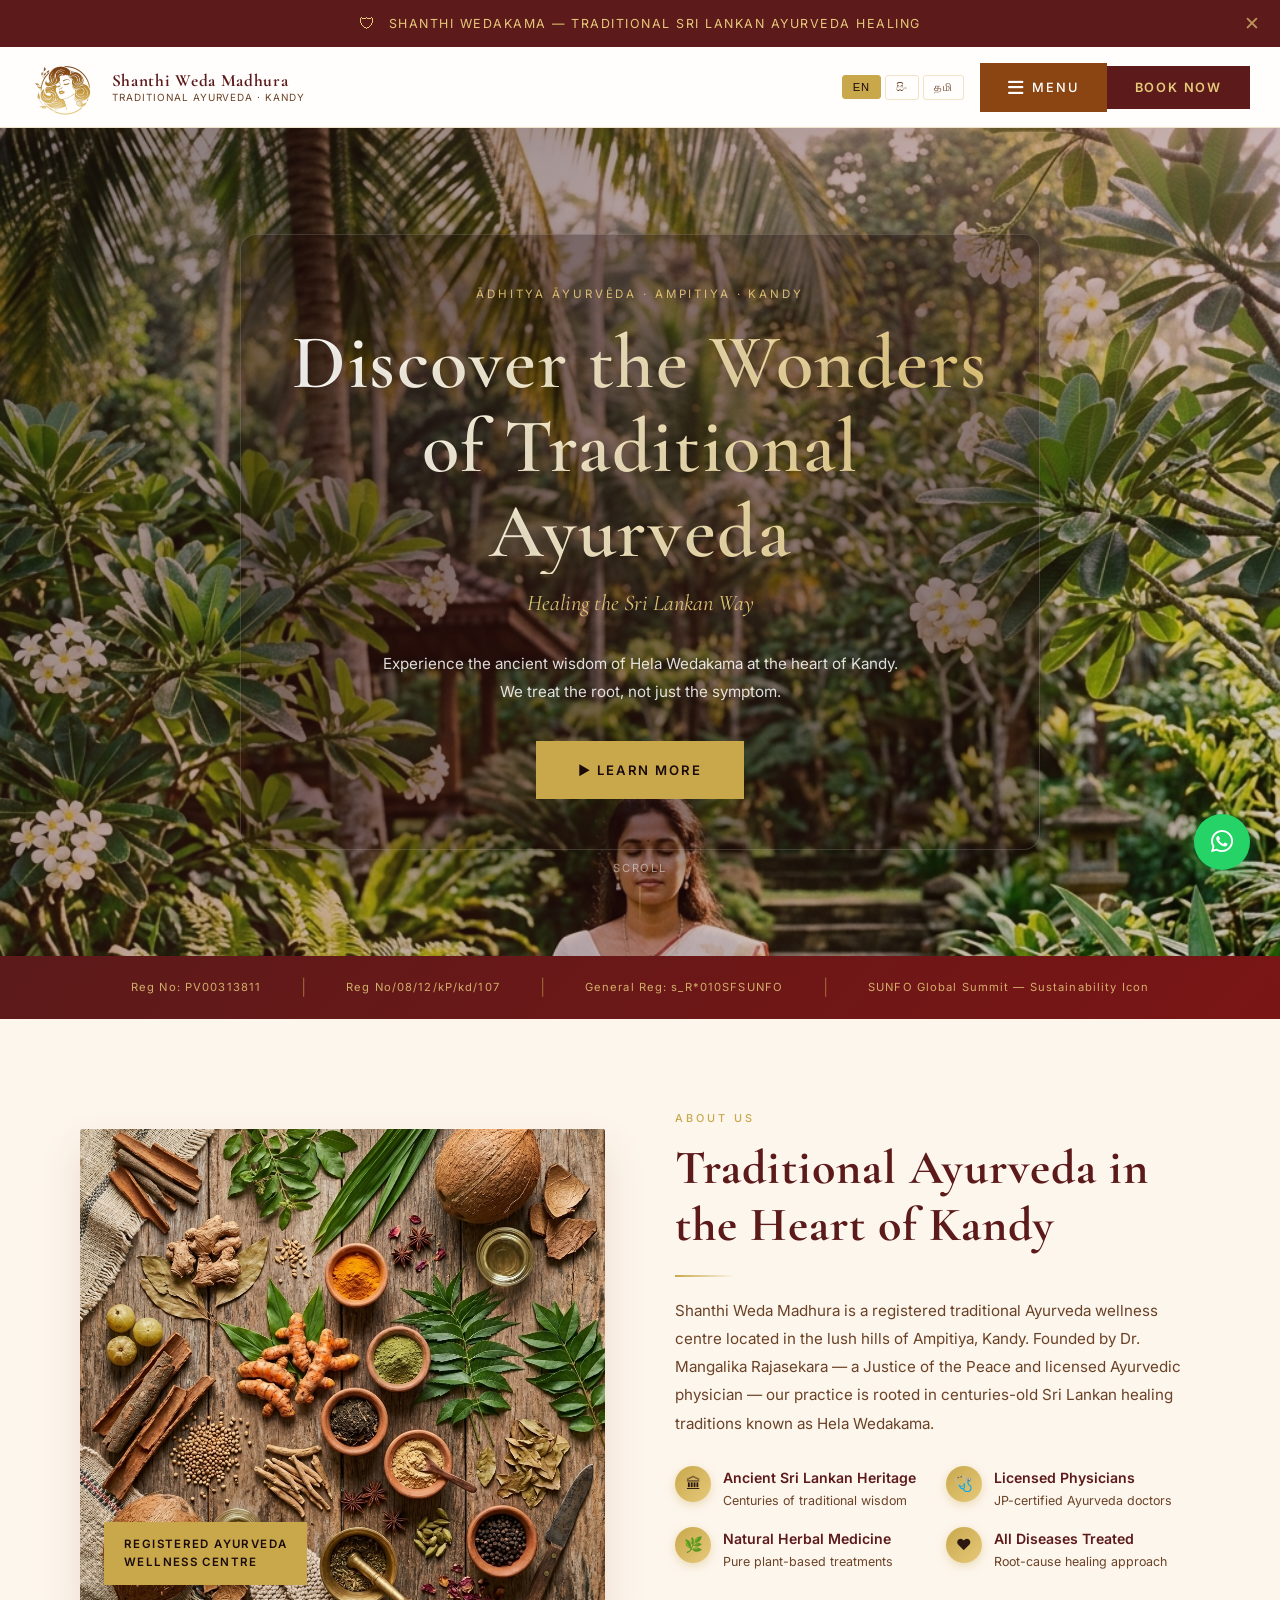
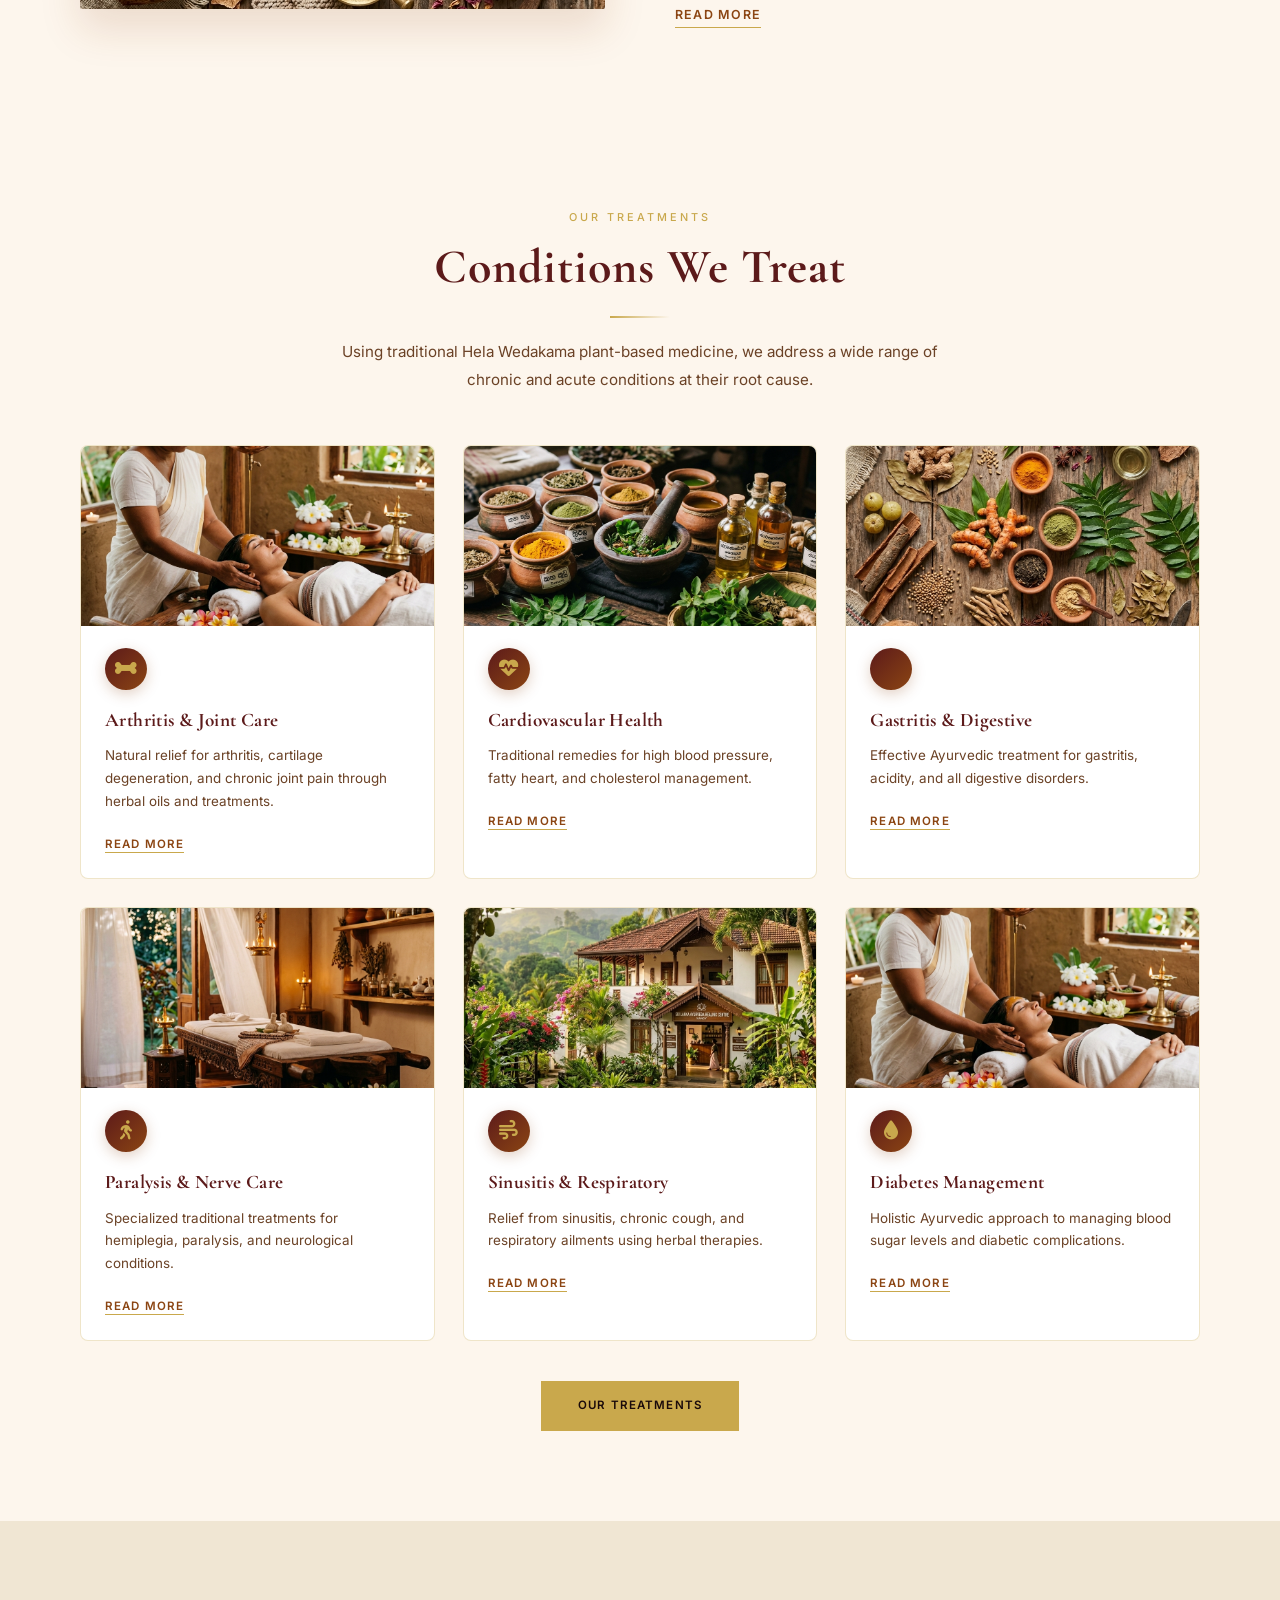
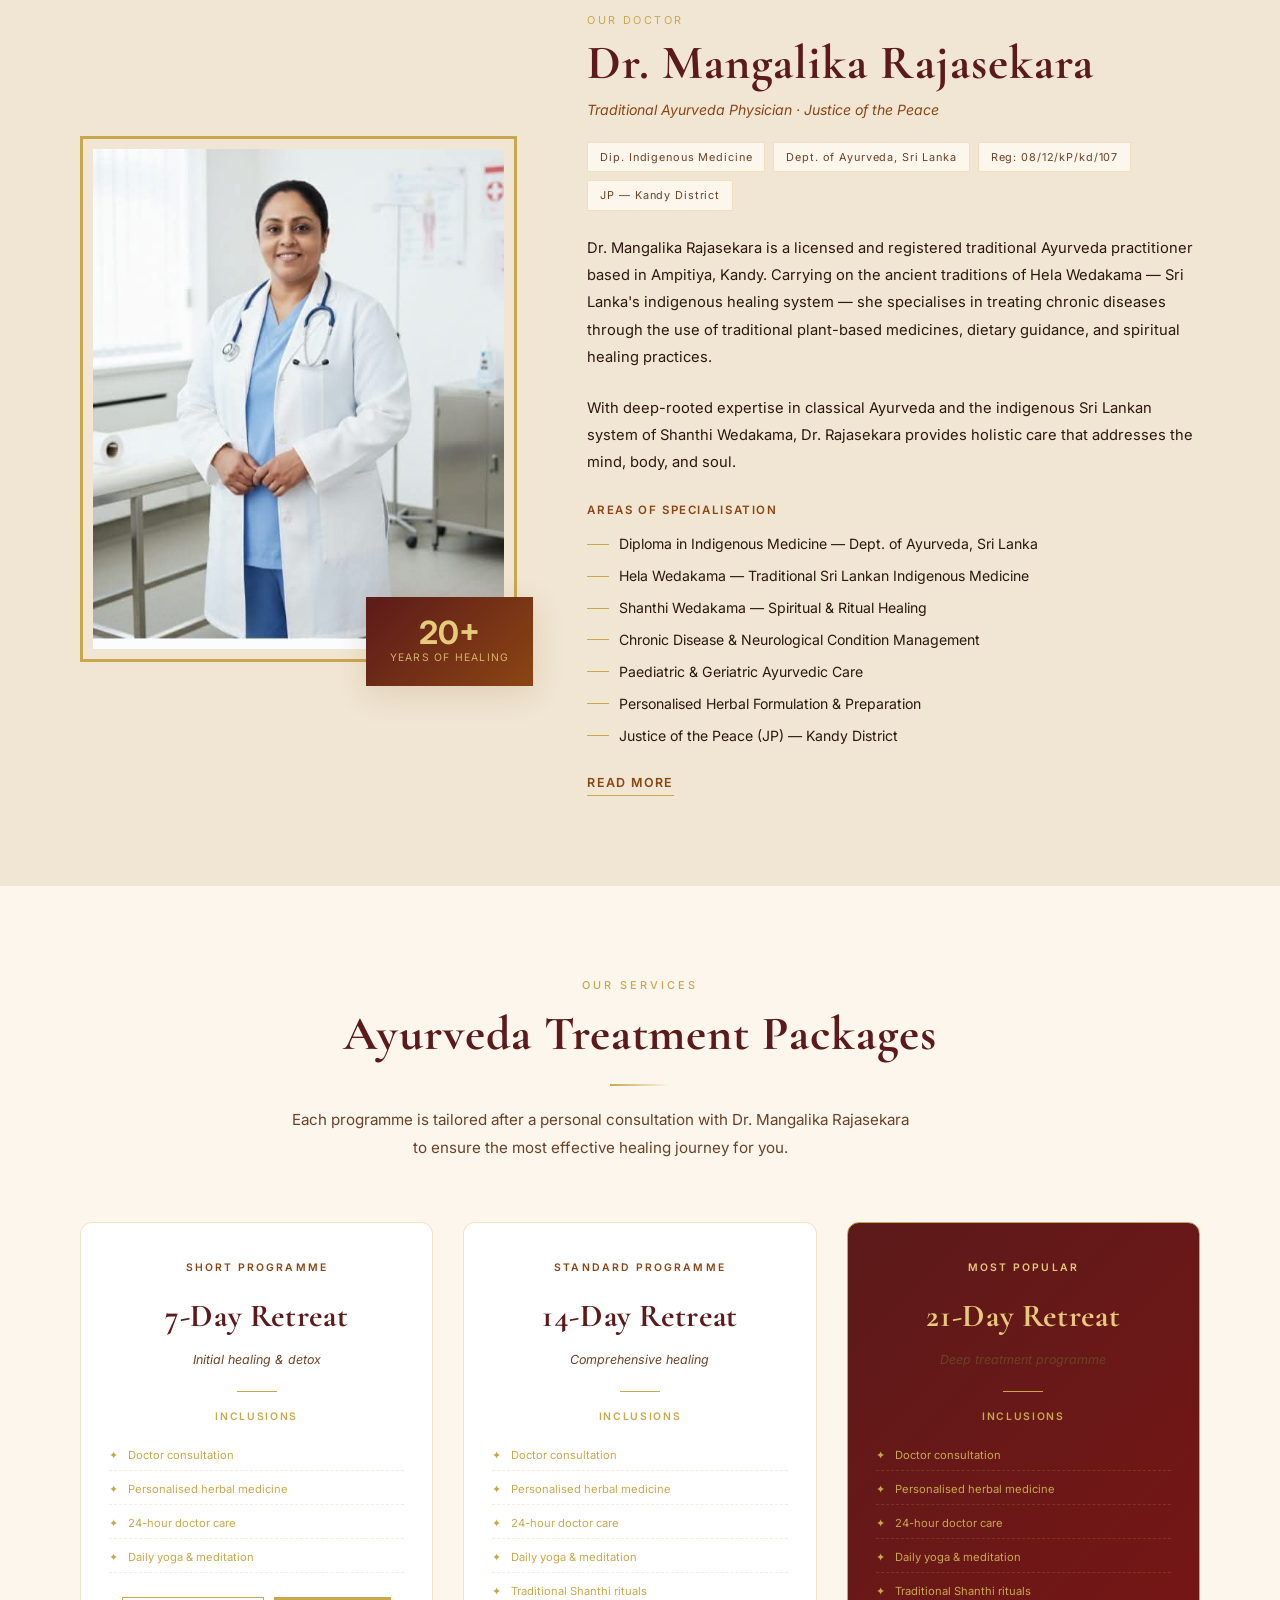
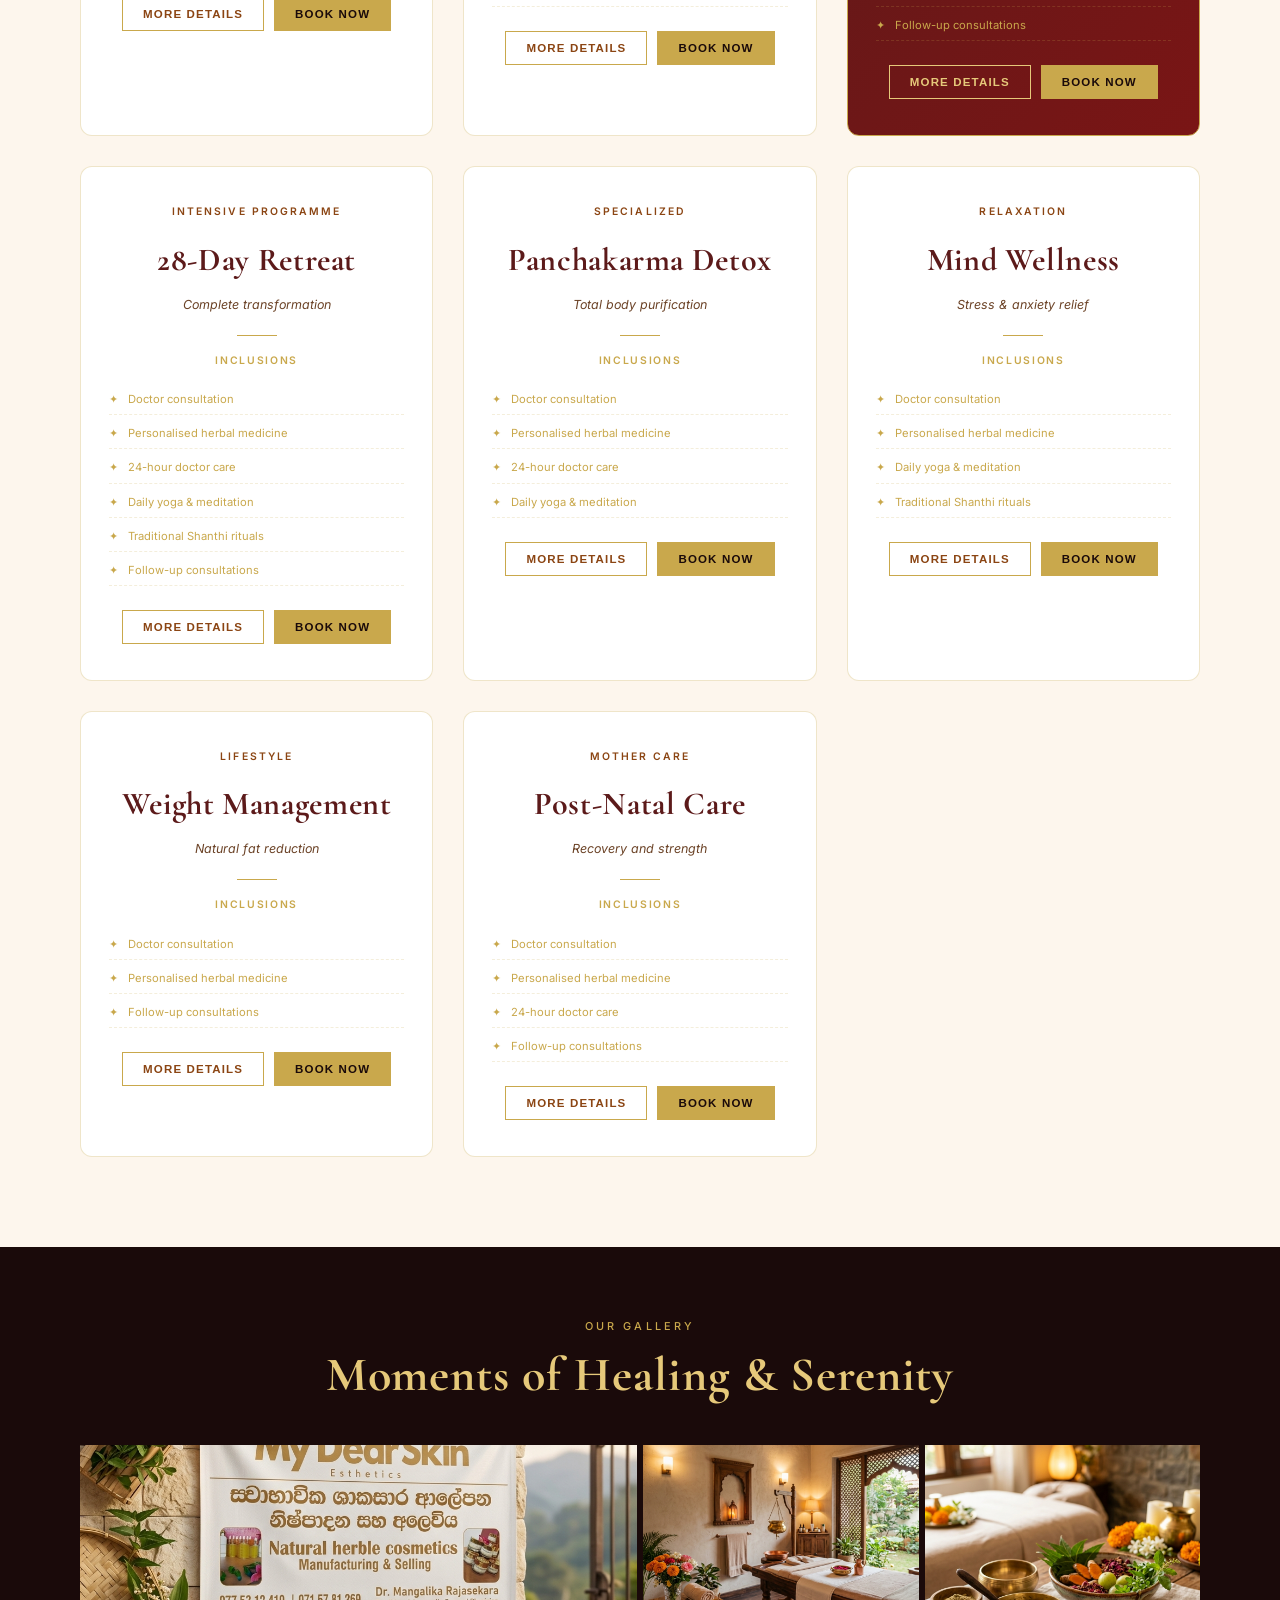
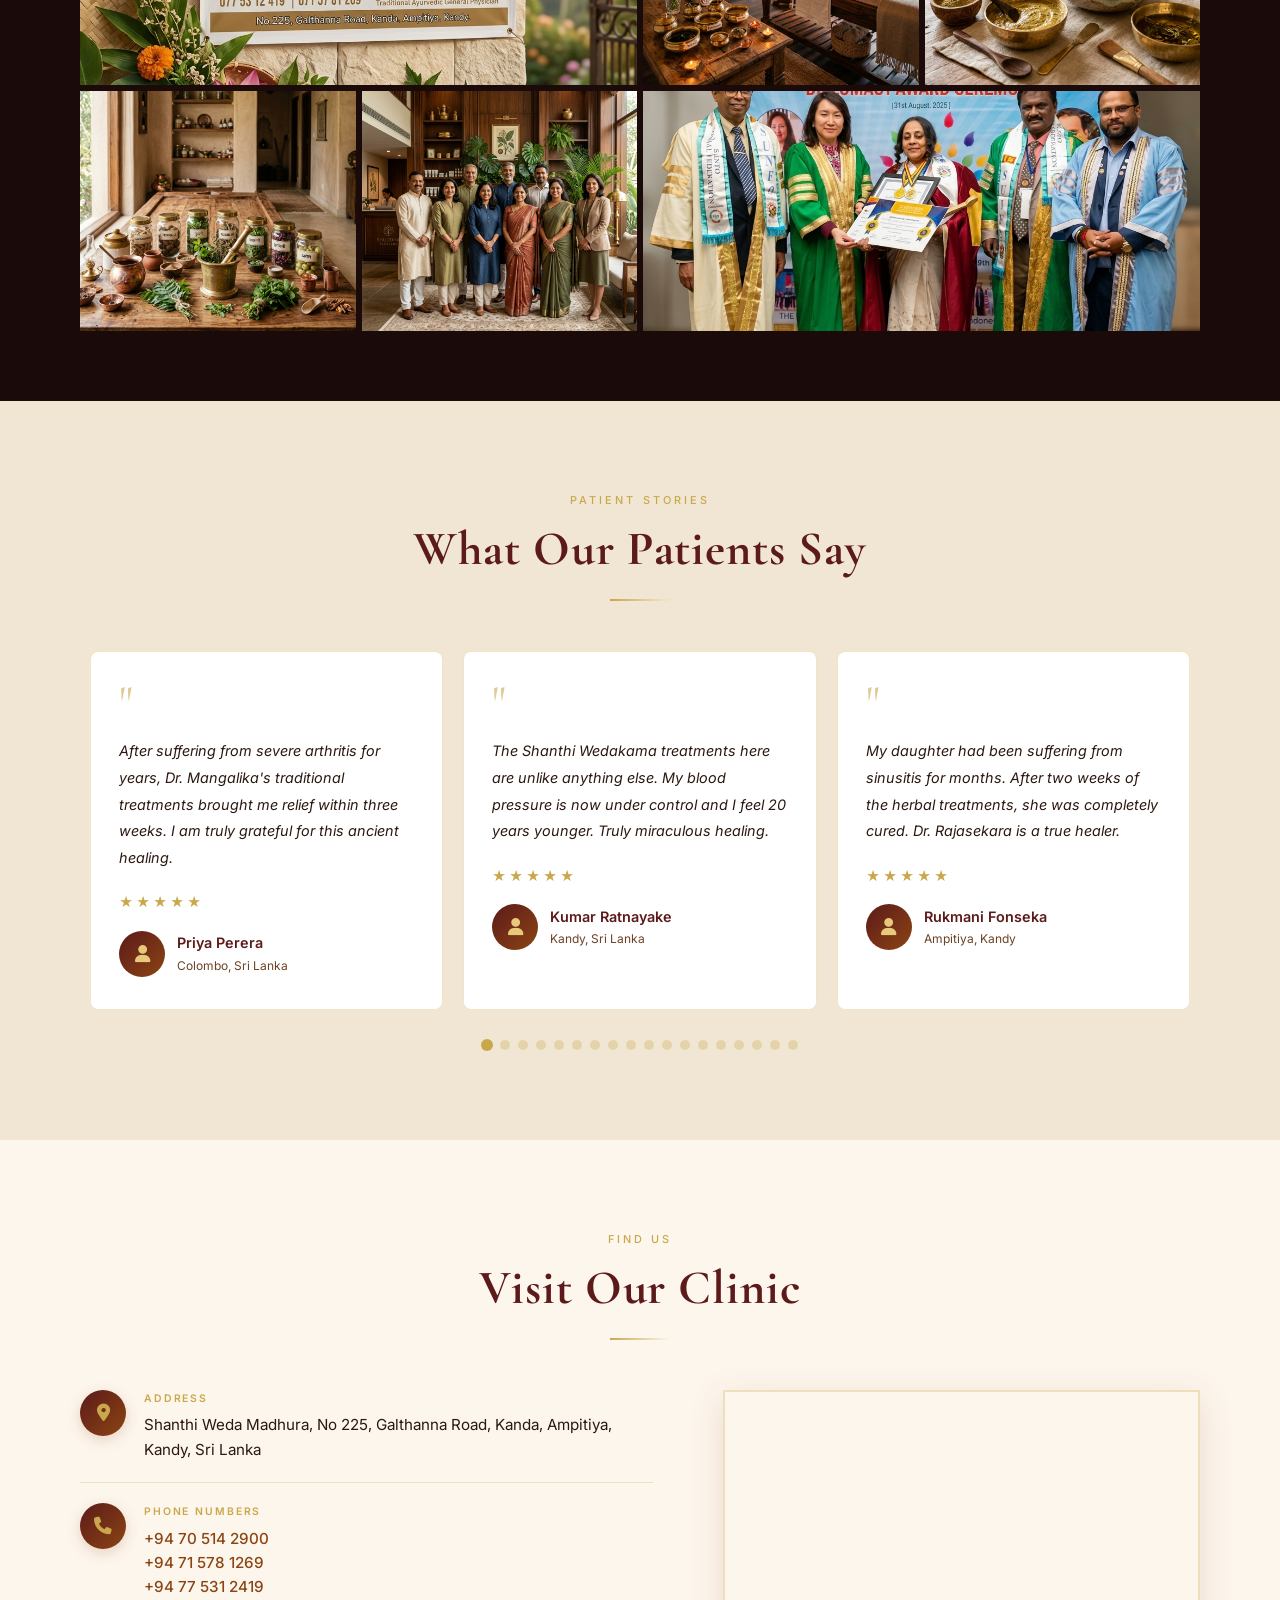
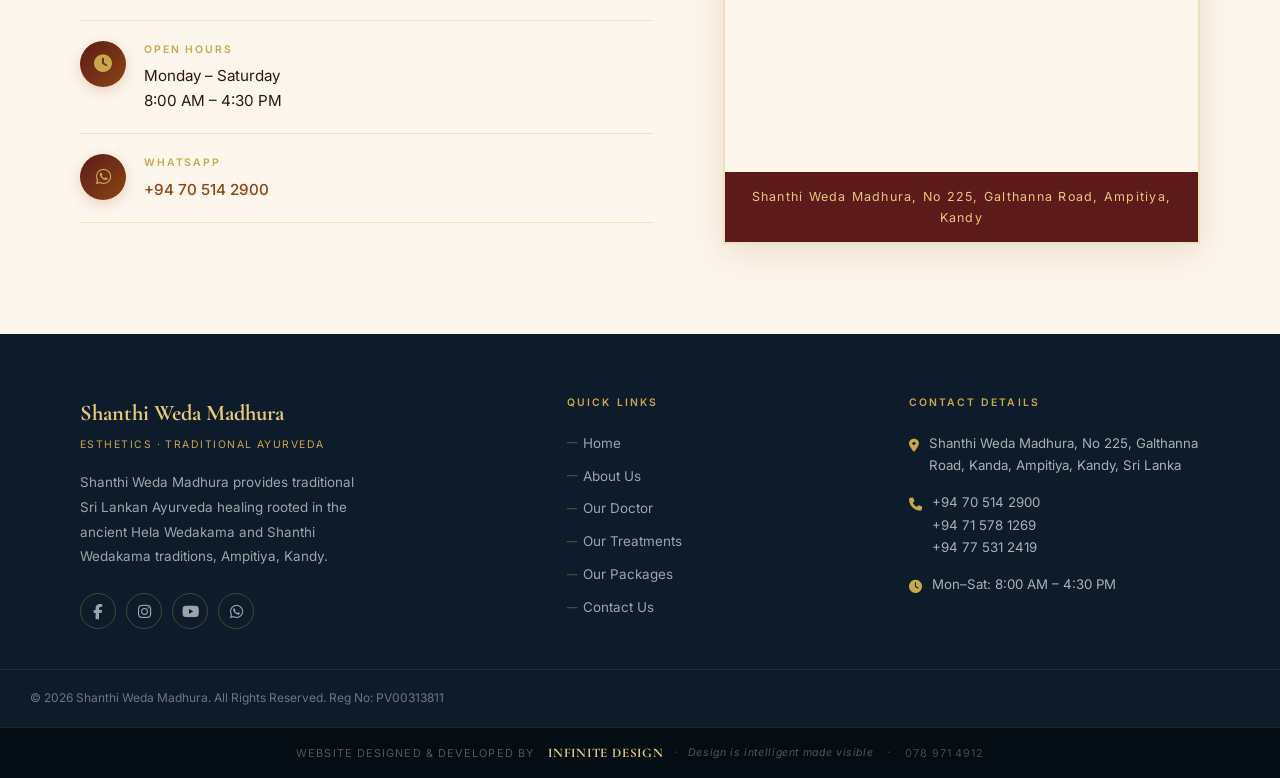
==== commit f26d5ccb: "up" ====
--- a/index.html
+++ b/index.html
@@ -1,12 +1,12 @@
-<!DOCTYPE html>
+﻿<!DOCTYPE html>
 <html lang="en">
 <head>
   <meta charset="UTF-8">
   <meta name="viewport" content="width=device-width, initial-scale=1.0, viewport-fit=cover">
-  <title>My Dear Skin (Pvt) Ltd — Traditional Ayurveda | Ampitiya, Kandy</title>
-  <meta name="description" content="My Dear Skin (Pvt) Ltd — Traditional Ayurveda and Hela Wedakama healing centre in Ampitiya, Kandy, Sri Lanka. Dr. Mangalika Rajasekara — registered Ayurvedic physician.">
+  <title>Shanthi Weda Madhura — Traditional Ayurveda | Ampitiya, Kandy</title>
+  <meta name="description" content="Shanthi Weda Madhura — Traditional Ayurveda and Hela Wedakama healing centre in Ampitiya, Kandy, Sri Lanka. Dr. Mangalika Rajasekara — registered Ayurvedic physician.">
   <meta name="keywords" content="Ayurveda Kandy, Hela Wedakama, Shanthi Wedakama, Traditional Medicine Sri Lanka, Dr Mangalika Rajasekara, Ampitiya Ayurveda">
-  <meta property="og:title" content="My Dear Skin (Pvt) Ltd — Traditional Ayurveda Kandy">
+  <meta property="og:title" content="Shanthi Weda Madhura — Traditional Ayurveda Kandy">
   <meta property="og:description" content="Experience centuries-old Sri Lankan Ayurveda healing in Ampitiya, Kandy.">
   <meta property="og:type" content="website">
   <link rel="icon" type="image/png" href="images/logo.png">
@@ -31,9 +31,9 @@
 ════════════════════════════════════════════ -->
 <header id="site-header">
   <a href="index.html" class="logo-wrap">
-    <img src="images/logo.png" alt="My Dear Skin Logo" class="main-logo">
+    <img src="images/logo.png" alt="Shanthi Weda Madhura Logo" class="main-logo">
     <div class="logo-text-wrap">
-      <div class="logo-name">My Dear Skin (Pvt) Ltd</div>
+      <div class="logo-name">Shanthi Weda Madhura</div>
       <div class="logo-sub">Traditional Ayurveda · Kandy</div>
     </div>
   </a>
@@ -59,7 +59,7 @@
   <div id="nav-backdrop"></div>
   <nav id="nav-panel">
     <div class="nav-header">
-      <span class="nav-logo-text">My Dear Skin (Pvt) Ltd</span>
+      <span class="nav-logo-text">Shanthi Weda Madhura</span>
       <button id="close-nav" aria-label="Close navigation">✕</button>
     </div>
     <div class="nav-search">
@@ -128,7 +128,7 @@
         <p class="section-eyebrow" data-i18n="about-eyebrow">About Us</p>
         <h2 class="section-title" data-i18n="about-title">Traditional Hela Wedakama in the Heart of Kandy</h2>
         <div class="divider left"></div>
-        <p class="section-desc" data-i18n="about-desc">My Dear Skin (Pvt) Ltd is a government-registered traditional Ayurveda and Hela Wedakama wellness centre nestled in the serene hills of Ampitiya, Kandy. Founded and led by Dr. Mangalika Rajasekara, we practise the ancient Sri Lankan healing system of <strong>Hela Wedakama</strong> — an indigenous tradition that has cured patients across Sri Lanka for generations. We treat the root cause, not just the symptoms, using 100% natural plant-based herbal medicines prepared on-site.</p>
+        <p class="section-desc" data-i18n="about-desc">Shanthi Weda Madhura is a government-registered traditional Ayurveda and Hela Wedakama wellness centre nestled in the serene hills of Ampitiya, Kandy. Founded and led by Dr. Mangalika Rajasekara, we practise the ancient Sri Lankan healing system of <strong>Hela Wedakama</strong> — an indigenous tradition that has cured patients across Sri Lanka for generations. We treat the root cause, not just the symptoms, using 100% natural plant-based herbal medicines prepared on-site.</p>
 
         <div class="about-highlights">
           <div class="highlight-item reveal reveal-delay-1">
@@ -499,7 +499,7 @@
     </div>
     <div class="gallery-grid">
       <div class="gal-item span2 reveal">
-        <img src="images/clinic_signboard_enhanced.png" alt="My Dear Skin clinic signboard — Ampitiya, Kandy">
+        <img src="images/clinic_signboard_enhanced.png" alt="Shanthi Weda Madhura clinic signboard — Ampitiya, Kandy">
         <div class="gal-overlay"><span class="gal-overlay-icon"><i class="fa-solid fa-expand"></i></span></div>
       </div>
       <div class="gal-item reveal reveal-delay-1">
@@ -515,7 +515,7 @@
         <div class="gal-overlay"><span class="gal-overlay-icon"><i class="fa-solid fa-expand"></i></span></div>
       </div>
       <div class="gal-item reveal reveal-delay-2">
-        <img src="images/team_photo.png" alt="My Dear Skin medical team">
+        <img src="images/team_photo.png" alt="Shanthi Weda Madhura medical team">
         <div class="gal-overlay"><span class="gal-overlay-icon"><i class="fa-solid fa-expand"></i></span></div>
       </div>
       <div class="gal-item span2 reveal reveal-delay-3">
@@ -563,7 +563,7 @@
           <div class="ci-icon"><i class="fa-solid fa-location-dot"></i></div>
           <div>
             <p class="ci-label" data-i18n="ci1-label">Address</p>
-            <p class="ci-value" data-i18n="ci1-value">Shanthi Weda Madura, No 225, Galthanna Road, Kanda, Ampitiya, Kandy, Sri Lanka</p>
+            <p class="ci-value" data-i18n="ci1-value">Shanthi Weda Madhura, No 225, Galthanna Road, Kanda, Ampitiya, Kandy, Sri Lanka</p>
           </div>
         </div>
         <div class="contact-item reveal reveal-delay-1">
@@ -594,10 +594,10 @@
       </div>
       <div class="map-wrap reveal reveal-delay-2">
         <iframe
-          src="https://maps.google.com/maps?q=No%20225,%20Galthanna%20Road,%20Ampitiya,%20Kandy&t=&z=15&ie=UTF8&iwloc=&output=embed"
+          src="https://maps.google.com/maps?q=7.26518831,80.65820623&t=&z=17&ie=UTF8&iwloc=&output=embed"
           allowfullscreen loading="lazy"
-          title="My Dear Skin Clinic Location"></iframe>
-        <div class="map-label" data-i18n="map-label">Shanthi Weda Madura, No 225, Galthanna Road, Ampitiya, Kandy</div>
+          title="Shanthi Weda Madhura Clinic Location"></iframe>
+        <div class="map-label" data-i18n="map-label">Shanthi Weda Madhura, No 225, Galthanna Road, Ampitiya, Kandy</div>
       </div>
     </div>
   </div>
@@ -609,9 +609,9 @@
 <footer id="site-footer">
   <div class="footer-top">
     <div class="footer-brand">
-      <div class="footer-logo-name">My Dear Skin (Pvt) Ltd</div>
+      <div class="footer-logo-name">Shanthi Weda Madhura</div>
       <div class="footer-logo-sub">esthetics · Traditional Ayurveda</div>
-      <p data-i18n="footer-desc">My Dear Skin (Pvt) Ltd provides traditional Sri Lankan Ayurveda healing rooted in the ancient Hela Wedakama and Shanthi Wedakama traditions, Ampitiya, Kandy.</p>
+      <p data-i18n="footer-desc">Shanthi Weda Madhura provides traditional Sri Lankan Ayurveda healing rooted in the ancient Hela Wedakama and Shanthi Wedakama traditions, Ampitiya, Kandy.</p>
       <div class="footer-social">
         <a href="#" class="soc-btn" aria-label="Facebook"><i class="fa-brands fa-facebook-f"></i></a>
         <a href="#" class="soc-btn" aria-label="Instagram"><i class="fa-brands fa-instagram"></i></a>
@@ -636,7 +636,7 @@
       <p class="footer-col-title" data-i18n="footer-contact-title">Contact Details</p>
       <div class="footer-contact-item">
         <span class="fci-icon"><i class="fa-solid fa-location-dot"></i></span>
-        <span data-i18n="ci1-value">Shanthi Weda Madura, No 225, Galthanna Road, Kanda, Ampitiya, Kandy, Sri Lanka</span>
+        <span data-i18n="ci1-value">Shanthi Weda Madhura, No 225, Galthanna Road, Kanda, Ampitiya, Kandy, Sri Lanka</span>
       </div>
       <div class="footer-contact-item">
         <span class="fci-icon"><i class="fa-solid fa-phone"></i></span>
@@ -650,7 +650,7 @@
   </div>
 
   <div class="footer-bottom">
-    <span data-i18n="footer-copy">© 2026 My Dear Skin (Pvt) Ltd. All Rights Reserved. Reg No: PV00313811</span>
+    <span data-i18n="footer-copy">© 2026 Shanthi Weda Madhura. All Rights Reserved. Reg No: PV00313811</span>
   </div>
 </footer>
 
@@ -676,3 +676,4 @@
 </html>
 
 
+
--- a/css/style.css
+++ b/css/style.css
@@ -1,5 +1,5 @@
 /* =============================================
-   MY DEAR SKIN (PVT) LTD — AYURVEDA WEBSITE
+   SHANTHI WEDA MADHURA (PVT) LTD — AYURVEDA WEBSITE
    Main Stylesheet
    ============================================= */
 
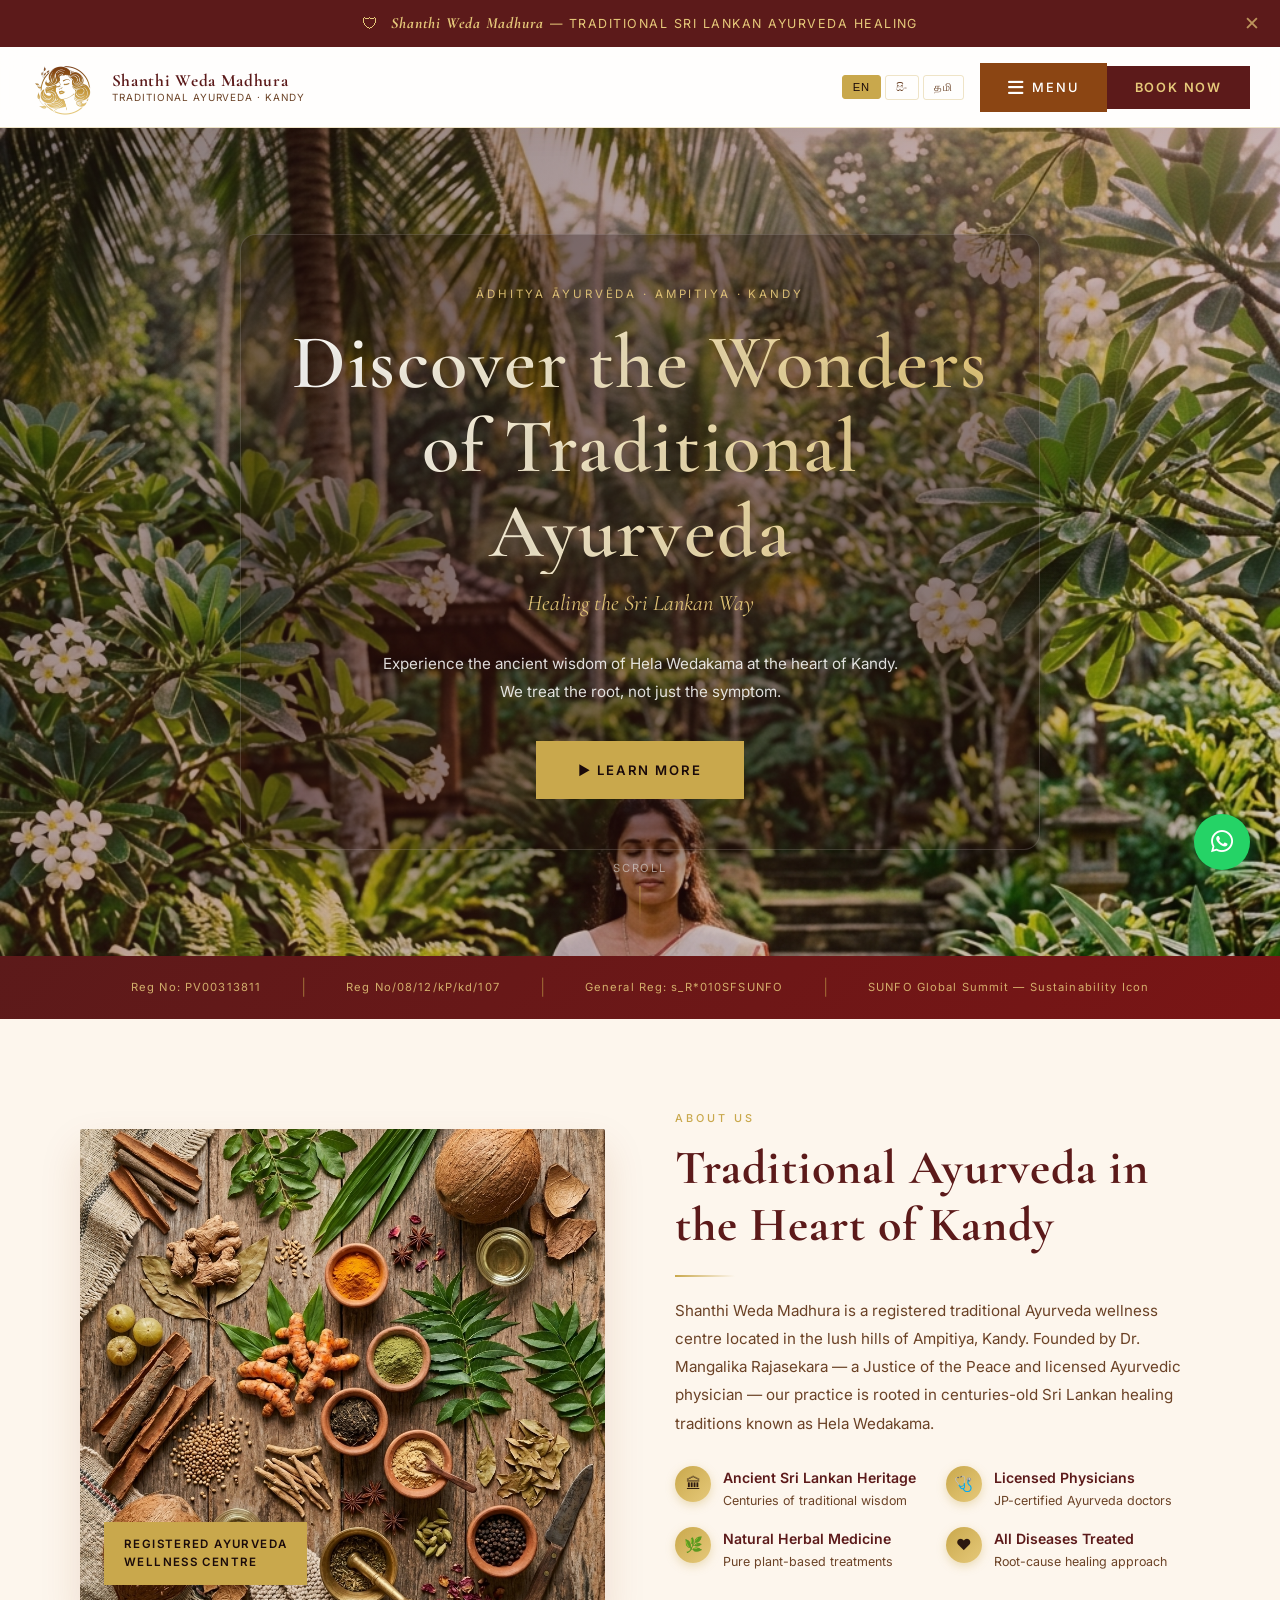
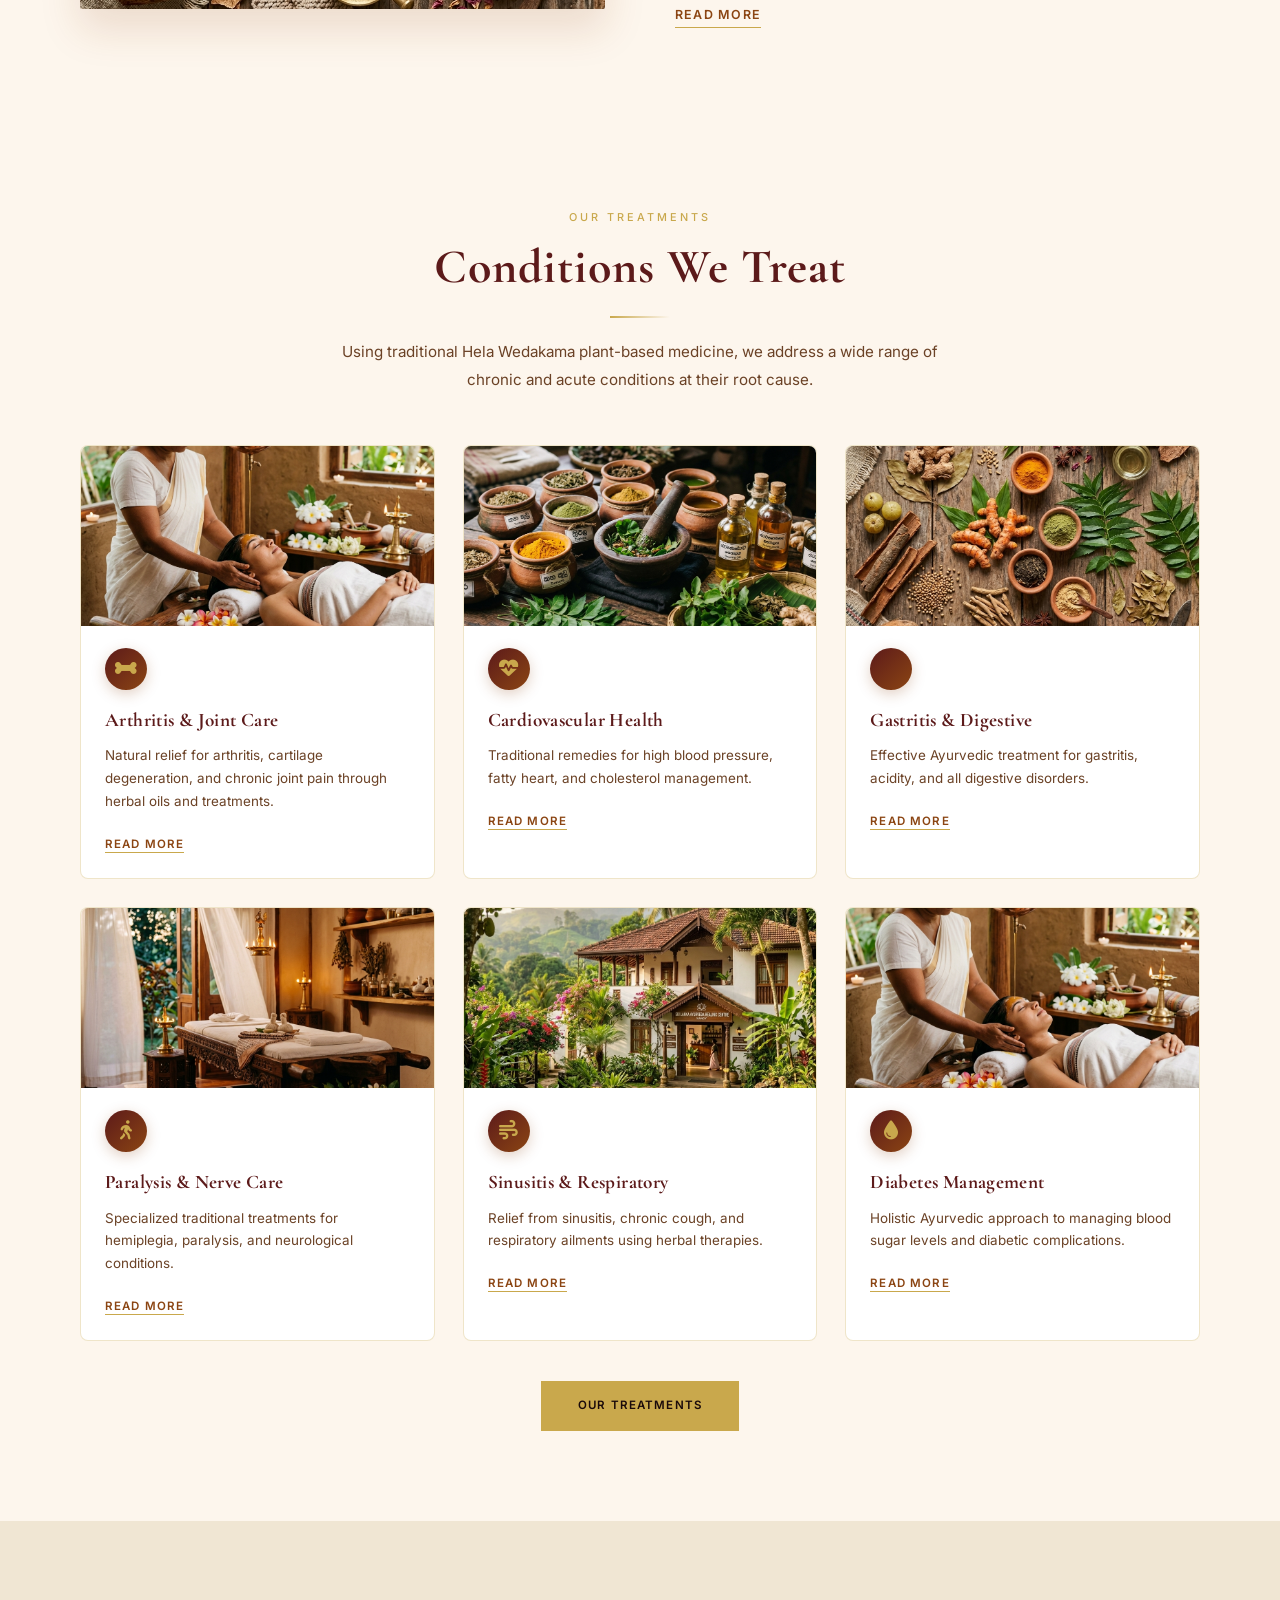
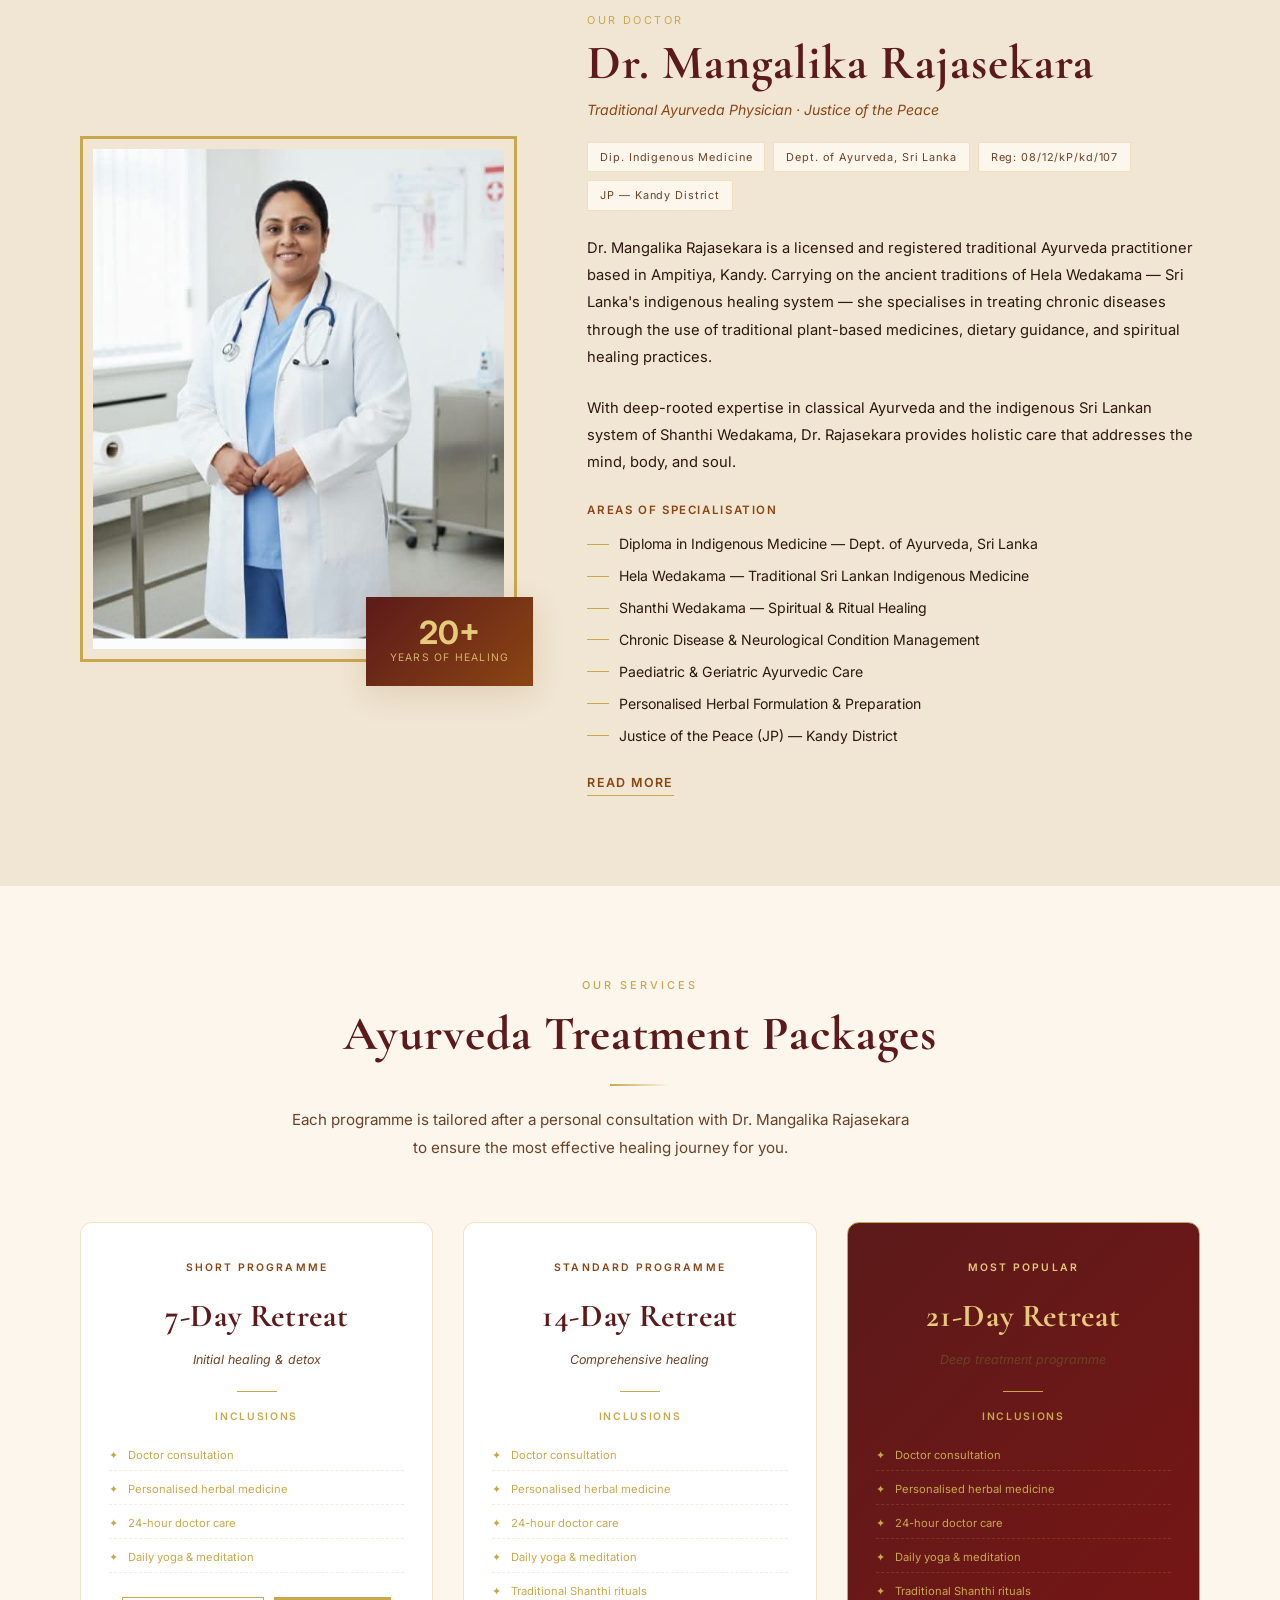
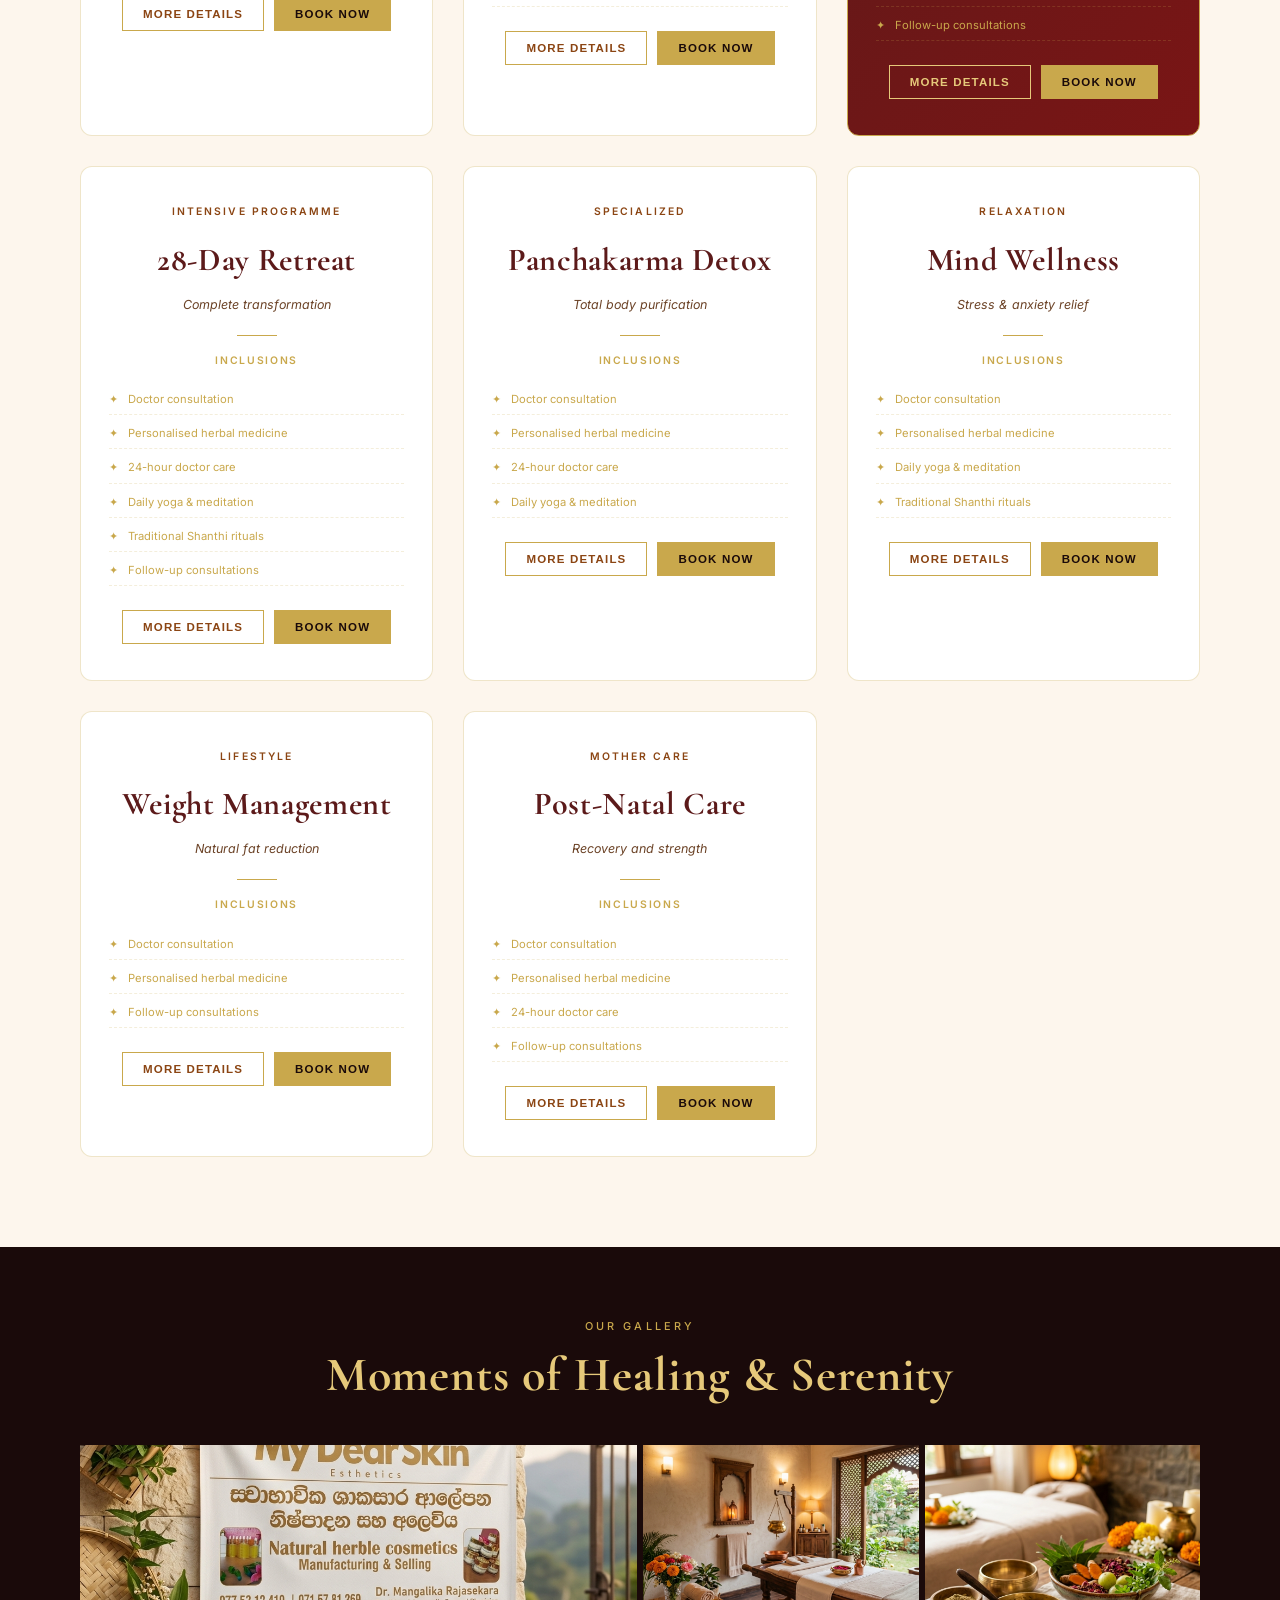
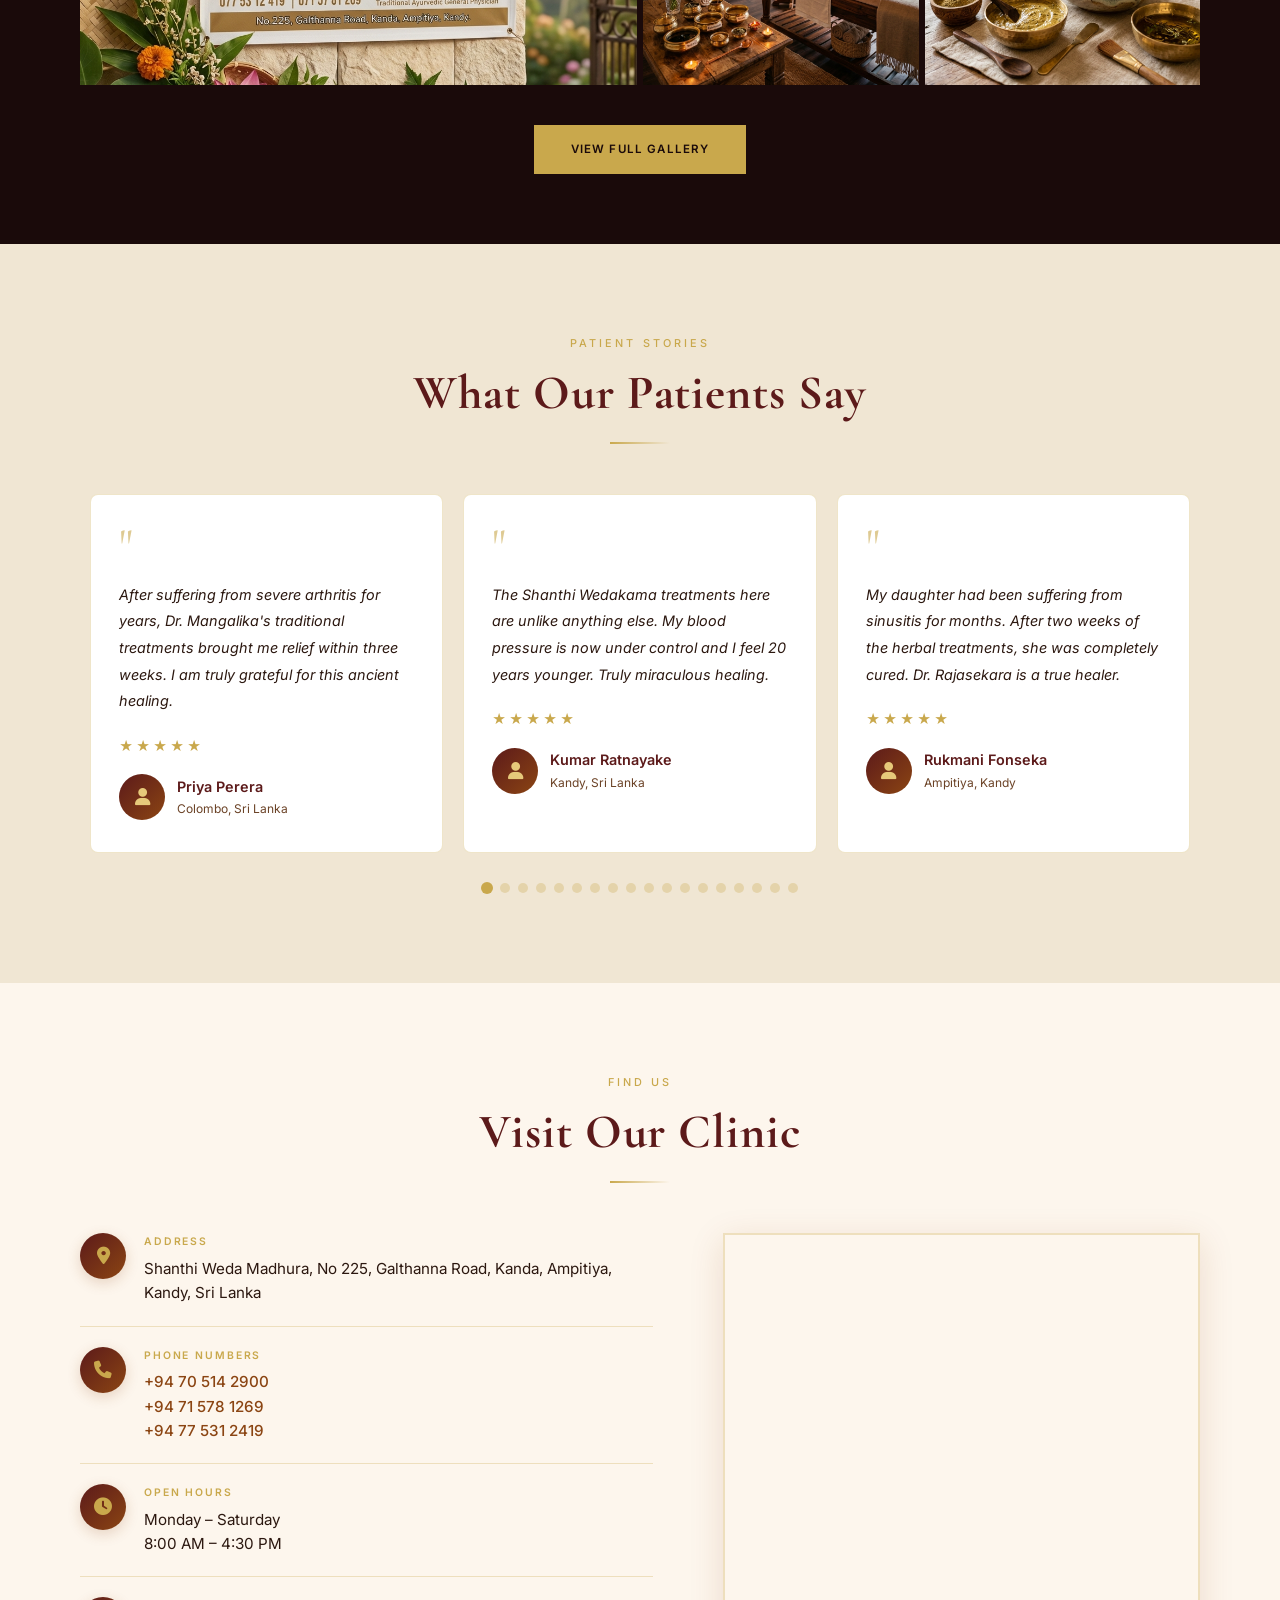
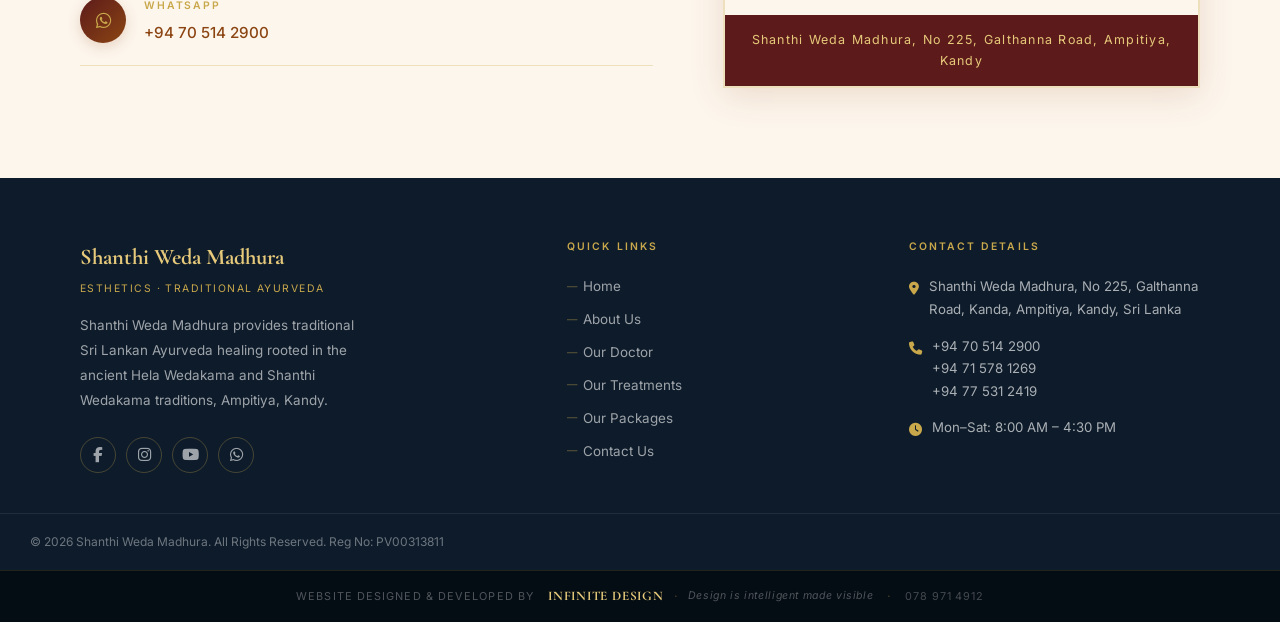
==== commit 7797345c: "up" ====
--- a/index.html
+++ b/index.html
@@ -1,4 +1,4 @@
-﻿<!DOCTYPE html>
+<!DOCTYPE html>
 <html lang="en">
 <head>
   <meta charset="UTF-8">
@@ -22,7 +22,7 @@
 ════════════════════════════════════════════ -->
 <div id="announcement-banner">
   <span class="banner-icon">🛡</span>
-  <span data-i18n="banner-text">Shanthi Wedakama — Traditional Sri Lankan Ayurveda Healing</span>
+  <span data-i18n="banner-text"><span class="creative-font">Shanthi Weda Madhura</span> — Traditional Sri Lankan Ayurveda Healing</span>
   <button id="close-banner" aria-label="Close">✕</button>
 </div>
 
@@ -510,18 +510,9 @@
         <img src="images/gallery_treatment2.png" alt="Community health camp treatment">
         <div class="gal-overlay"><span class="gal-overlay-icon"><i class="fa-solid fa-expand"></i></span></div>
       </div>
-      <div class="gal-item reveal reveal-delay-1">
-        <img src="images/gallery_treatment3.png" alt="Dr. Mangalika and the team at work">
-        <div class="gal-overlay"><span class="gal-overlay-icon"><i class="fa-solid fa-expand"></i></span></div>
-      </div>
-      <div class="gal-item reveal reveal-delay-2">
-        <img src="images/team_photo.png" alt="Shanthi Weda Madhura medical team">
-        <div class="gal-overlay"><span class="gal-overlay-icon"><i class="fa-solid fa-expand"></i></span></div>
-      </div>
-      <div class="gal-item span2 reveal reveal-delay-3">
-        <img src="images/award_sunfo_enhanced.png" alt="SUNFO Global Summit award ceremony">
-        <div class="gal-overlay"><span class="gal-overlay-icon"><i class="fa-solid fa-expand"></i></span></div>
-      </div>
+    </div>
+    <div style="text-align:center;margin-top:40px;">
+      <a href="gallery.html" class="btn-solid" style="display:inline-block;padding:14px 36px;" data-i18n="view-full-gallery">View Full Gallery</a>
     </div>
   </div>
 </section>
--- a/css/style.css
+++ b/css/style.css
@@ -73,6 +73,15 @@
   transition: var(--transition);
 }
 #close-banner:hover { opacity: 1; transform: rotate(90deg); }
+.creative-font {
+  font-family: 'Cormorant Garamond', 'Noto Sans Sinhala', 'Noto Sans Tamil', serif;
+  font-size: 1.25em;
+  font-style: italic;
+  font-weight: 700;
+  letter-spacing: 0.05em;
+  text-transform: capitalize;
+  color: var(--gold-light);
+}
 
 /* =============================================
    HEADER
@@ -762,8 +771,34 @@
 .gallery-grid {
   display: grid;
   grid-template-columns: repeat(4, 1fr);
-  grid-template-rows: 240px 240px;
+  grid-auto-rows: 240px;
   gap: 6px; margin-top: 40px;
+}
+.full-gallery-grid { margin-top: 20px; }
+.public-gallery-filters {
+  display: flex; gap: 10px; justify-content: center; flex-wrap: wrap;
+  margin: 30px 0;
+}
+.pg-filter {
+  background: transparent;
+  border: 1px solid var(--gold);
+  color: var(--gold-light);
+  padding: 8px 16px;
+  border-radius: 20px;
+  font-size: 0.75rem;
+  text-transform: uppercase;
+  letter-spacing: 0.1em;
+  cursor: pointer;
+  transition: var(--transition);
+}
+.pg-filter:hover, .pg-filter.active {
+  background: var(--gold); color: var(--dark);
+}
+.public-gal-item {
+  transition: opacity 0.4s ease, transform 0.4s ease;
+}
+.public-gal-item.hidden {
+  display: none;
 }
 .gal-item { overflow: hidden; cursor: pointer; position: relative; }
 .gal-item img { width: 100%; height: 100%; object-fit: cover; transition: transform 0.7s ease; }
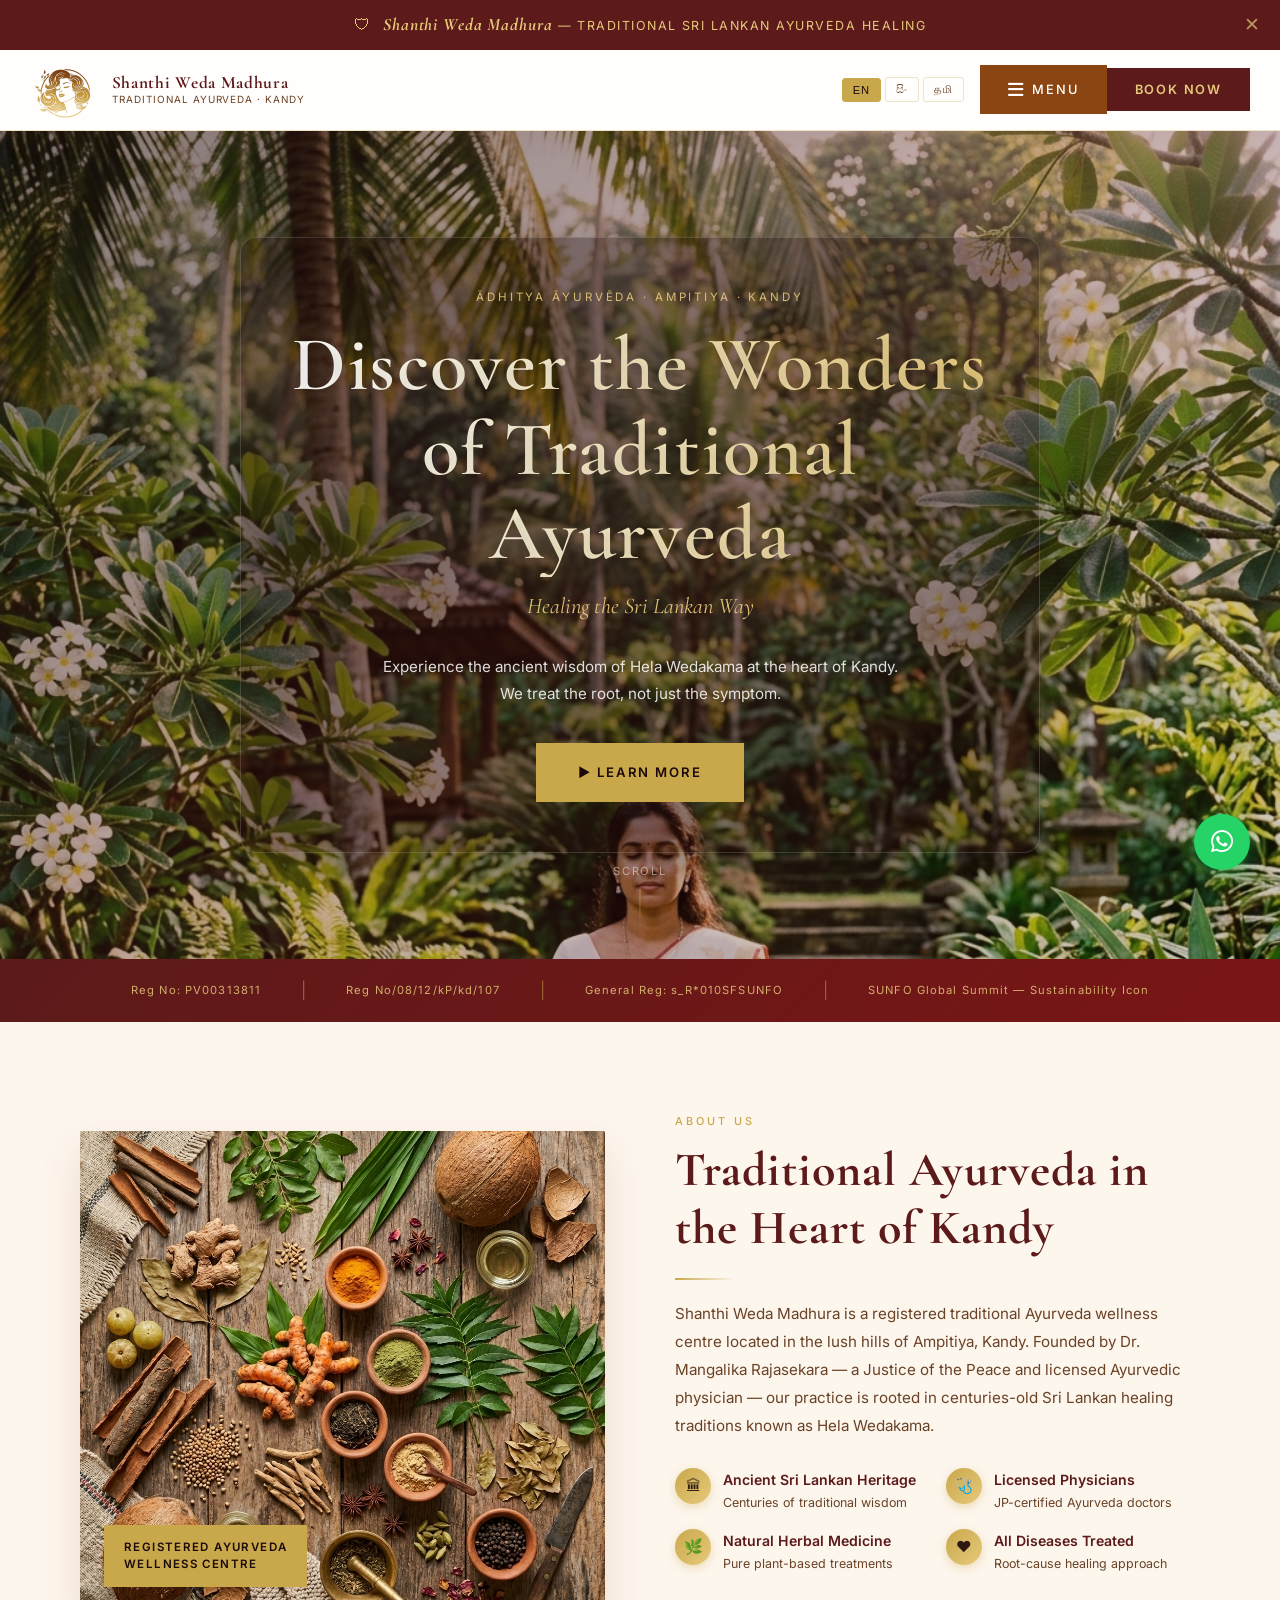
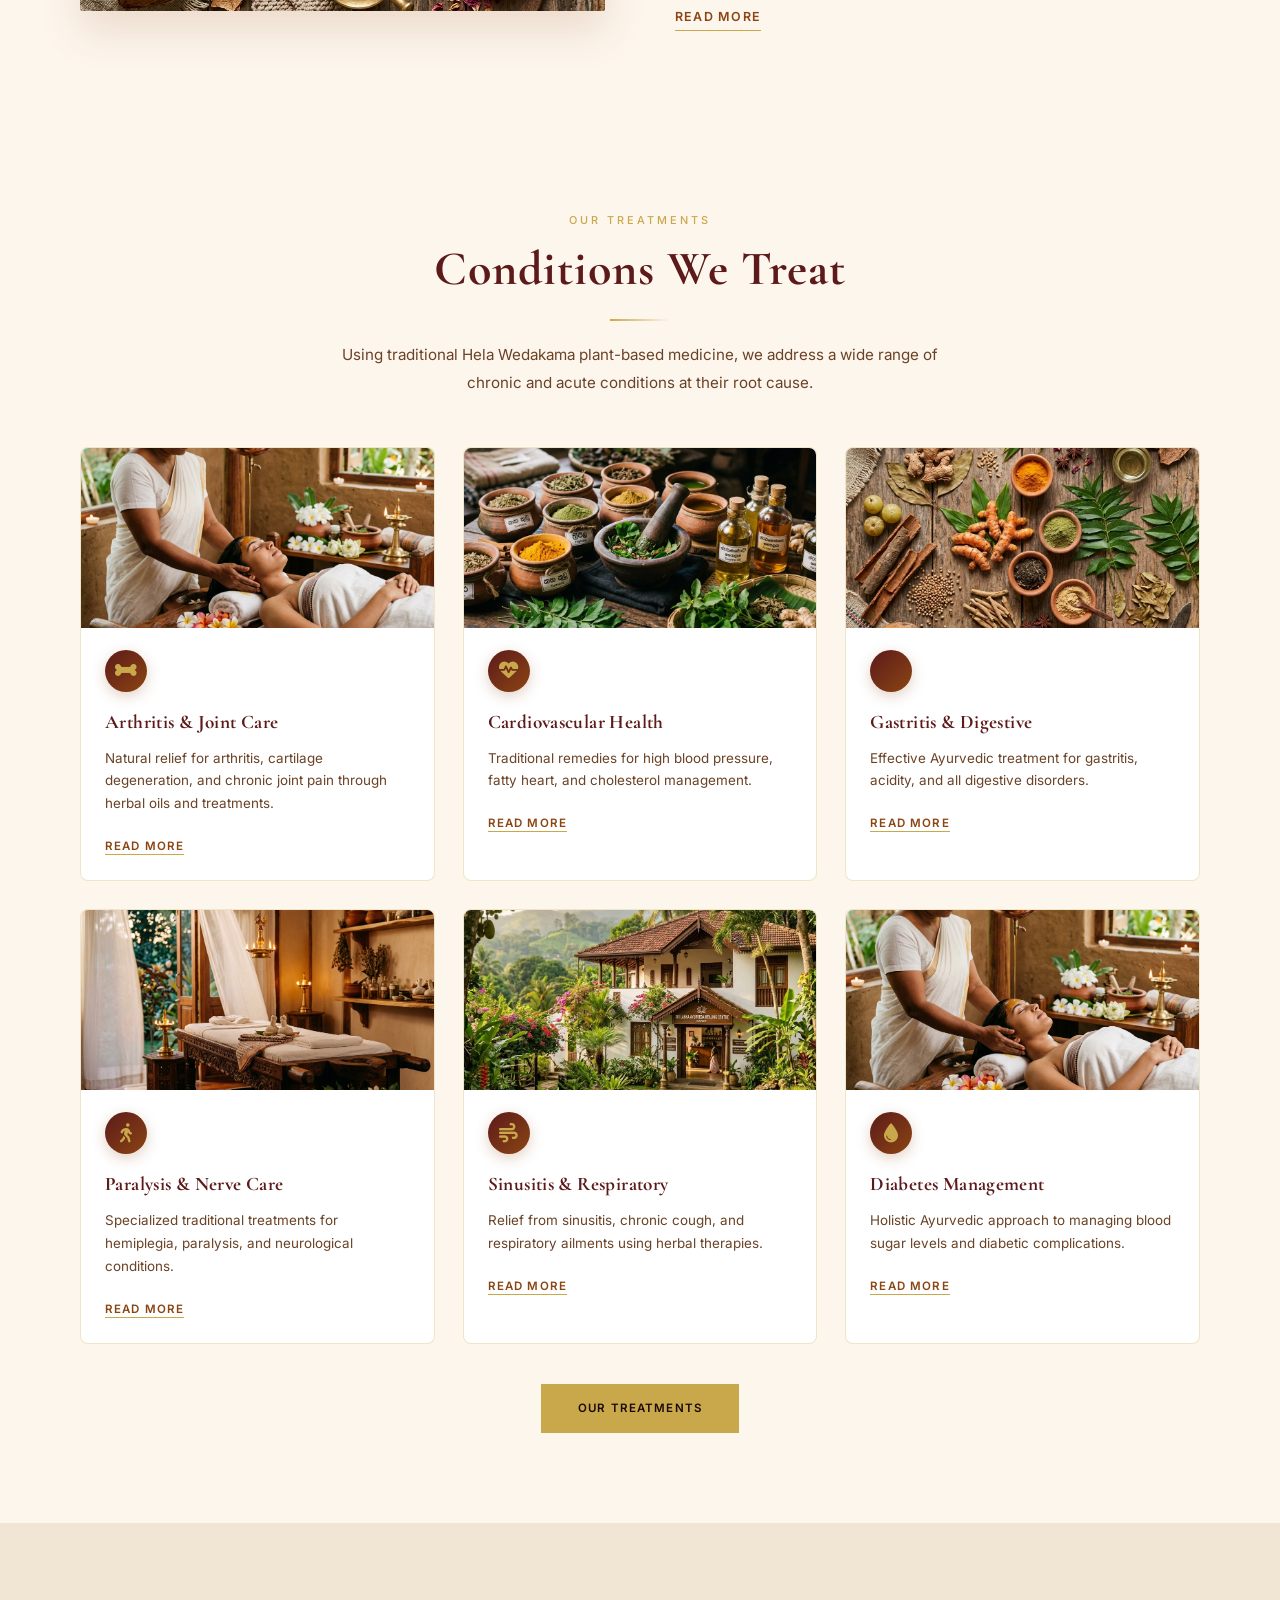
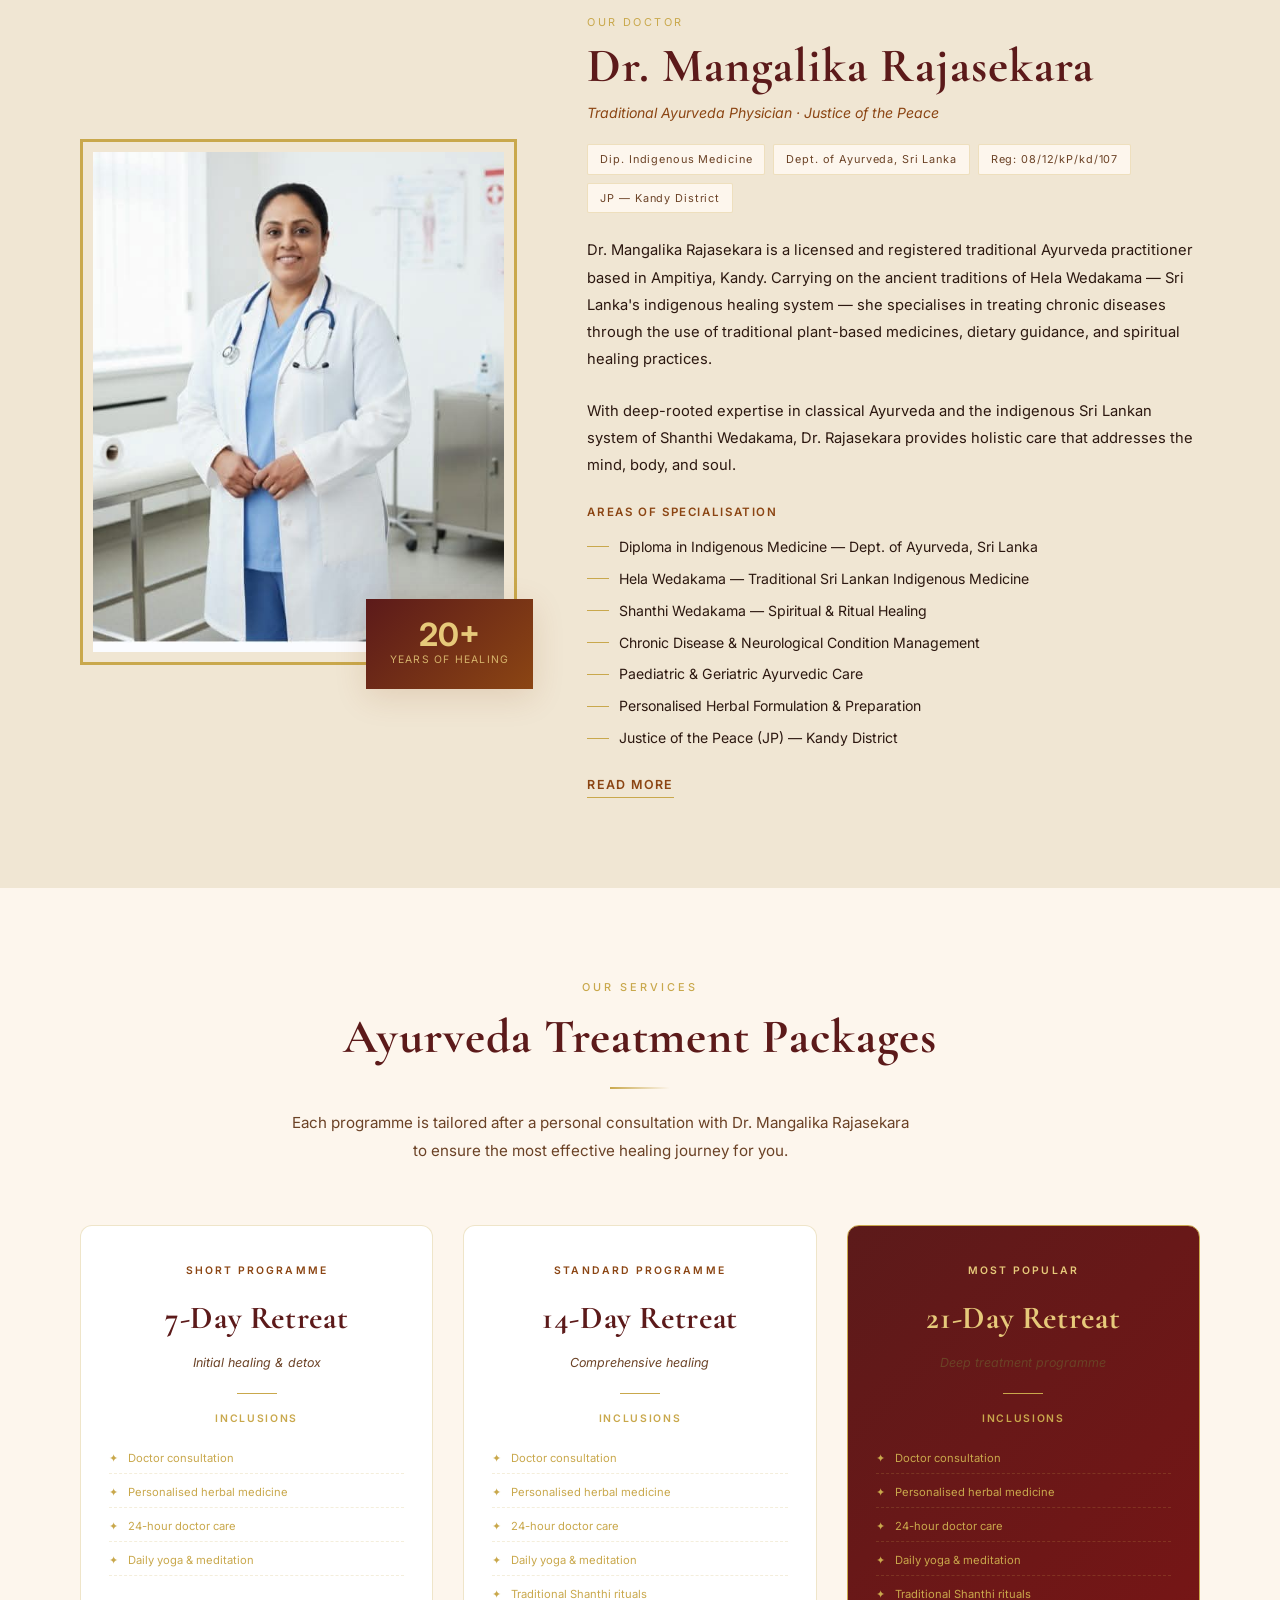
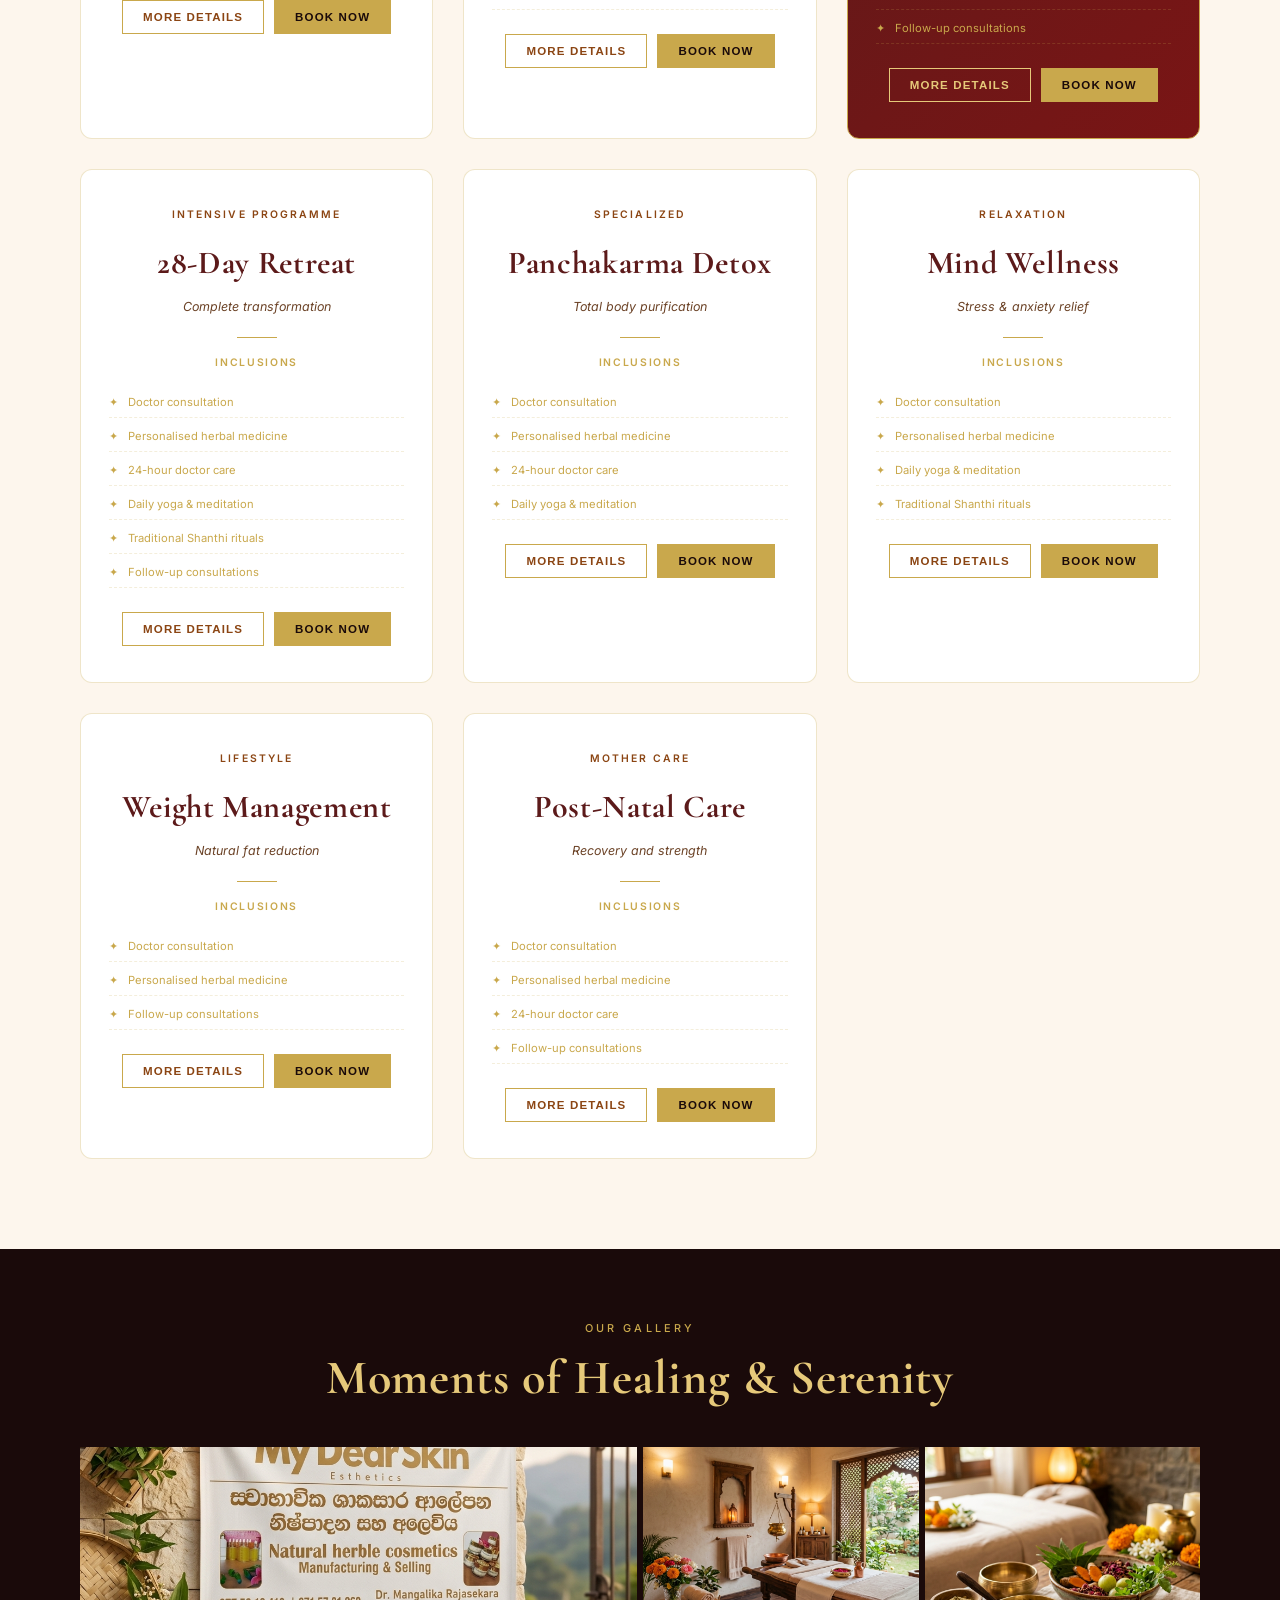
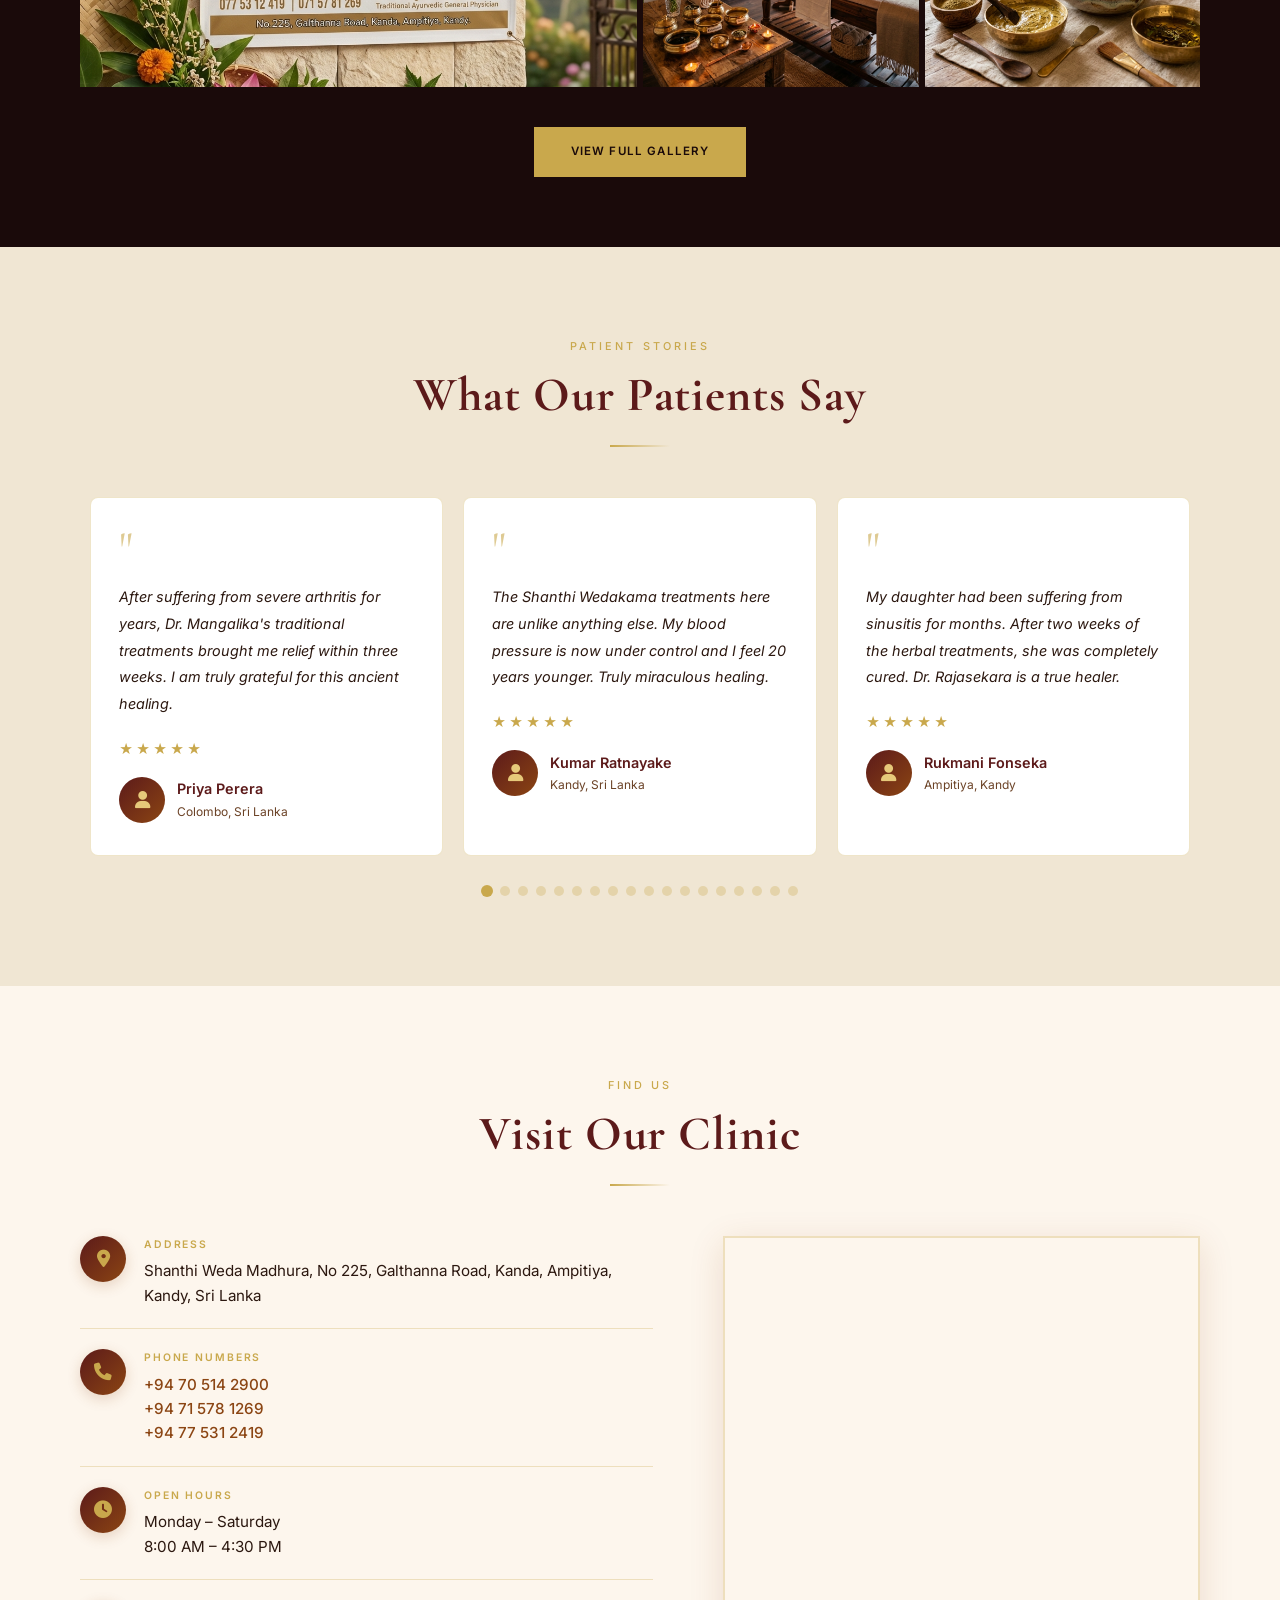
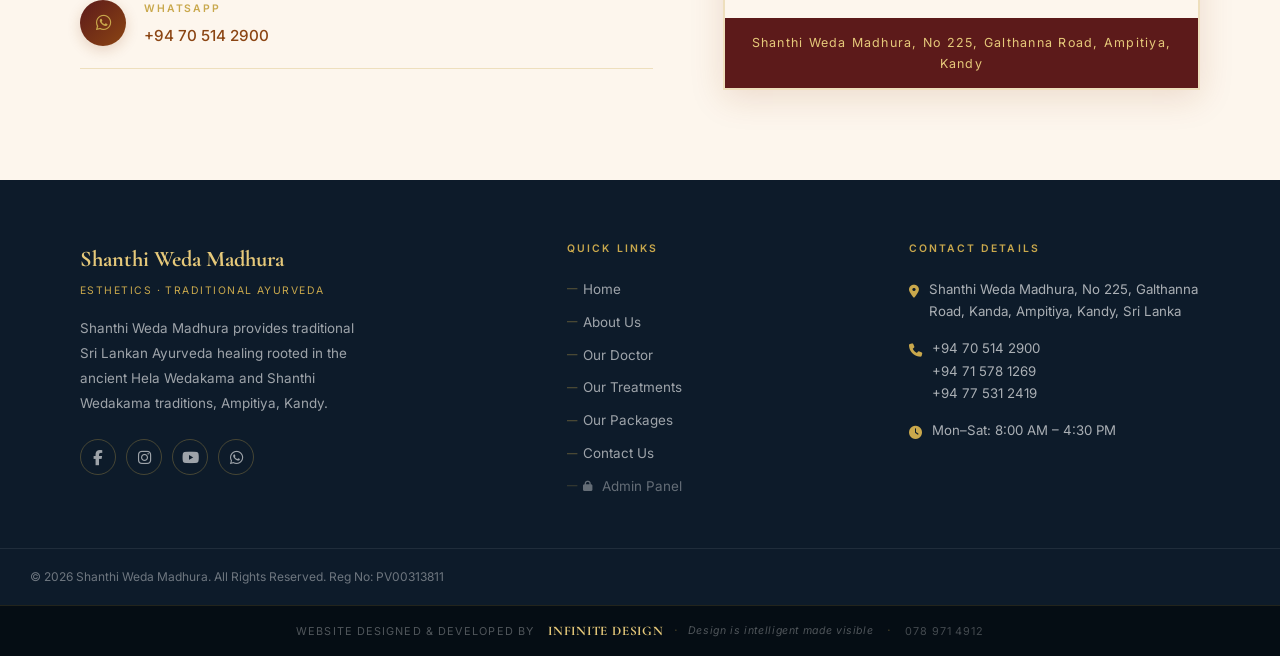
==== commit 30aaa07e: "Add Admin Panel link to homepage footer" ====
--- a/index.html
+++ b/index.html
@@ -620,6 +620,7 @@
         <li><a href="treatments.html" data-i18n="nav-treatments">Our Treatments</a></li>
         <li><a href="index.html#packages" data-i18n="nav-packages">Our Packages</a></li>
         <li><a href="contact.html"    data-i18n="nav-contact">Contact Us</a></li>
+        <li><a href="admin.html"      style="opacity: 0.6;"><i class="fa-solid fa-lock" style="font-size:0.8em; margin-right:4px;"></i>Admin Panel</a></li>
       </ul>
     </div>
 
--- a/css/style.css
+++ b/css/style.css
@@ -75,11 +75,11 @@
 #close-banner:hover { opacity: 1; transform: rotate(90deg); }
 .creative-font {
   font-family: 'Cormorant Garamond', 'Noto Sans Sinhala', 'Noto Sans Tamil', serif;
-  font-size: 1.25em;
+  font-size: 1.4em;
   font-style: italic;
   font-weight: 700;
   letter-spacing: 0.05em;
-  text-transform: capitalize;
+  text-transform: none !important;
   color: var(--gold-light);
 }
 
@@ -1094,48 +1094,91 @@
 
 /* ── Mobile (≤ 768px) ── */
 @media (max-width: 768px) {
-  /* Header */
+  /* Header — two-row layout on mobile */
   #site-header {
+    padding: 8px 12px;
+    flex-wrap: wrap;
+    justify-content: space-between;
+    gap: 0;
+  }
+  #site-header.scrolled { padding: 6px 12px; }
+
+  /* Logo row — takes available space, prevents overflow */
+  .logo-wrap {
+    flex: 0 1 auto;
+    min-width: 0; /* allow shrinking */
+    gap: 8px;
+  }
+  .main-logo { height: 38px; flex-shrink: 0; }
+  .logo-text-wrap {
+    min-width: 0; /* allow text truncation */
+  }
+  .logo-name {
+    font-size: 0.78rem;
+    white-space: nowrap;
+    overflow: hidden;
+    text-overflow: ellipsis;
+    max-width: 100%;
+  }
+  .logo-sub { display: none; }
+
+  /* Header right — controls stay in one row */
+  .header-right {
+    flex: 0 0 auto;
+    gap: 0;
+  }
+
+  /* Language switcher — tighter on mobile */
+  .lang-switcher {
+    padding: 0 6px;
+    gap: 2px;
+  }
+  .lang-btn {
+    padding: 4px 7px;
+    font-size: 0.6rem;
+    letter-spacing: 0.04em;
+  }
+
+  /* Buttons — compact */
+  #menu-btn {
     padding: 10px 14px;
-    flex-wrap: nowrap;
-    justify-content: space-between;
-    gap: 10px;
-  }
-  #site-header.scrolled { padding: 8px 14px; }
-
-  .header-right { gap: 6px; }
-
-  /* Logo — shrink on mobile */
-  .main-logo { height: 40px; }
-  .logo-name { font-size: 0.8rem; white-space: nowrap; }
-  .logo-sub  { display: none; }
-
-  /* Language switcher — compact */
-  .lang-switcher { padding: 0 4px; gap: 2px; }
-  .lang-btn { padding: 4px 6px; font-size: 0.65rem; }
-
-  /* Buttons — compact */
-  #menu-btn  { padding: 10px 12px; font-size: 0.75rem; gap: 5px; }
-  #book-btn  { display: none; } /* Hide book btn on header to save space */
+    font-size: 0.7rem;
+    gap: 5px;
+    letter-spacing: 0.1em;
+  }
+  #book-btn { display: none; } /* Hide book btn on header to save space */
 
   /* Announcement banner */
   #announcement-banner {
-    font-size: 0.62rem;
-    padding: 8px 38px 8px 14px;
-    letter-spacing: 0.06em;
+    font-size: 0.58rem;
+    padding: 7px 36px 7px 12px;
+    letter-spacing: 0.05em;
+    gap: 8px;
+    line-height: 1.4;
+  }
+  #announcement-banner .creative-font {
+    font-size: 1.25em;
+  }
+  #close-banner {
+    right: 10px;
+    font-size: 1rem;
   }
 
   /* Hero */
   #hero { height: 100svh; min-height: 500px; }
-  .hero-content { padding: 0 18px; }
+  .hero-content { padding: 0 14px; }
+  .hero-glass-panel {
+    padding: 32px 22px;
+    border-radius: 12px;
+  }
   .hero-title {
-    font-size: clamp(1.8rem, 8vw, 2.8rem);
+    font-size: clamp(1.7rem, 7.5vw, 2.6rem);
     margin-bottom: 8px;
   }
-  .hero-subtitle { font-size: 1rem; margin-bottom: 16px; }
-  .hero-desc { font-size: 0.85rem; margin-bottom: 24px; }
+  .hero-subtitle { font-size: 0.95rem; margin-bottom: 14px; }
+  .hero-desc { font-size: 0.82rem; margin-bottom: 22px; line-height: 1.7; }
   .hero-cta { padding: 13px 28px; font-size: 0.75rem; }
-  .hero-eyebrow { font-size: 0.62rem; letter-spacing: 0.15em; margin-bottom: 10px; }
+  .hero-eyebrow { font-size: 0.58rem; letter-spacing: 0.14em; margin-bottom: 10px; }
   .hero-scroll { display: none; }
 
   /* Credentials strip */
@@ -1222,18 +1265,31 @@
 
 /* ── Small Mobile (≤480px) ── */
 @media (max-width: 480px) {
-  .logo-name { font-size: 0.75rem; }
-  .logo-icon { width: 36px; height: 36px; font-size: 1rem; }
-  #menu-btn  { padding: 10px 12px; }
-  #book-btn  { padding: 10px 10px; letter-spacing: 0; font-size: 0.68rem; }
-  .lang-btn  { padding: 3px 6px; font-size: 0.58rem; }
-
+  /* Header — even tighter */
+  #site-header { padding: 6px 10px; }
+  .logo-wrap { gap: 6px; }
+  .main-logo { height: 34px; }
+  .logo-name { font-size: 0.7rem; }
+
+  /* Language switcher — minimal */
+  .lang-switcher { padding: 0 4px; gap: 1px; }
+  .lang-btn { padding: 3px 5px; font-size: 0.55rem; border-radius: 2px; }
+
+  /* Menu button */
+  #menu-btn { padding: 8px 10px; font-size: 0.65rem; letter-spacing: 0.08em; }
+
+  /* Hero */
+  .hero-glass-panel { padding: 26px 18px; }
   .hero-title    { font-size: clamp(1.5rem, 7vw, 2rem); }
-  .hero-subtitle { font-size: 0.9rem; }
-  .hero-desc     { font-size: 0.8rem; display: none; } /* hide on tiny screens */
+  .hero-subtitle { font-size: 0.88rem; }
+  .hero-desc     { font-size: 0.78rem; display: none; } /* hide on tiny screens */
   .hero-cta      { padding: 12px 22px; font-size: 0.7rem; }
-
+  .hero-eyebrow  { font-size: 0.54rem; letter-spacing: 0.1em; }
+
+  /* Nav panel */
   #nav-panel { width: 100%; }
+
+  /* Content sections */
   .about-img-wrap img { height: 240px; }
   .doctor-img-frame img { height: 280px; }
   .gallery-grid {
@@ -1244,5 +1300,27 @@
   .pkg-card { padding: 22px 16px; }
   .section { padding: 44px 0; }
   .treatments-grid { gap: 16px; }
-}
-
+
+  /* Announcement banner */
+  #announcement-banner {
+    font-size: 0.52rem;
+    padding: 6px 30px 6px 10px;
+    gap: 6px;
+  }
+  #announcement-banner .creative-font {
+    font-size: 1.15em;
+  }
+}
+
+/* ── Extra Small Mobile (≤360px) — narrowest Android devices ── */
+@media (max-width: 360px) {
+  #site-header { padding: 6px 8px; }
+  .main-logo { height: 30px; }
+  .logo-text-wrap { display: none; } /* hide text completely on very narrow screens */
+  .lang-btn { padding: 3px 4px; font-size: 0.5rem; }
+  #menu-btn { padding: 8px 10px; font-size: 0.6rem; }
+  .hero-glass-panel { padding: 22px 14px; }
+  .hero-title { font-size: 1.4rem; }
+}
+
+
